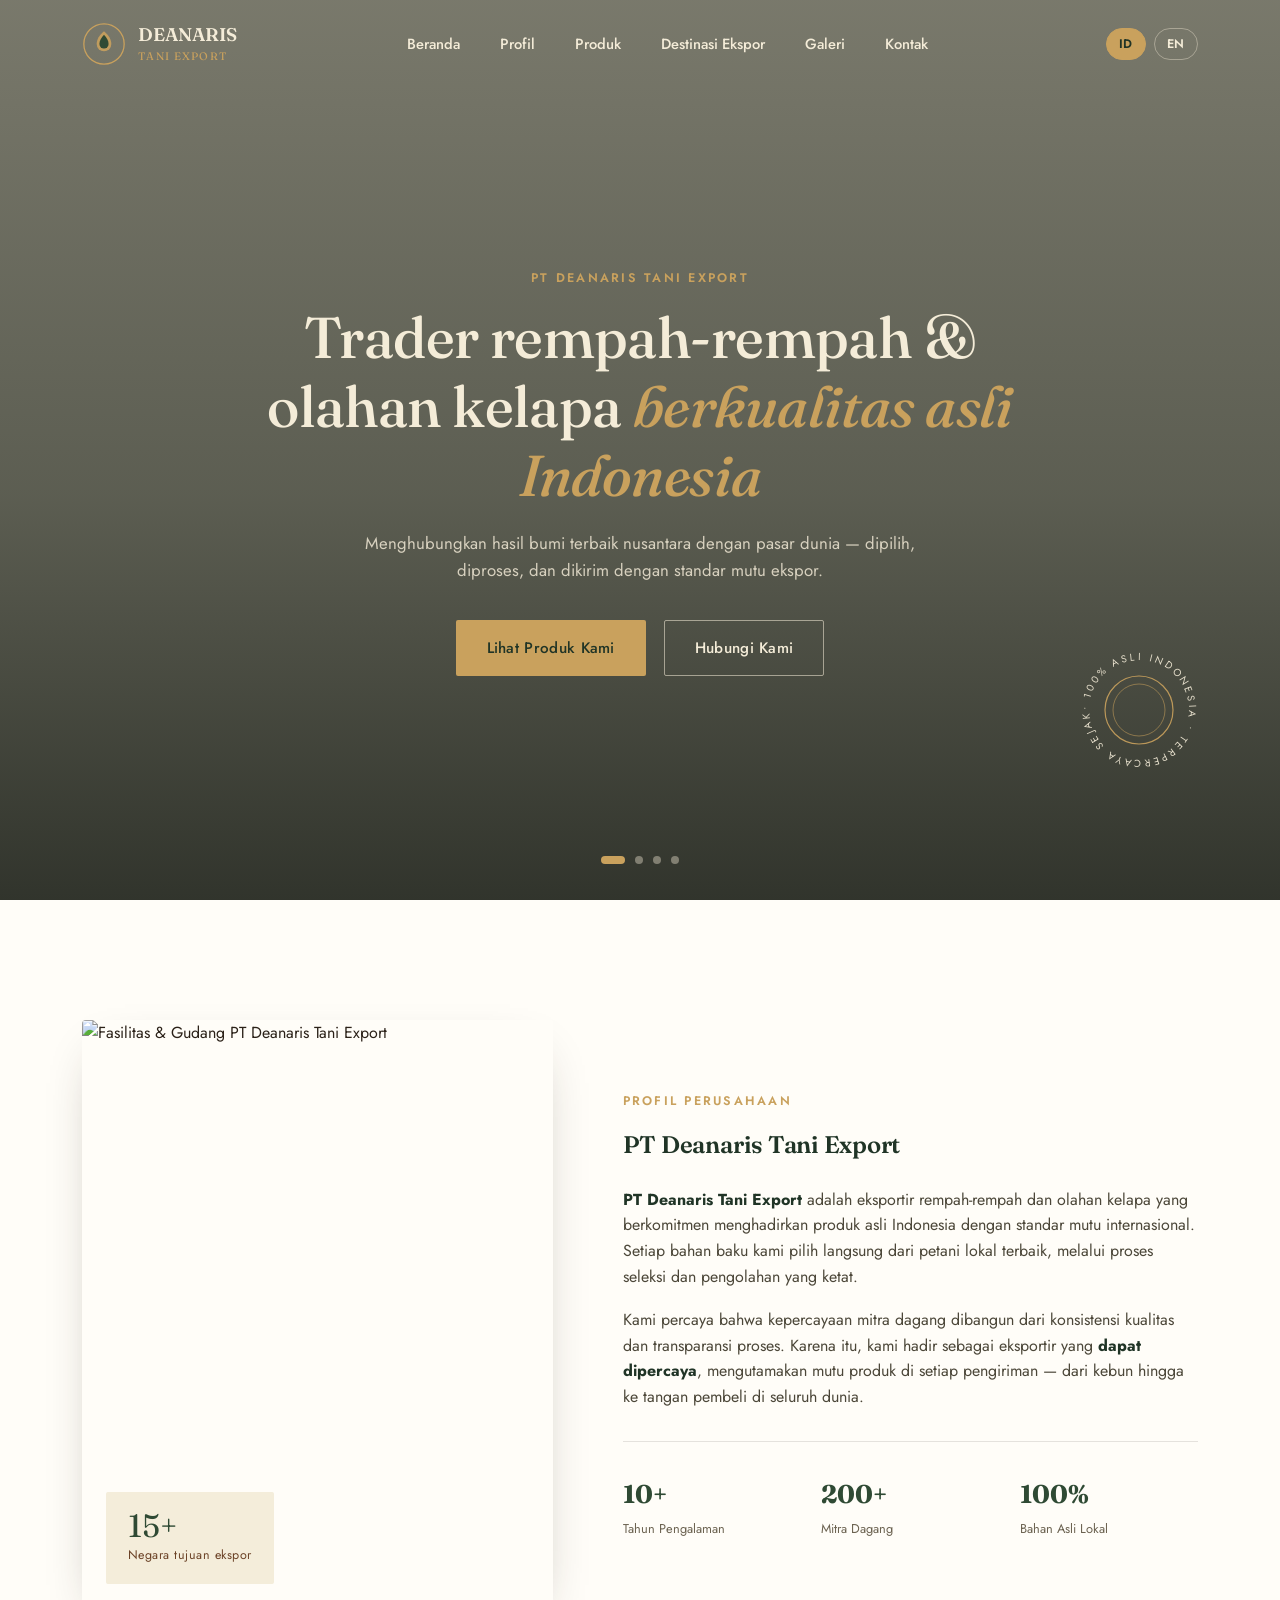
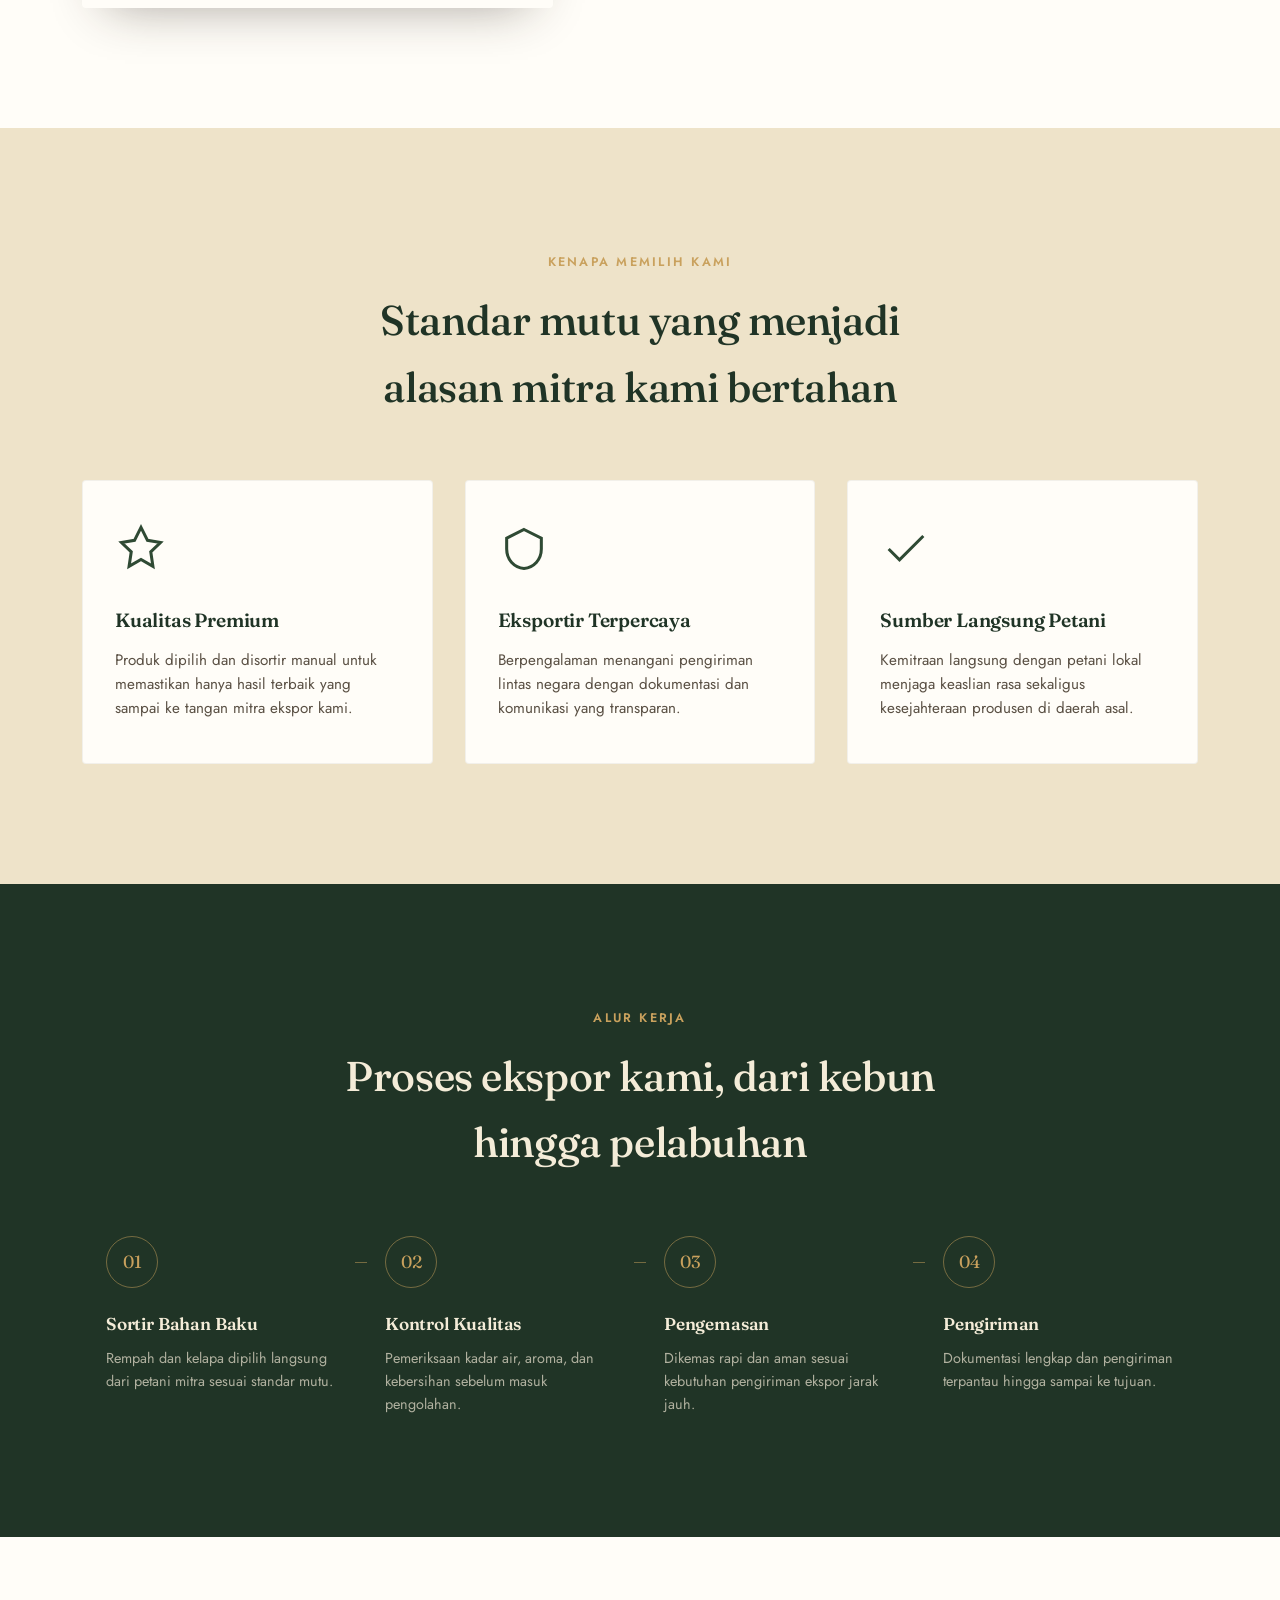
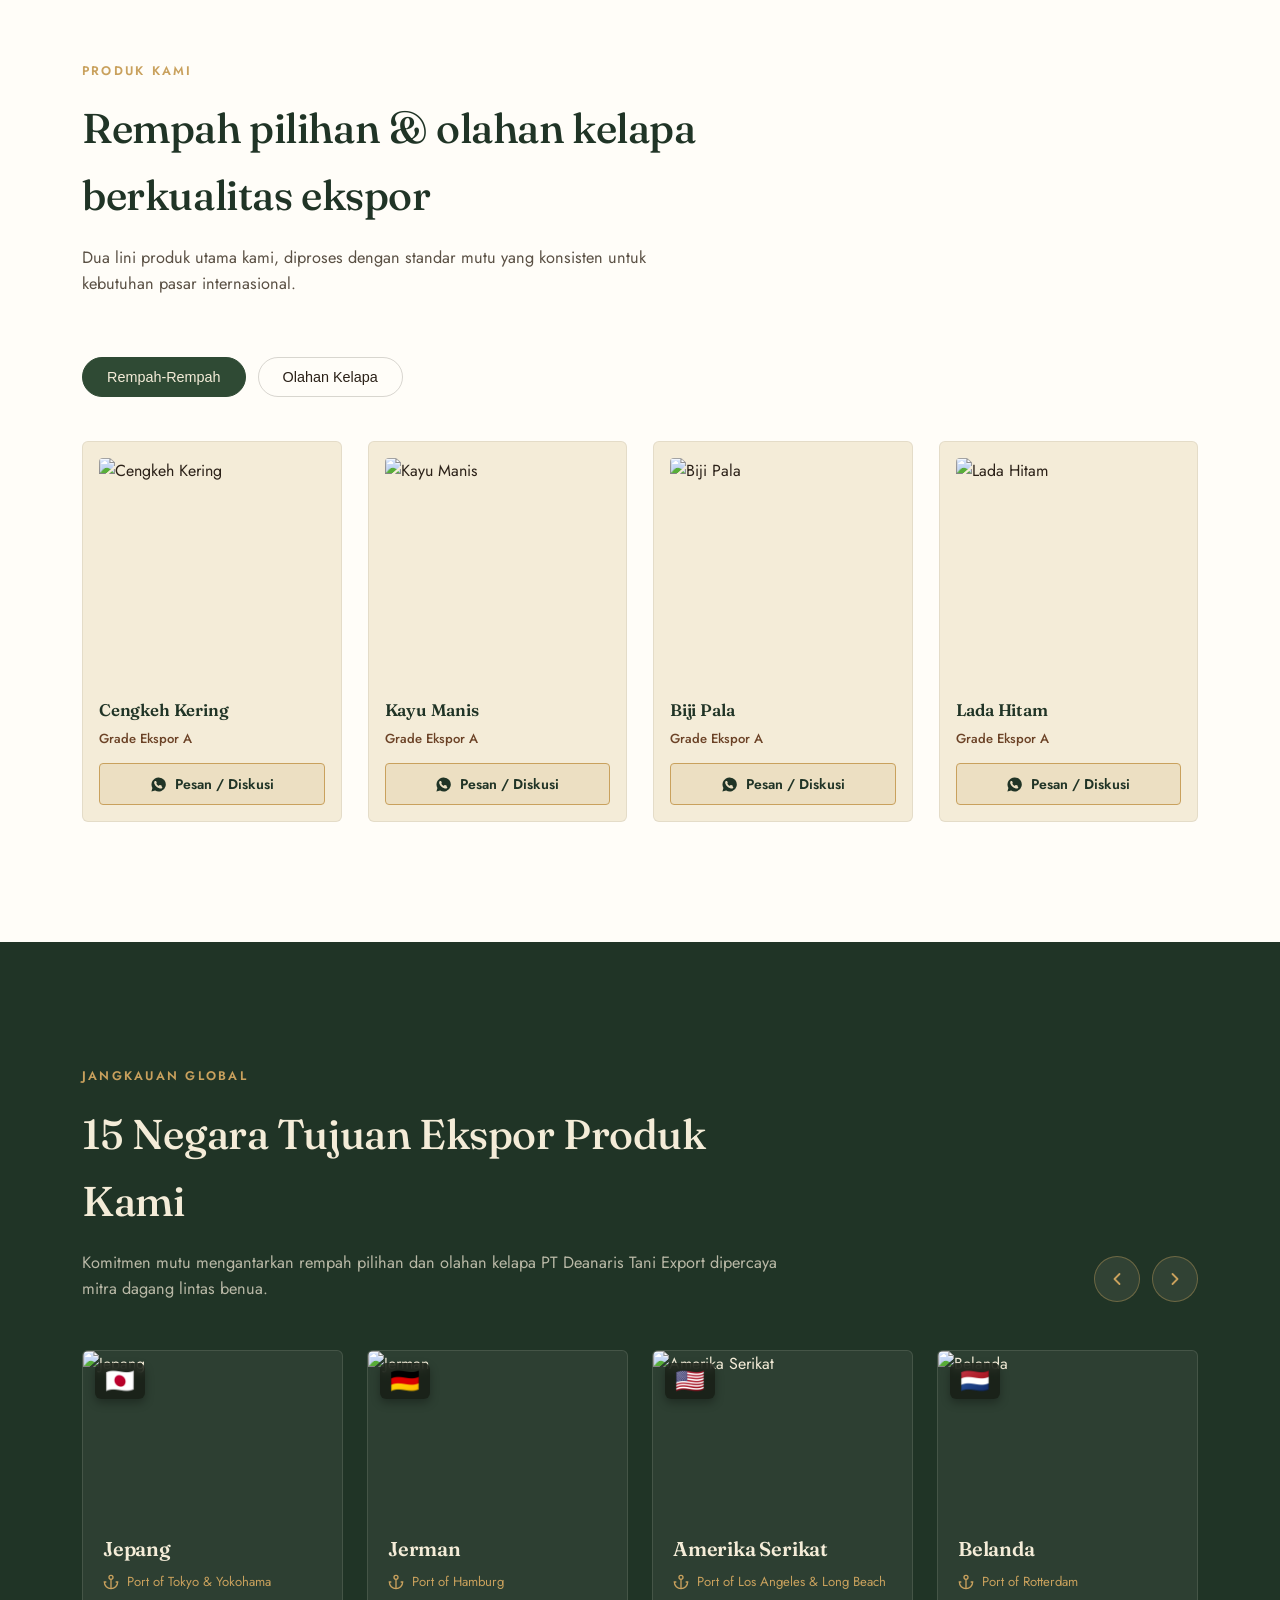
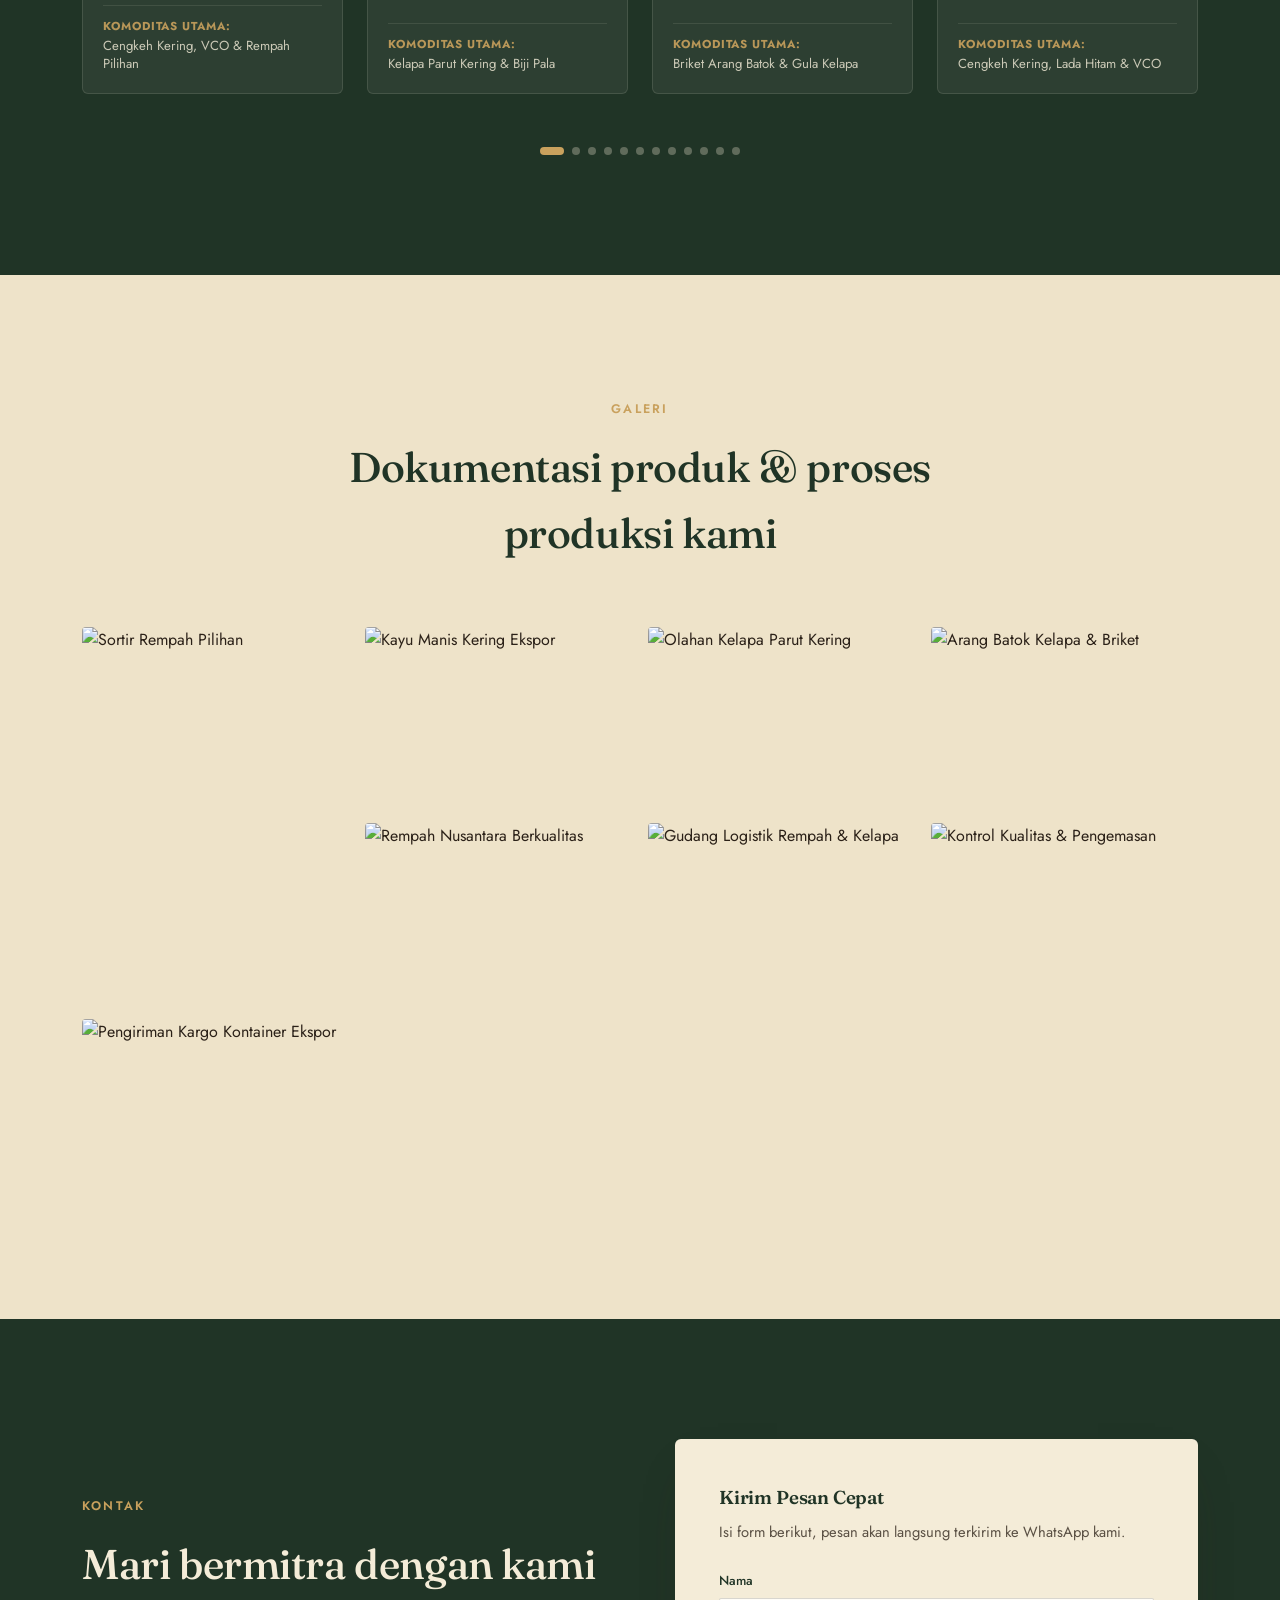
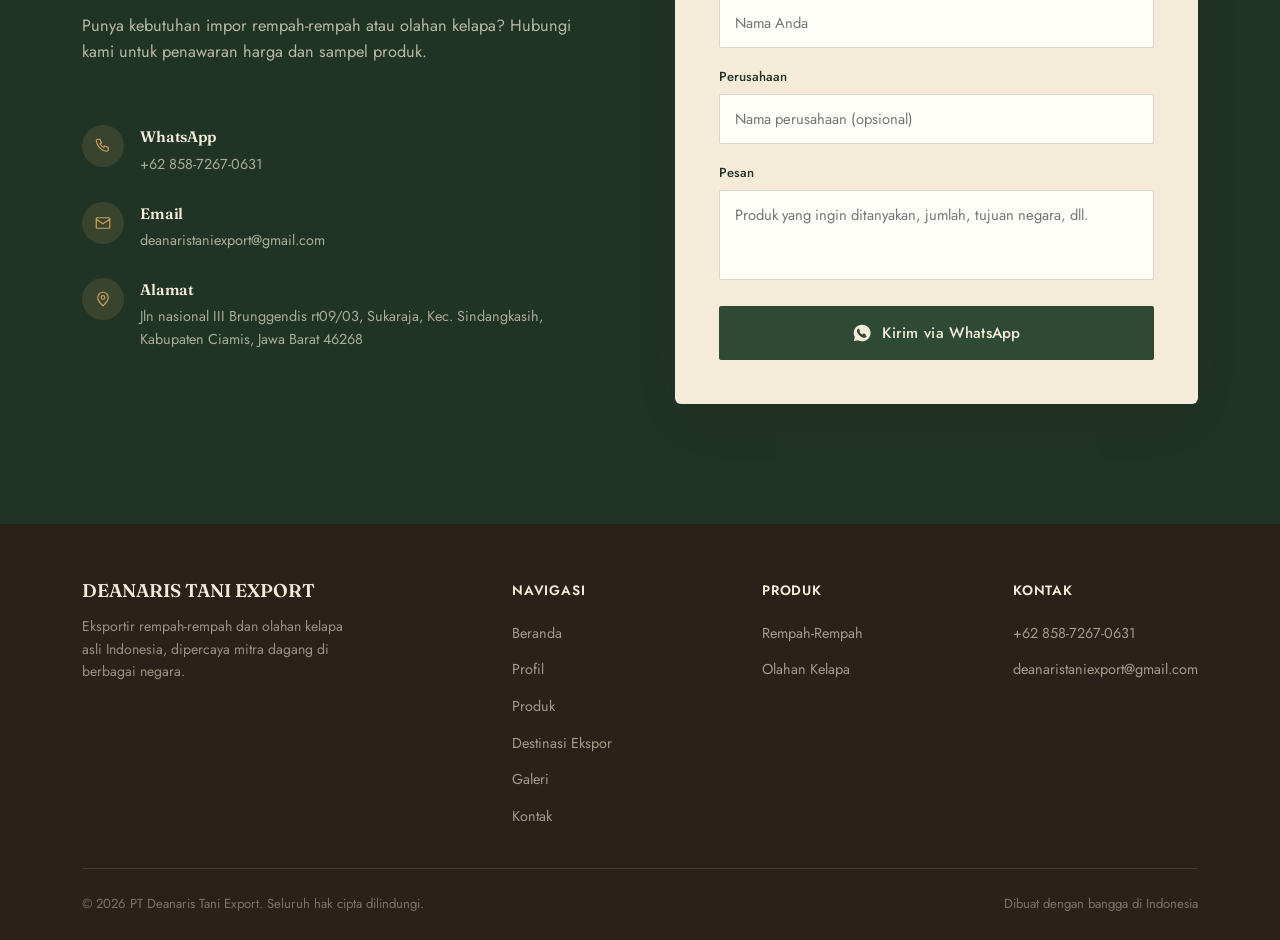
==== deanaris.html @ 9d097d26 "feat: complete website update with product images, WhatsApp modal, email, and 15 export countries sl" ====
<!DOCTYPE html>
<html lang="id">
<head>
<meta charset="UTF-8">
<meta name="viewport" content="width=device-width, initial-scale=1.0">
<title>PT DEANARIS TANI EXPORT — Rempah &amp; Olahan Kelapa Asli Indonesia</title>
<link rel="preconnect" href="https://fonts.googleapis.com">
<link rel="preconnect" href="https://fonts.gstatic.com" crossorigin>
<link href="https://fonts.googleapis.com/css2?family=Fraunces:ital,opsz,wght@0,9..144,400;0,9..144,500;0,9..144,600;0,9..144,700;1,9..144,500&family=Jost:wght@300;400;500;600;700&display=swap" rel="stylesheet">
<link rel="stylesheet" href="style.css">
</head>
<body>

<!-- ===== HEADER ===== -->
<header id="siteHeader">
  <div class="container nav-wrap">
    <div class="logo">
      <svg class="logo-mark" viewBox="0 0 48 48" fill="none">
        <circle cx="24" cy="24" r="22" stroke="#c9a15d" stroke-width="1.4"/>
        <path d="M24 10c5 4 8 9 8 14a8 8 0 1 1-16 0c0-5 3-10 8-14z" fill="#c9a15d" opacity="0.9"/>
        <path d="M24 14c-3 3-5 6.5-5 10a5 5 0 0 0 10 0c0-3.5-2-7-5-10z" fill="#2f4a34"/>
      </svg>
      <div class="logo-text">
        <b>DEANARIS</b>
        <span>Tani Export</span>
      </div>
    </div>
    <nav id="mainNav">
      <ul>
        <li><a href="#beranda" class="nav-link" data-i18n="nav_home">Beranda</a></li>
        <li><a href="#profil" class="nav-link" data-i18n="nav_profile">Profil</a></li>
        <li><a href="#produk" class="nav-link" data-i18n="nav_products">Produk</a></li>
        <li><a href="#destinasi" class="nav-link" data-i18n="nav_destination">Destinasi Ekspor</a></li>
        <li><a href="#galeri" class="nav-link" data-i18n="nav_gallery">Galeri</a></li>
        <li><a href="#kontak" class="nav-link" data-i18n="nav_contact">Kontak</a></li>
      </ul>
      <div class="lang-switch lang-switch-mobile">
        <button class="lang-btn active" data-lang="id">ID</button>
        <button class="lang-btn" data-lang="en">EN</button>
      </div>
    </nav>
    <div class="lang-switch lang-switch-desktop">
      <button class="lang-btn active" data-lang="id">ID</button>
      <button class="lang-btn" data-lang="en">EN</button>
    </div>
    <button class="burger" id="burgerBtn" aria-label="Menu">
      <span></span><span></span><span></span>
    </button>
  </div>
</header>

<!-- ===== HERO ===== -->
<section class="hero" id="beranda">
  <div class="hero-slides" id="heroSlides">
    <div class="hero-slide active" style="background-image:url('https://images.unsplash.com/photo-1596040033229-a9821ebd058d?w=1600&auto=format&fit=crop&q=80')"></div>
    <div class="hero-slide" style="background-image:url('https://images.unsplash.com/photo-1544378730-8b5104b18790?w=1600&auto=format&fit=crop&q=80')"></div>
    <div class="hero-slide" style="background-image:url('https://images.unsplash.com/photo-1532336414038-cf19250c5757?w=1600&auto=format&fit=crop&q=80')"></div>
    <div class="hero-slide" style="background-image:url('https://images.unsplash.com/photo-1578575437130-527eed3abbec?w=1600&auto=format&fit=crop&q=80')"></div>
  </div>
  <div class="hero-overlay"></div>

  <div class="hero-content container">
    <span class="eyebrow">PT Deanaris Tani Export</span>
    <h1 data-i18n="hero_title" data-i18n-html="true">Trader rempah-rempah &amp; olahan kelapa <em>berkualitas asli Indonesia</em></h1>
    <p data-i18n="hero_desc">Menghubungkan hasil bumi terbaik nusantara dengan pasar dunia — dipilih, diproses, dan dikirim dengan standar mutu ekspor.</p>
    <div class="hero-btns">
      <a href="#produk" class="btn btn-primary" data-i18n="hero_btn_products">Lihat Produk Kami</a>
      <a href="#kontak" class="btn btn-outline" data-i18n="hero_btn_contact">Hubungi Kami</a>
    </div>
  </div>

  <div class="hero-dots" id="heroDots">
    <button class="active" data-i="0"></button>
    <button data-i="1"></button>
    <button data-i="2"></button>
    <button data-i="3"></button>
  </div>

  <div class="seal">
    <svg viewBox="0 0 128 128">
      <g class="seal-ring">
        <path id="sealPath" d="M 64,64 m -50,0 a 50,50 0 1,1 100,0 a 50,50 0 1,1 -100,0" fill="none"/>
        <text font-size="10.2" fill="#f4ecd8" letter-spacing="2.5">
          <textPath href="#sealPath" startOffset="0%">• 100% ASLI INDONESIA • TERPERCAYA SEJAK AWAL • QUALITY EXPORT •</textPath>
        </text>
      </g>
      <circle cx="64" cy="64" r="34" fill="none" stroke="#c9a15d" stroke-width="1.2"/>
      <circle cx="64" cy="64" r="26" fill="none" stroke="#c9a15d" stroke-width="0.6"/>
    </svg>
  </div>
</section>

<!-- ===== PROFIL ===== -->
<section id="profil">
  <div class="container profile-grid">
    <div class="profile-visual">
      <img src="https://images.unsplash.com/photo-1586528116311-ad8dd3c8310d?w=800&auto=format&fit=crop&q=80" alt="Fasilitas & Gudang PT Deanaris Tani Export" loading="lazy">
      <div class="profile-badge">
        <div class="num">15+</div>
        <div class="lbl" data-i18n="profile_badge">Negara tujuan ekspor</div>
      </div>
    </div>
    <div class="profile-text">
      <span class="eyebrow" data-i18n="profile_eyebrow">Profil Perusahaan</span>
      <h2>PT Deanaris Tani Export</h2>
      <p data-i18n="profile_p1" data-i18n-html="true"><b>PT Deanaris Tani Export</b> adalah eksportir rempah-rempah dan olahan kelapa yang berkomitmen menghadirkan produk asli Indonesia dengan standar mutu internasional. Setiap bahan baku kami pilih langsung dari petani lokal terbaik, melalui proses seleksi dan pengolahan yang ketat.</p>
      <p data-i18n="profile_p2" data-i18n-html="true">Kami percaya bahwa kepercayaan mitra dagang dibangun dari konsistensi kualitas dan transparansi proses. Karena itu, kami hadir sebagai eksportir yang <b>dapat dipercaya</b>, mengutamakan mutu produk di setiap pengiriman — dari kebun hingga ke tangan pembeli di seluruh dunia.</p>
      <div class="profile-stats">
        <div class="stat"><b>10+</b><span data-i18n="stat_years">Tahun Pengalaman</span></div>
        <div class="stat"><b>200+</b><span data-i18n="stat_partners">Mitra Dagang</span></div>
        <div class="stat"><b>100%</b><span data-i18n="stat_local">Bahan Asli Lokal</span></div>
      </div>
    </div>
  </div>
</section>

<!-- ===== KEUNGGULAN ===== -->
<section id="keunggulan">
  <div class="container">
    <div class="section-head center">
      <span class="eyebrow" data-i18n="why_eyebrow">Kenapa Memilih Kami</span>
      <h2 data-i18n="why_title">Standar mutu yang menjadi alasan mitra kami bertahan</h2>
    </div>
    <div class="feature-grid">
      <div class="feature-card">
        <svg class="feature-icon" viewBox="0 0 24 24" fill="none" stroke="currentColor" stroke-width="1.4">
          <path d="M12 2l3 6 6 1-4.5 4.3L17.5 20 12 16.8 6.5 20l1-6.7L3 9l6-1 3-6z"/>
        </svg>
        <h3 data-i18n="feat1_title">Kualitas Premium</h3>
        <p data-i18n="feat1_desc">Produk dipilih dan disortir manual untuk memastikan hanya hasil terbaik yang sampai ke tangan mitra ekspor kami.</p>
      </div>
      <div class="feature-card">
        <svg class="feature-icon" viewBox="0 0 24 24" fill="none" stroke="currentColor" stroke-width="1.4">
          <path d="M12 3l8 4v5c0 5-3.5 8.5-8 9-4.5-.5-8-4-8-9V7l8-4z"/>
        </svg>
        <h3 data-i18n="feat2_title">Eksportir Terpercaya</h3>
        <p data-i18n="feat2_desc">Berpengalaman menangani pengiriman lintas negara dengan dokumentasi dan komunikasi yang transparan.</p>
      </div>
      <div class="feature-card">
        <svg class="feature-icon" viewBox="0 0 24 24" fill="none" stroke="currentColor" stroke-width="1.4">
          <path d="M4 12l5 5L20 6"/>
        </svg>
        <h3 data-i18n="feat3_title">Sumber Langsung Petani</h3>
        <p data-i18n="feat3_desc">Kemitraan langsung dengan petani lokal menjaga keaslian rasa sekaligus kesejahteraan produsen di daerah asal.</p>
      </div>
    </div>
  </div>
</section>

<!-- ===== PROSES ===== -->
<section id="proses">
  <div class="container">
    <div class="section-head center">
      <span class="eyebrow" data-i18n="process_eyebrow">Alur Kerja</span>
      <h2 data-i18n="process_title">Proses ekspor kami, dari kebun hingga pelabuhan</h2>
    </div>
    <div class="process-grid">
      <div class="process-step">
        <div class="process-num">01</div>
        <h3 data-i18n="proc1_title">Sortir Bahan Baku</h3>
        <p data-i18n="proc1_desc">Rempah dan kelapa dipilih langsung dari petani mitra sesuai standar mutu.</p>
      </div>
      <div class="process-step">
        <div class="process-num">02</div>
        <h3 data-i18n="proc2_title">Kontrol Kualitas</h3>
        <p data-i18n="proc2_desc">Pemeriksaan kadar air, aroma, dan kebersihan sebelum masuk pengolahan.</p>
      </div>
      <div class="process-step">
        <div class="process-num">03</div>
        <h3 data-i18n="proc3_title">Pengemasan</h3>
        <p data-i18n="proc3_desc">Dikemas rapi dan aman sesuai kebutuhan pengiriman ekspor jarak jauh.</p>
      </div>
      <div class="process-step">
        <div class="process-num">04</div>
        <h3 data-i18n="proc4_title">Pengiriman</h3>
        <p data-i18n="proc4_desc">Dokumentasi lengkap dan pengiriman terpantau hingga sampai ke tujuan.</p>
      </div>
    </div>
  </div>
</section>

<!-- ===== PRODUK ===== -->
<section id="produk">
  <div class="container">
    <div class="section-head">
      <span class="eyebrow" data-i18n="products_eyebrow">Produk Kami</span>
      <h2 data-i18n="products_title">Rempah pilihan &amp; olahan kelapa berkualitas ekspor</h2>
      <p data-i18n="products_desc">Dua lini produk utama kami, diproses dengan standar mutu yang konsisten untuk kebutuhan pasar internasional.</p>
    </div>

    <div class="product-tabs">
      <button class="product-tab active" data-cat="rempah" data-i18n="tab_spices">Rempah-Rempah</button>
      <button class="product-tab" data-cat="kelapa" data-i18n="tab_coconut">Olahan Kelapa</button>
    </div>

    <div class="product-grid" id="productGrid">
      <div class="product-card rempah show">
        <div class="product-img"><img src="https://images.unsplash.com/photo-1608686207856-001b95cf60ca?w=600&auto=format&fit=crop&q=80" alt="Cengkeh Kering" loading="lazy"></div>
        <h4 data-i18n="prod_cengkeh">Cengkeh Kering</h4>
        <span class="product-badge" data-i18n="grade_a">Grade Ekspor A</span>
        <button type="button" class="btn-product-order" data-prod="Cengkeh Kering" data-grade="Grade Ekspor A" data-img="https://images.unsplash.com/photo-1608686207856-001b95cf60ca?w=600&auto=format&fit=crop&q=80">
          <svg viewBox="0 0 24 24" fill="currentColor"><path d="M12 2a10 10 0 0 0-8.6 15L2 22l5.2-1.4A10 10 0 1 0 12 2zm5.6 14.3c-.2.7-1.4 1.3-2 1.4-.5.1-1.2.2-3.5-.7-3-1.2-4.9-4.2-5-4.4-.1-.2-1.2-1.6-1.2-3s.7-2.1 1-2.4c.2-.3.5-.3.7-.3h.5c.2 0 .4 0 .6.5.2.5.7 1.8.8 1.9.1.2.1.3 0 .5-.1.2-.2.3-.3.5-.2.2-.3.3-.1.6.9 1.6 1.8 2.2 3.1 2.9.2.1.4.1.5-.1.2-.2.7-.8.9-1 .2-.2.3-.2.6-.1.2.1 1.5.7 1.8.9.3.1.5.2.5.4.1.2.1.7 0 1.4z"/></svg>
          <span data-i18n="btn_order_inquire">Pesan / Diskusi</span>
        </button>
      </div>
      <div class="product-card rempah show">
        <div class="product-img"><img src="https://images.unsplash.com/photo-1509358271058-acd22cc93898?w=600&auto=format&fit=crop&q=80" alt="Kayu Manis" loading="lazy"></div>
        <h4 data-i18n="prod_kayumanis">Kayu Manis</h4>
        <span class="product-badge" data-i18n="grade_a">Grade Ekspor A</span>
        <button type="button" class="btn-product-order" data-prod="Kayu Manis" data-grade="Grade Ekspor A" data-img="https://images.unsplash.com/photo-1509358271058-acd22cc93898?w=600&auto=format&fit=crop&q=80">
          <svg viewBox="0 0 24 24" fill="currentColor"><path d="M12 2a10 10 0 0 0-8.6 15L2 22l5.2-1.4A10 10 0 1 0 12 2zm5.6 14.3c-.2.7-1.4 1.3-2 1.4-.5.1-1.2.2-3.5-.7-3-1.2-4.9-4.2-5-4.4-.1-.2-1.2-1.6-1.2-3s.7-2.1 1-2.4c.2-.3.5-.3.7-.3h.5c.2 0 .4 0 .6.5.2.5.7 1.8.8 1.9.1.2.1.3 0 .5-.1.2-.2.3-.3.5-.2.2-.3.3-.1.6.9 1.6 1.8 2.2 3.1 2.9.2.1.4.1.5-.1.2-.2.7-.8.9-1 .2-.2.3-.2.6-.1.2.1 1.5.7 1.8.9.3.1.5.2.5.4.1.2.1.7 0 1.4z"/></svg>
          <span data-i18n="btn_order_inquire">Pesan / Diskusi</span>
        </button>
      </div>
      <div class="product-card rempah show">
        <div class="product-img"><img src="https://images.unsplash.com/photo-1599940824399-b87987ceb72a?w=600&auto=format&fit=crop&q=80" alt="Biji Pala" loading="lazy"></div>
        <h4 data-i18n="prod_pala">Biji Pala</h4>
        <span class="product-badge" data-i18n="grade_a">Grade Ekspor A</span>
        <button type="button" class="btn-product-order" data-prod="Biji Pala" data-grade="Grade Ekspor A" data-img="https://images.unsplash.com/photo-1599940824399-b87987ceb72a?w=600&auto=format&fit=crop&q=80">
          <svg viewBox="0 0 24 24" fill="currentColor"><path d="M12 2a10 10 0 0 0-8.6 15L2 22l5.2-1.4A10 10 0 1 0 12 2zm5.6 14.3c-.2.7-1.4 1.3-2 1.4-.5.1-1.2.2-3.5-.7-3-1.2-4.9-4.2-5-4.4-.1-.2-1.2-1.6-1.2-3s.7-2.1 1-2.4c.2-.3.5-.3.7-.3h.5c.2 0 .4 0 .6.5.2.5.7 1.8.8 1.9.1.2.1.3 0 .5-.1.2-.2.3-.3.5-.2.2-.3.3-.1.6.9 1.6 1.8 2.2 3.1 2.9.2.1.4.1.5-.1.2-.2.7-.8.9-1 .2-.2.3-.2.6-.1.2.1 1.5.7 1.8.9.3.1.5.2.5.4.1.2.1.7 0 1.4z"/></svg>
          <span data-i18n="btn_order_inquire">Pesan / Diskusi</span>
        </button>
      </div>
      <div class="product-card rempah show">
        <div class="product-img"><img src="https://images.unsplash.com/photo-1596040033229-a9821ebd058d?w=600&auto=format&fit=crop&q=80" alt="Lada Hitam" loading="lazy"></div>
        <h4 data-i18n="prod_lada">Lada Hitam</h4>
        <span class="product-badge" data-i18n="grade_a">Grade Ekspor A</span>
        <button type="button" class="btn-product-order" data-prod="Lada Hitam" data-grade="Grade Ekspor A" data-img="https://images.unsplash.com/photo-1596040033229-a9821ebd058d?w=600&auto=format&fit=crop&q=80">
          <svg viewBox="0 0 24 24" fill="currentColor"><path d="M12 2a10 10 0 0 0-8.6 15L2 22l5.2-1.4A10 10 0 1 0 12 2zm5.6 14.3c-.2.7-1.4 1.3-2 1.4-.5.1-1.2.2-3.5-.7-3-1.2-4.9-4.2-5-4.4-.1-.2-1.2-1.6-1.2-3s.7-2.1 1-2.4c.2-.3.5-.3.7-.3h.5c.2 0 .4 0 .6.5.2.5.7 1.8.8 1.9.1.2.1.3 0 .5-.1.2-.2.3-.3.5-.2.2-.3.3-.1.6.9 1.6 1.8 2.2 3.1 2.9.2.1.4.1.5-.1.2-.2.7-.8.9-1 .2-.2.3-.2.6-.1.2.1 1.5.7 1.8.9.3.1.5.2.5.4.1.2.1.7 0 1.4z"/></svg>
          <span data-i18n="btn_order_inquire">Pesan / Diskusi</span>
        </button>
      </div>

      <div class="product-card kelapa">
        <div class="product-img"><img src="https://images.unsplash.com/photo-1526947425960-945c6e72858f?w=600&auto=format&fit=crop&q=80" alt="VCO" loading="lazy"></div>
        <h4 data-i18n="prod_vco">Minyak Kelapa Murni (VCO)</h4>
        <span class="product-badge" data-i18n="prod_vco_sub">Cold Pressed</span>
        <button type="button" class="btn-product-order" data-prod="Minyak Kelapa Murni (VCO)" data-grade="Cold Pressed" data-img="https://images.unsplash.com/photo-1526947425960-945c6e72858f?w=600&auto=format&fit=crop&q=80">
          <svg viewBox="0 0 24 24" fill="currentColor"><path d="M12 2a10 10 0 0 0-8.6 15L2 22l5.2-1.4A10 10 0 1 0 12 2zm5.6 14.3c-.2.7-1.4 1.3-2 1.4-.5.1-1.2.2-3.5-.7-3-1.2-4.9-4.2-5-4.4-.1-.2-1.2-1.6-1.2-3s.7-2.1 1-2.4c.2-.3.5-.3.7-.3h.5c.2 0 .4 0 .6.5.2.5.7 1.8.8 1.9.1.2.1.3 0 .5-.1.2-.2.3-.3.5-.2.2-.3.3-.1.6.9 1.6 1.8 2.2 3.1 2.9.2.1.4.1.5-.1.2-.2.7-.8.9-1 .2-.2.3-.2.6-.1.2.1 1.5.7 1.8.9.3.1.5.2.5.4.1.2.1.7 0 1.4z"/></svg>
          <span data-i18n="btn_order_inquire">Pesan / Diskusi</span>
        </button>
      </div>
      <div class="product-card kelapa">
        <div class="product-img"><img src="https://images.unsplash.com/photo-1544378730-8b5104b18790?w=600&auto=format&fit=crop&q=80" alt="Kelapa Parut Kering" loading="lazy"></div>
        <h4 data-i18n="prod_desiccated">Kelapa Parut Kering</h4>
        <span class="product-badge" data-i18n="prod_desiccated_sub">Desiccated Coconut</span>
        <button type="button" class="btn-product-order" data-prod="Kelapa Parut Kering" data-grade="Desiccated Coconut" data-img="https://images.unsplash.com/photo-1544378730-8b5104b18790?w=600&auto=format&fit=crop&q=80">
          <svg viewBox="0 0 24 24" fill="currentColor"><path d="M12 2a10 10 0 0 0-8.6 15L2 22l5.2-1.4A10 10 0 1 0 12 2zm5.6 14.3c-.2.7-1.4 1.3-2 1.4-.5.1-1.2.2-3.5-.7-3-1.2-4.9-4.2-5-4.4-.1-.2-1.2-1.6-1.2-3s.7-2.1 1-2.4c.2-.3.5-.3.7-.3h.5c.2 0 .4 0 .6.5.2.5.7 1.8.8 1.9.1.2.1.3 0 .5-.1.2-.2.3-.3.5-.2.2-.3.3-.1.6.9 1.6 1.8 2.2 3.1 2.9.2.1.4.1.5-.1.2-.2.7-.8.9-1 .2-.2.3-.2.6-.1.2.1 1.5.7 1.8.9.3.1.5.2.5.4.1.2.1.7 0 1.4z"/></svg>
          <span data-i18n="btn_order_inquire">Pesan / Diskusi</span>
        </button>
      </div>
      <div class="product-card kelapa">
        <div class="product-img"><img src="https://images.unsplash.com/photo-1581009146145-b5ef050c2e1e?w=600&auto=format&fit=crop&q=80" alt="Gula Kelapa" loading="lazy"></div>
        <h4 data-i18n="prod_gula">Gula Kelapa</h4>
        <span class="product-badge" data-i18n="prod_gula_sub">Organik</span>
        <button type="button" class="btn-product-order" data-prod="Gula Kelapa" data-grade="Organik" data-img="https://images.unsplash.com/photo-1581009146145-b5ef050c2e1e?w=600&auto=format&fit=crop&q=80">
          <svg viewBox="0 0 24 24" fill="currentColor"><path d="M12 2a10 10 0 0 0-8.6 15L2 22l5.2-1.4A10 10 0 1 0 12 2zm5.6 14.3c-.2.7-1.4 1.3-2 1.4-.5.1-1.2.2-3.5-.7-3-1.2-4.9-4.2-5-4.4-.1-.2-1.2-1.6-1.2-3s.7-2.1 1-2.4c.2-.3.5-.3.7-.3h.5c.2 0 .4 0 .6.5.2.5.7 1.8.8 1.9.1.2.1.3 0 .5-.1.2-.2.3-.3.5-.2.2-.3.3-.1.6.9 1.6 1.8 2.2 3.1 2.9.2.1.4.1.5-.1.2-.2.7-.8.9-1 .2-.2.3-.2.6-.1.2.1 1.5.7 1.8.9.3.1.5.2.5.4.1.2.1.7 0 1.4z"/></svg>
          <span data-i18n="btn_order_inquire">Pesan / Diskusi</span>
        </button>
      </div>
      <div class="product-card kelapa">
        <div class="product-img"><img src="https://images.unsplash.com/photo-1527661591475-527312dd65f5?w=600&auto=format&fit=crop&q=80" alt="Arang Batok Kelapa" loading="lazy"></div>
        <h4 data-i18n="prod_arang">Arang Batok Kelapa</h4>
        <span class="product-badge" data-i18n="prod_arang_sub">Briket Ekspor</span>
        <button type="button" class="btn-product-order" data-prod="Arang Batok Kelapa" data-grade="Briket Ekspor" data-img="https://images.unsplash.com/photo-1527661591475-527312dd65f5?w=600&auto=format&fit=crop&q=80">
          <svg viewBox="0 0 24 24" fill="currentColor"><path d="M12 2a10 10 0 0 0-8.6 15L2 22l5.2-1.4A10 10 0 1 0 12 2zm5.6 14.3c-.2.7-1.4 1.3-2 1.4-.5.1-1.2.2-3.5-.7-3-1.2-4.9-4.2-5-4.4-.1-.2-1.2-1.6-1.2-3s.7-2.1 1-2.4c.2-.3.5-.3.7-.3h.5c.2 0 .4 0 .6.5.2.5.7 1.8.8 1.9.1.2.1.3 0 .5-.1.2-.2.3-.3.5-.2.2-.3.3-.1.6.9 1.6 1.8 2.2 3.1 2.9.2.1.4.1.5-.1.2-.2.7-.8.9-1 .2-.2.3-.2.6-.1.2.1 1.5.7 1.8.9.3.1.5.2.5.4.1.2.1.7 0 1.4z"/></svg>
          <span data-i18n="btn_order_inquire">Pesan / Diskusi</span>
        </button>
      </div>
    </div>
  </div>
</section>

<!-- ===== DESTINASI EKSPOR (SLIDER 15 NEGARA) ===== -->
<section id="destinasi">
  <div class="container">
    <div class="destinasi-head-wrap">
      <div class="section-head">
        <span class="eyebrow" data-i18n="destinasi_eyebrow">Jangkauan Global</span>
        <h2 data-i18n="destinasi_title">15 Negara Tujuan Ekspor Produk Kami</h2>
        <p data-i18n="destinasi_desc">Komitmen mutu mengantarkan rempah pilihan dan olahan kelapa PT Deanaris Tani Export dipercaya mitra dagang lintas benua.</p>
      </div>
      <div class="slider-nav-btns">
        <button class="slider-nav-btn" id="exportSlidePrev" aria-label="Negara Sebelumnya">
          <svg viewBox="0 0 24 24" fill="none" stroke="currentColor" stroke-width="2.2" stroke-linecap="round" stroke-linejoin="round"><polyline points="15 18 9 12 15 6"></polyline></svg>
        </button>
        <button class="slider-nav-btn" id="exportSlideNext" aria-label="Negara Selanjutnya">
          <svg viewBox="0 0 24 24" fill="none" stroke="currentColor" stroke-width="2.2" stroke-linecap="round" stroke-linejoin="round"><polyline points="9 18 15 12 9 6"></polyline></svg>
        </button>
      </div>
    </div>

    <div class="export-slider-container" id="exportSliderContainer">
      <div class="export-slider-track" id="exportSliderTrack">
        <!-- 1. Jepang -->
        <div class="export-card">
          <div class="export-card-img">
            <img src="https://images.unsplash.com/photo-1503899036084-c55cdd92da26?w=600&auto=format&fit=crop&q=80" alt="Jepang" loading="lazy">
            <div class="export-flag" title="Jepang">🇯🇵</div>
          </div>
          <div class="export-card-content">
            <h3 class="export-card-title" data-i18n="country_japan">Jepang</h3>
            <div class="export-card-port">
              <svg viewBox="0 0 24 24" fill="none" stroke="currentColor" stroke-width="2"><circle cx="12" cy="5" r="3"/><line x1="12" y1="22" x2="12" y2="8"/><path d="M5 12H2a10 10 0 0 0 20 0h-3"/></svg>
              <span>Port of Tokyo &amp; Yokohama</span>
            </div>
            <div class="export-card-commodity">
              <b data-i18n="lbl_commodities">Komoditas Utama:</b>
              <span data-i18n="comm_japan">Cengkeh Kering, VCO &amp; Rempah Pilihan</span>
            </div>
          </div>
        </div>

        <!-- 2. Jerman -->
        <div class="export-card">
          <div class="export-card-img">
            <img src="https://images.unsplash.com/photo-1467269204594-9661b134dd2b?w=600&auto=format&fit=crop&q=80" alt="Jerman" loading="lazy">
            <div class="export-flag" title="Jerman">🇩🇪</div>
          </div>
          <div class="export-card-content">
            <h3 class="export-card-title" data-i18n="country_germany">Jerman</h3>
            <div class="export-card-port">
              <svg viewBox="0 0 24 24" fill="none" stroke="currentColor" stroke-width="2"><circle cx="12" cy="5" r="3"/><line x1="12" y1="22" x2="12" y2="8"/><path d="M5 12H2a10 10 0 0 0 20 0h-3"/></svg>
              <span>Port of Hamburg</span>
            </div>
            <div class="export-card-commodity">
              <b data-i18n="lbl_commodities">Komoditas Utama:</b>
              <span data-i18n="comm_germany">Kelapa Parut Kering &amp; Biji Pala</span>
            </div>
          </div>
        </div>

        <!-- 3. Amerika Serikat -->
        <div class="export-card">
          <div class="export-card-img">
            <img src="https://images.unsplash.com/photo-1506146332389-18140dc7b2fb?w=600&auto=format&fit=crop&q=80" alt="Amerika Serikat" loading="lazy">
            <div class="export-flag" title="Amerika Serikat">🇺🇸</div>
          </div>
          <div class="export-card-content">
            <h3 class="export-card-title" data-i18n="country_usa">Amerika Serikat</h3>
            <div class="export-card-port">
              <svg viewBox="0 0 24 24" fill="none" stroke="currentColor" stroke-width="2"><circle cx="12" cy="5" r="3"/><line x1="12" y1="22" x2="12" y2="8"/><path d="M5 12H2a10 10 0 0 0 20 0h-3"/></svg>
              <span>Port of Los Angeles &amp; Long Beach</span>
            </div>
            <div class="export-card-commodity">
              <b data-i18n="lbl_commodities">Komoditas Utama:</b>
              <span data-i18n="comm_usa">Briket Arang Batok &amp; Gula Kelapa</span>
            </div>
          </div>
        </div>

        <!-- 4. Belanda -->
        <div class="export-card">
          <div class="export-card-img">
            <img src="https://images.unsplash.com/photo-1512470876302-972faa2aa9a4?w=600&auto=format&fit=crop&q=80" alt="Belanda" loading="lazy">
            <div class="export-flag" title="Belanda">🇳🇱</div>
          </div>
          <div class="export-card-content">
            <h3 class="export-card-title" data-i18n="country_netherlands">Belanda</h3>
            <div class="export-card-port">
              <svg viewBox="0 0 24 24" fill="none" stroke="currentColor" stroke-width="2"><circle cx="12" cy="5" r="3"/><line x1="12" y1="22" x2="12" y2="8"/><path d="M5 12H2a10 10 0 0 0 20 0h-3"/></svg>
              <span>Port of Rotterdam</span>
            </div>
            <div class="export-card-commodity">
              <b data-i18n="lbl_commodities">Komoditas Utama:</b>
              <span data-i18n="comm_netherlands">Cengkeh Kering, Lada Hitam &amp; VCO</span>
            </div>
          </div>
        </div>

        <!-- 5. Uni Emirat Arab -->
        <div class="export-card">
          <div class="export-card-img">
            <img src="https://images.unsplash.com/photo-1512453979798-5ea266f8880c?w=600&auto=format&fit=crop&q=80" alt="Uni Emirat Arab" loading="lazy">
            <div class="export-flag" title="Uni Emirat Arab">🇦🇪</div>
          </div>
          <div class="export-card-content">
            <h3 class="export-card-title" data-i18n="country_uae">Uni Emirat Arab</h3>
            <div class="export-card-port">
              <svg viewBox="0 0 24 24" fill="none" stroke="currentColor" stroke-width="2"><circle cx="12" cy="5" r="3"/><line x1="12" y1="22" x2="12" y2="8"/><path d="M5 12H2a10 10 0 0 0 20 0h-3"/></svg>
              <span>Port of Jebel Ali, Dubai</span>
            </div>
            <div class="export-card-commodity">
              <b data-i18n="lbl_commodities">Komoditas Utama:</b>
              <span data-i18n="comm_uae">Briket Arang Kelapa &amp; Rempah</span>
            </div>
          </div>
        </div>

        <!-- 6. Tiongkok -->
        <div class="export-card">
          <div class="export-card-img">
            <img src="https://images.unsplash.com/photo-1508804185872-d7badad00f7d?w=600&auto=format&fit=crop&q=80" alt="Tiongkok" loading="lazy">
            <div class="export-flag" title="Tiongkok">🇨🇳</div>
          </div>
          <div class="export-card-content">
            <h3 class="export-card-title" data-i18n="country_china">Tiongkok</h3>
            <div class="export-card-port">
              <svg viewBox="0 0 24 24" fill="none" stroke="currentColor" stroke-width="2"><circle cx="12" cy="5" r="3"/><line x1="12" y1="22" x2="12" y2="8"/><path d="M5 12H2a10 10 0 0 0 20 0h-3"/></svg>
              <span>Port of Shanghai &amp; Ningbo</span>
            </div>
            <div class="export-card-commodity">
              <b data-i18n="lbl_commodities">Komoditas Utama:</b>
              <span data-i18n="comm_china">Olahan Kelapa, Kayu Manis &amp; Pala</span>
            </div>
          </div>
        </div>

        <!-- 7. Korea Selatan -->
        <div class="export-card">
          <div class="export-card-img">
            <img src="https://images.unsplash.com/photo-1538485399081-7191377e8241?w=600&auto=format&fit=crop&q=80" alt="Korea Selatan" loading="lazy">
            <div class="export-flag" title="Korea Selatan">🇰🇷</div>
          </div>
          <div class="export-card-content">
            <h3 class="export-card-title" data-i18n="country_korea">Korea Selatan</h3>
            <div class="export-card-port">
              <svg viewBox="0 0 24 24" fill="none" stroke="currentColor" stroke-width="2"><circle cx="12" cy="5" r="3"/><line x1="12" y1="22" x2="12" y2="8"/><path d="M5 12H2a10 10 0 0 0 20 0h-3"/></svg>
              <span>Port of Busan</span>
            </div>
            <div class="export-card-commodity">
              <b data-i18n="lbl_commodities">Komoditas Utama:</b>
              <span data-i18n="comm_korea">VCO, Gula Kelapa &amp; Biji Pala</span>
            </div>
          </div>
        </div>

        <!-- 8. Singapura -->
        <div class="export-card">
          <div class="export-card-img">
            <img src="https://images.unsplash.com/photo-1525625293386-3f8f99389edd?w=600&auto=format&fit=crop&q=80" alt="Singapura" loading="lazy">
            <div class="export-flag" title="Singapura">🇸🇬</div>
          </div>
          <div class="export-card-content">
            <h3 class="export-card-title" data-i18n="country_singapore">Singapura</h3>
            <div class="export-card-port">
              <svg viewBox="0 0 24 24" fill="none" stroke="currentColor" stroke-width="2"><circle cx="12" cy="5" r="3"/><line x1="12" y1="22" x2="12" y2="8"/><path d="M5 12H2a10 10 0 0 0 20 0h-3"/></svg>
              <span>Port of Singapore</span>
            </div>
            <div class="export-card-commodity">
              <b data-i18n="lbl_commodities">Komoditas Utama:</b>
              <span data-i18n="comm_singapore">Rempah Pilihan &amp; Kelapa Parut</span>
            </div>
          </div>
        </div>

        <!-- 9. Arab Saudi -->
        <div class="export-card">
          <div class="export-card-img">
            <img src="https://images.unsplash.com/photo-1586724237569-f3d0c1dee8c6?w=600&auto=format&fit=crop&q=80" alt="Arab Saudi" loading="lazy">
            <div class="export-flag" title="Arab Saudi">🇸🇦</div>
          </div>
          <div class="export-card-content">
            <h3 class="export-card-title" data-i18n="country_saudi">Arab Saudi</h3>
            <div class="export-card-port">
              <svg viewBox="0 0 24 24" fill="none" stroke="currentColor" stroke-width="2"><circle cx="12" cy="5" r="3"/><line x1="12" y1="22" x2="12" y2="8"/><path d="M5 12H2a10 10 0 0 0 20 0h-3"/></svg>
              <span>Port of Jeddah Islamic</span>
            </div>
            <div class="export-card-commodity">
              <b data-i18n="lbl_commodities">Komoditas Utama:</b>
              <span data-i18n="comm_saudi">Briket Arang Batok &amp; Cengkeh</span>
            </div>
          </div>
        </div>

        <!-- 10. Australia -->
        <div class="export-card">
          <div class="export-card-img">
            <img src="https://images.unsplash.com/photo-1506973035872-a4ec16b8e8d9?w=600&auto=format&fit=crop&q=80" alt="Australia" loading="lazy">
            <div class="export-flag" title="Australia">🇦🇺</div>
          </div>
          <div class="export-card-content">
            <h3 class="export-card-title" data-i18n="country_australia">Australia</h3>
            <div class="export-card-port">
              <svg viewBox="0 0 24 24" fill="none" stroke="currentColor" stroke-width="2"><circle cx="12" cy="5" r="3"/><line x1="12" y1="22" x2="12" y2="8"/><path d="M5 12H2a10 10 0 0 0 20 0h-3"/></svg>
              <span>Port of Sydney &amp; Melbourne</span>
            </div>
            <div class="export-card-commodity">
              <b data-i18n="lbl_commodities">Komoditas Utama:</b>
              <span data-i18n="comm_australia">VCO Organik &amp; Rempah Kering</span>
            </div>
          </div>
        </div>

        <!-- 11. Britania Raya -->
        <div class="export-card">
          <div class="export-card-img">
            <img src="https://images.unsplash.com/photo-1513635269975-59663e0ac1ad?w=600&auto=format&fit=crop&q=80" alt="Britania Raya" loading="lazy">
            <div class="export-flag" title="Britania Raya">🇬🇧</div>
          </div>
          <div class="export-card-content">
            <h3 class="export-card-title" data-i18n="country_uk">Britania Raya</h3>
            <div class="export-card-port">
              <svg viewBox="0 0 24 24" fill="none" stroke="currentColor" stroke-width="2"><circle cx="12" cy="5" r="3"/><line x1="12" y1="22" x2="12" y2="8"/><path d="M5 12H2a10 10 0 0 0 20 0h-3"/></svg>
              <span>Port of Southampton &amp; London</span>
            </div>
            <div class="export-card-commodity">
              <b data-i18n="lbl_commodities">Komoditas Utama:</b>
              <span data-i18n="comm_uk">Gula Kelapa &amp; Kayu Manis</span>
            </div>
          </div>
        </div>

        <!-- 12. Kanada -->
        <div class="export-card">
          <div class="export-card-img">
            <img src="https://images.unsplash.com/photo-1503614472-8c93d56e92ce?w=600&auto=format&fit=crop&q=80" alt="Kanada" loading="lazy">
            <div class="export-flag" title="Kanada">🇨🇦</div>
          </div>
          <div class="export-card-content">
            <h3 class="export-card-title" data-i18n="country_canada">Kanada</h3>
            <div class="export-card-port">
              <svg viewBox="0 0 24 24" fill="none" stroke="currentColor" stroke-width="2"><circle cx="12" cy="5" r="3"/><line x1="12" y1="22" x2="12" y2="8"/><path d="M5 12H2a10 10 0 0 0 20 0h-3"/></svg>
              <span>Port of Vancouver</span>
            </div>
            <div class="export-card-commodity">
              <b data-i18n="lbl_commodities">Komoditas Utama:</b>
              <span data-i18n="comm_canada">VCO &amp; Kelapa Parut Kering</span>
            </div>
          </div>
        </div>

        <!-- 13. Perancis -->
        <div class="export-card">
          <div class="export-card-img">
            <img src="https://images.unsplash.com/photo-1502602898657-3e91760cbb34?w=600&auto=format&fit=crop&q=80" alt="Perancis" loading="lazy">
            <div class="export-flag" title="Perancis">🇫🇷</div>
          </div>
          <div class="export-card-content">
            <h3 class="export-card-title" data-i18n="country_france">Perancis</h3>
            <div class="export-card-port">
              <svg viewBox="0 0 24 24" fill="none" stroke="currentColor" stroke-width="2"><circle cx="12" cy="5" r="3"/><line x1="12" y1="22" x2="12" y2="8"/><path d="M5 12H2a10 10 0 0 0 20 0h-3"/></svg>
              <span>Port of Le Havre</span>
            </div>
            <div class="export-card-commodity">
              <b data-i18n="lbl_commodities">Komoditas Utama:</b>
              <span data-i18n="comm_france">Minyak Kelapa &amp; Biji Pala</span>
            </div>
          </div>
        </div>

        <!-- 14. Italia -->
        <div class="export-card">
          <div class="export-card-img">
            <img src="https://images.unsplash.com/photo-1529260830199-42c24126f198?w=600&auto=format&fit=crop&q=80" alt="Italia" loading="lazy">
            <div class="export-flag" title="Italia">🇮🇹</div>
          </div>
          <div class="export-card-content">
            <h3 class="export-card-title" data-i18n="country_italy">Italia</h3>
            <div class="export-card-port">
              <svg viewBox="0 0 24 24" fill="none" stroke="currentColor" stroke-width="2"><circle cx="12" cy="5" r="3"/><line x1="12" y1="22" x2="12" y2="8"/><path d="M5 12H2a10 10 0 0 0 20 0h-3"/></svg>
              <span>Port of Genoa</span>
            </div>
            <div class="export-card-commodity">
              <b data-i18n="lbl_commodities">Komoditas Utama:</b>
              <span data-i18n="comm_italy">Cengkeh &amp; Rempah Aromatik</span>
            </div>
          </div>
        </div>

        <!-- 15. Turki -->
        <div class="export-card">
          <div class="export-card-img">
            <img src="https://images.unsplash.com/photo-1524231757912-21f4fe3a7200?w=600&auto=format&fit=crop&q=80" alt="Turki" loading="lazy">
            <div class="export-flag" title="Turki">🇹🇷</div>
          </div>
          <div class="export-card-content">
            <h3 class="export-card-title" data-i18n="country_turkey">Turki</h3>
            <div class="export-card-port">
              <svg viewBox="0 0 24 24" fill="none" stroke="currentColor" stroke-width="2"><circle cx="12" cy="5" r="3"/><line x1="12" y1="22" x2="12" y2="8"/><path d="M5 12H2a10 10 0 0 0 20 0h-3"/></svg>
              <span>Port of Istanbul &amp; Ambarli</span>
            </div>
            <div class="export-card-commodity">
              <b data-i18n="lbl_commodities">Komoditas Utama:</b>
              <span data-i18n="comm_turkey">Briket Arang Batok Kelapa</span>
            </div>
          </div>
        </div>
      </div>
    </div>

    <div class="export-slider-dots" id="exportSliderDots"></div>
  </div>
</section>

<!-- ===== GALERI ===== -->
<section id="galeri">
  <div class="container">
    <div class="section-head center">
      <span class="eyebrow" data-i18n="gallery_eyebrow">Galeri</span>
      <h2 data-i18n="gallery_title">Dokumentasi produk &amp; proses produksi kami</h2>
    </div>
    <div class="gallery-grid" id="galleryGrid">
      <div class="gallery-item tall" title="Sortir Rempah Pilihan">
        <img src="https://images.unsplash.com/photo-1596040033229-a9821ebd058d?w=700&auto=format&fit=crop&q=80" alt="Sortir Rempah Pilihan" loading="lazy">
      </div>
      <div class="gallery-item" title="Kayu Manis Grade Ekspor">
        <img src="https://images.unsplash.com/photo-1509358271058-acd22cc93898?w=800&auto=format&fit=crop&q=80" alt="Kayu Manis Kering Ekspor" loading="lazy">
      </div>
      <div class="gallery-item" title="Olahan Kelapa & Parut Kering">
        <img src="https://images.unsplash.com/photo-1544378730-8b5104b18790?w=800&auto=format&fit=crop&q=80" alt="Olahan Kelapa Parut Kering" loading="lazy">
      </div>
      <div class="gallery-item" title="Briket Arang Batok Kelapa">
        <img src="https://images.unsplash.com/photo-1527661591475-527312dd65f5?w=800&auto=format&fit=crop&q=80" alt="Arang Batok Kelapa & Briket" loading="lazy">
      </div>
      <div class="gallery-item" title="Koleksi Rempah Asli Nusantara">
        <img src="https://images.unsplash.com/photo-1532336414038-cf19250c5757?w=800&auto=format&fit=crop&q=80" alt="Rempah Nusantara Berkualitas" loading="lazy">
      </div>
      <div class="gallery-item tall" title="Gudang & Penyimpanan Logistik Ekspor">
        <img src="https://images.unsplash.com/photo-1586528116311-ad8dd3c8310d?w=700&auto=format&fit=crop&q=80" alt="Gudang Logistik Rempah & Kelapa" loading="lazy">
      </div>
      <div class="gallery-item" title="Kontrol Mutu & Pengemasan">
        <img src="https://images.unsplash.com/photo-1581091226825-a6a2a5aee158?w=800&auto=format&fit=crop&q=80" alt="Kontrol Kualitas & Pengemasan" loading="lazy">
      </div>
      <div class="gallery-item" title="Pengiriman Kargo Pelabuhan Ekspor">
        <img src="https://images.unsplash.com/photo-1578575437130-527eed3abbec?w=800&auto=format&fit=crop&q=80" alt="Pengiriman Kargo Kontainer Ekspor" loading="lazy">
      </div>
    </div>
  </div>
</section>

<div class="lightbox" id="lightbox">
  <button class="lightbox-close" id="lightboxClose">&times;</button>
  <img src="" alt="" id="lightboxImg">
</div>

<!-- ===== KONTAK ===== -->
<section id="kontak">
  <div class="container contact-grid">
    <div>
      <div class="section-head">
        <span class="eyebrow" style="color:var(--gold)" data-i18n="contact_eyebrow">Kontak</span>
        <h2 data-i18n="contact_title">Mari bermitra dengan kami</h2>
        <p data-i18n="contact_desc">Punya kebutuhan impor rempah-rempah atau olahan kelapa? Hubungi kami untuk penawaran harga dan sampel produk.</p>
      </div>
      <div class="contact-info">
        <div class="item">
          <div class="ic">
            <svg width="18" height="18" viewBox="0 0 24 24" fill="none" stroke="currentColor" stroke-width="1.6"><path d="M3 5a2 2 0 0 1 2-2h3l2 5-2 1a11 11 0 0 0 5 5l1-2 5 2v3a2 2 0 0 1-2 2A16 16 0 0 1 3 5z"/></svg>
          </div>
          <div>
            <h4>WhatsApp</h4>
            <p><a href="https://wa.me/6285872670631" target="_blank" style="color:inherit;">+62 858-7267-0631</a></p>
          </div>
        </div>
        <div class="item">
          <div class="ic">
            <svg width="18" height="18" viewBox="0 0 24 24" fill="none" stroke="currentColor" stroke-width="1.6"><path d="M3 7l9 6 9-6M4 5h16a1 1 0 0 1 1 1v12a1 1 0 0 1-1 1H4a1 1 0 0 1-1-1V6a1 1 0 0 1 1-1z"/></svg>
          </div>
          <div>
            <h4>Email</h4>
            <p><a href="mailto:deanaristaniexport@gmail.com" style="color:inherit;">deanaristaniexport@gmail.com</a></p>
          </div>
        </div>
        <div class="item">
          <div class="ic">
            <svg width="18" height="18" viewBox="0 0 24 24" fill="none" stroke="currentColor" stroke-width="1.6"><path d="M12 21s-7-6.2-7-11a7 7 0 0 1 14 0c0 4.8-7 11-7 11z"/><circle cx="12" cy="10" r="2.4"/></svg>
          </div>
          <div>
            <h4 data-i18n="contact_address_label">Alamat</h4>
            <p>Jln nasional III Brunggendis rt09/03, Sukaraja, Kec. Sindangkasih, Kabupaten Ciamis, Jawa Barat 46268</p>
          </div>
        </div>
      </div>
    </div>

    <div class="contact-card">
      <h3 data-i18n="form_title">Kirim Pesan Cepat</h3>
      <p data-i18n="form_desc">Isi form berikut, pesan akan langsung terkirim ke WhatsApp kami.</p>
      <form id="waForm">
        <div class="form-row">
          <label for="namaInput" data-i18n="form_name">Nama</label>
          <input type="text" id="namaInput" placeholder="Nama Anda" data-i18n-placeholder="form_name_ph" required>
        </div>
        <div class="form-row">
          <label for="perusahaanInput" data-i18n="form_company">Perusahaan</label>
          <input type="text" id="perusahaanInput" placeholder="Nama perusahaan (opsional)" data-i18n-placeholder="form_company_ph">
        </div>
        <div class="form-row">
          <label for="pesanInput" data-i18n="form_message">Pesan</label>
          <textarea id="pesanInput" placeholder="Produk yang ingin ditanyakan, jumlah, tujuan negara, dll." data-i18n-placeholder="form_message_ph" required></textarea>
        </div>
        <button type="submit" class="btn btn-wa">
          <svg viewBox="0 0 24 24" fill="currentColor"><path d="M12 2a10 10 0 0 0-8.6 15L2 22l5.2-1.4A10 10 0 1 0 12 2zm5.6 14.3c-.2.7-1.4 1.3-2 1.4-.5.1-1.2.2-3.5-.7-3-1.2-4.9-4.2-5-4.4-.1-.2-1.2-1.6-1.2-3s.7-2.1 1-2.4c.2-.3.5-.3.7-.3h.5c.2 0 .4 0 .6.5.2.5.7 1.8.8 1.9.1.2.1.3 0 .5-.1.2-.2.3-.3.5-.2.2-.3.3-.1.6.9 1.6 1.8 2.2 3.1 2.9.2.1.4.1.5-.1.2-.2.7-.8.9-1 .2-.2.3-.2.6-.1.2.1 1.5.7 1.8.9.3.1.5.2.5.4.1.2.1.7 0 1.4z"/></svg>
          <span data-i18n="form_submit">Kirim via WhatsApp</span>
        </button>
      </form>
    </div>
  </div>
</section>

<!-- ===== FOOTER ===== -->
<footer>
  <div class="container">
    <div class="footer-top">
      <div class="footer-brand">
        <div class="logo-text">
          <b>DEANARIS TANI EXPORT</b>
        </div>
        <p data-i18n="footer_desc">Eksportir rempah-rempah dan olahan kelapa asli Indonesia, dipercaya mitra dagang di berbagai negara.</p>
      </div>
      <div class="footer-links">
        <h4 data-i18n="footer_nav">Navigasi</h4>
        <ul>
          <li><a href="#beranda" data-i18n="nav_home">Beranda</a></li>
          <li><a href="#profil" data-i18n="nav_profile">Profil</a></li>
          <li><a href="#produk" data-i18n="nav_products">Produk</a></li>
          <li><a href="#destinasi" data-i18n="nav_destination">Destinasi Ekspor</a></li>
          <li><a href="#galeri" data-i18n="nav_gallery">Galeri</a></li>
          <li><a href="#kontak" data-i18n="nav_contact">Kontak</a></li>
        </ul>
      </div>
      <div class="footer-links">
        <h4 data-i18n="footer_products">Produk</h4>
        <ul>
          <li><a href="#produk" data-i18n="tab_spices">Rempah-Rempah</a></li>
          <li><a href="#produk" data-i18n="tab_coconut">Olahan Kelapa</a></li>
        </ul>
      </div>
      <div class="footer-links">
        <h4 data-i18n="nav_contact">Kontak</h4>
        <ul>
          <li><a href="https://wa.me/6285872670631" target="_blank">+62 858-7267-0631</a></li>
          <li><a href="mailto:deanaristaniexport@gmail.com">deanaristaniexport@gmail.com</a></li>
        </ul>
      </div>
    </div>
    <div class="footer-bottom">
      <p data-i18n="footer_copyright">&copy; 2026 PT Deanaris Tani Export. Seluruh hak cipta dilindungi.</p>
      <p data-i18n="footer_made">Dibuat dengan bangga di Indonesia</p>
    </div>
  </div>
</footer>

<!-- ===== PRODUCT INQUIRY MODAL ===== -->
<div class="modal-overlay" id="productModal" role="dialog" aria-modal="true" aria-hidden="true">
  <div class="modal-dialog">
    <button class="modal-close" id="modalCloseBtn" aria-label="Tutup">&times;</button>
    <div class="modal-header">
      <span class="eyebrow" data-i18n="modal_eyebrow">WhatsApp Business Inquiry</span>
      <h3 data-i18n="modal_title">Pesan / Diskusi Produk</h3>
      <p data-i18n="modal_desc">Hubungi langsung WhatsApp Bisnis kami untuk konsultasi spesifikasi, ketersediaan stok, dan penawaran harga ekspor.</p>
    </div>
    <div class="modal-product-summary">
      <img id="modalProductImg" src="" alt="Thumbnail Produk">
      <div>
        <h4 id="modalProductTitle">Nama Produk</h4>
        <span id="modalProductGrade">Grade Ekspor A</span>
      </div>
    </div>
    <form id="productInquiryForm">
      <div class="form-row">
        <label for="buyerName" data-i18n="modal_name_label">Nama Lengkap *</label>
        <input type="text" id="buyerName" placeholder="Nama Anda / Buyer Name" data-i18n-placeholder="modal_name_ph" required>
      </div>
      <div class="form-row">
        <label for="buyerCompany" data-i18n="modal_company_label">Perusahaan &amp; Negara Asal</label>
        <input type="text" id="buyerCompany" placeholder="Contoh: Global Spices Ltd, Jerman" data-i18n-placeholder="modal_company_ph">
      </div>
      <div class="form-row">
        <label for="buyerVolume" data-i18n="modal_volume_label">Estimasi Kebutuhan / Volume</label>
        <input type="text" id="buyerVolume" placeholder="Contoh: 1 Kontainer 20ft / 5 Ton / Sampel" data-i18n-placeholder="modal_volume_ph">
      </div>
      <div class="form-row">
        <label for="buyerNotes" data-i18n="modal_notes_label">Pesan / Catatan Tambahan</label>
        <textarea id="buyerNotes" placeholder="Spesifikasi kadar air, persyaratan kemasan, pelabuhan tujuan..." data-i18n-placeholder="modal_notes_ph"></textarea>
      </div>
      <button type="submit" class="modal-btn-submit">
        <svg viewBox="0 0 24 24" fill="currentColor" width="20" height="20"><path d="M12 2a10 10 0 0 0-8.6 15L2 22l5.2-1.4A10 10 0 1 0 12 2zm5.6 14.3c-.2.7-1.4 1.3-2 1.4-.5.1-1.2.2-3.5-.7-3-1.2-4.9-4.2-5-4.4-.1-.2-1.2-1.6-1.2-3s.7-2.1 1-2.4c.2-.3.5-.3.7-.3h.5c.2 0 .4 0 .6.5.2.5.7 1.8.8 1.9.1.2.1.3 0 .5-.1.2-.2.3-.3.5-.2.2-.3.3-.1.6.9 1.6 1.8 2.2 3.1 2.9.2.1.4.1.5-.1.2-.2.7-.8.9-1 .2-.2.3-.2.6-.1.2.1 1.5.7 1.8.9.3.1.5.2.5.4.1.2.1.7 0 1.4z"/></svg>
        <span data-i18n="modal_submit_btn">Kirim ke WhatsApp Bisnis (085872670631)</span>
      </button>
    </form>
  </div>
</div>

<script>
  // ===== Language translations =====
  const translations = {
    en: {
      nav_home: "Home",
      nav_profile: "Profile",
      nav_products: "Products",
      nav_destination: "Export Destinations",
      nav_gallery: "Gallery",
      nav_contact: "Contact",

      hero_title: 'Trader of spices &amp; coconut products, <em>genuinely made in Indonesia</em>',
      hero_desc: "Connecting the finest harvests of the archipelago with the world — selected, processed, and shipped to export-grade standards.",
      hero_btn_products: "View Our Products",
      hero_btn_contact: "Contact Us",

      profile_eyebrow: "Company Profile",
      profile_badge: "Export destination countries",
      profile_p1: '<b>PT Deanaris Tani Export</b> is an exporter of spices and coconut products committed to delivering genuinely Indonesian goods to international quality standards. Every raw material is sourced directly from our best local farmers, through a strict selection and processing process.',
      profile_p2: 'We believe trading partner trust is built on consistent quality and process transparency. That\'s why we operate as an exporter you can <b>rely on</b>, prioritizing product quality with every shipment — from the farm to buyers around the world.',
      stat_years: "Years of Experience",
      stat_partners: "Trading Partners",
      stat_local: "Genuine Local Ingredients",

      why_eyebrow: "Why Choose Us",
      why_title: "Quality standards that keep our partners coming back",
      feat1_title: "Premium Quality",
      feat1_desc: "Products are hand-picked and sorted to ensure only the best reaches our export partners.",
      feat2_title: "Trusted Exporter",
      feat2_desc: "Experienced in handling cross-border shipments with transparent documentation and communication.",
      feat3_title: "Sourced Directly From Farmers",
      feat3_desc: "Direct partnerships with local farmers preserve authentic flavor and support producer livelihoods.",

      process_eyebrow: "Our Workflow",
      process_title: "Our export process, from farm to port",
      proc1_title: "Raw Material Sorting",
      proc1_desc: "Spices and coconut are sourced directly from partner farmers to strict quality standards.",
      proc2_title: "Quality Control",
      proc2_desc: "Moisture, aroma, and cleanliness are checked before processing begins.",
      proc3_title: "Packaging",
      proc3_desc: "Packed neatly and securely for the demands of long-distance export shipping.",
      proc4_title: "Shipping",
      proc4_desc: "Complete documentation and tracked delivery all the way to the destination.",

      products_eyebrow: "Our Products",
      products_title: "Premium spices &amp; export-grade coconut products",
      products_desc: "Our two core product lines, processed to a consistent quality standard for international markets.",
      tab_spices: "Spices",
      tab_coconut: "Coconut Products",
      prod_cengkeh: "Dried Cloves",
      prod_kayumanis: "Cinnamon",
      prod_pala: "Nutmeg",
      prod_lada: "Black Pepper",
      grade_a: "Export Grade A",
      prod_vco: "Virgin Coconut Oil (VCO)",
      prod_vco_sub: "Cold Pressed",
      prod_desiccated: "Desiccated Coconut",
      prod_desiccated_sub: "Desiccated Coconut",
      prod_gula: "Coconut Sugar",
      prod_gula_sub: "Organic",
      prod_arang: "Coconut Shell Charcoal",
      prod_arang_sub: "Export Briquette",
      btn_order_inquire: "Order / Inquire",

      destinasi_eyebrow: "Global Reach",
      destinasi_title: "15 Export Destination Countries",
      destinasi_desc: "Our commitment to quality ensures PT Deanaris Tani Export's spices and coconut products are trusted by partners across continents.",
      lbl_commodities: "Primary Commodities:",
      country_japan: "Japan",
      comm_japan: "Dried Cloves, VCO & Selected Spices",
      country_germany: "Germany",
      comm_germany: "Desiccated Coconut & Nutmeg",
      country_usa: "United States",
      comm_usa: "Coconut Charcoal Briquettes & Coconut Sugar",
      country_netherlands: "Netherlands",
      comm_netherlands: "Dried Cloves, Black Pepper & VCO",
      country_uae: "United Arab Emirates",
      comm_uae: "Shisha Coconut Charcoal & Spices",
      country_china: "China",
      comm_china: "Coconut Products, Cinnamon & Nutmeg",
      country_korea: "South Korea",
      comm_korea: "VCO, Coconut Sugar & Nutmeg",
      country_singapore: "Singapore",
      comm_singapore: "Selected Spices & Desiccated Coconut",
      country_saudi: "Saudi Arabia",
      comm_saudi: "Coconut Shell Charcoal & Cloves",
      country_australia: "Australia",
      comm_australia: "Organic VCO & Dried Spices",
      country_uk: "United Kingdom",
      comm_uk: "Organic Coconut Sugar & Cinnamon",
      country_canada: "Canada",
      comm_canada: "VCO & Desiccated Coconut",
      country_france: "France",
      comm_france: "Coconut Oil & Grade A Nutmeg",
      country_italy: "Italy",
      comm_italy: "Cloves & Aromatic Spices",
      country_turkey: "Turkey",
      comm_turkey: "Coconut Shell Charcoal Briquettes",

      modal_eyebrow: "WhatsApp Business Inquiry",
      modal_title: "Order / Inquire Product",
      modal_desc: "Connect directly with our WhatsApp Business for inquiries on specifications, stock availability, and export pricing.",
      modal_name_label: "Full Name *",
      modal_name_ph: "Your name / Buyer Name",
      modal_company_label: "Company & Destination Country",
      modal_company_ph: "E.g. Global Spices Ltd, Germany",
      modal_volume_label: "Estimated Volume / Quantity",
      modal_volume_ph: "E.g. 1 20ft FCL / 5 Tons / Samples",
      modal_notes_label: "Inquiry / Additional Notes",
      modal_notes_ph: "Moisture specs, packaging needs, discharge port...",
      modal_submit_btn: "Inquire via WhatsApp Business (085872670631)",

      gallery_eyebrow: "Gallery",
      gallery_title: "A look at our products &amp; production process",

      contact_eyebrow: "Contact",
      contact_title: "Let's partner with us",
      contact_desc: "Need to import spices or coconut products? Contact us for pricing and product samples.",
      contact_address_label: "Address",
      form_title: "Send a Quick Message",
      form_desc: "Fill in the form below, your message will go straight to our WhatsApp.",
      form_name: "Name",
      form_name_ph: "Your name",
      form_company: "Company",
      form_company_ph: "Company name (optional)",
      form_message: "Message",
      form_message_ph: "Products you're interested in, quantity, destination country, etc.",
      form_submit: "Send via WhatsApp",

      footer_desc: "Exporter of genuinely Indonesian spices and coconut products, trusted by trading partners worldwide.",
      footer_nav: "Navigation",
      footer_products: "Products",
      footer_copyright: "&copy; 2026 PT Deanaris Tani Export. All rights reserved.",
      footer_made: "Proudly made in Indonesia"
    }
  };

  let currentLang = 'id';
  const originalContent = {}; // cache of default (id) content, keyed by element index

  function applyLanguage(lang){
    currentLang = lang;
    document.querySelectorAll('[data-i18n]').forEach((el, idx) => {
      const key = el.getAttribute('data-i18n');
      const isHtml = el.getAttribute('data-i18n-html') === 'true';

      if(!(idx in originalContent)){
        originalContent[idx] = isHtml ? el.innerHTML : el.textContent;
      }

      if(lang === 'id'){
        if(isHtml) el.innerHTML = originalContent[idx];
        else el.textContent = originalContent[idx];
      } else if(translations[lang] && translations[lang][key] !== undefined){
        if(isHtml) el.innerHTML = translations[lang][key];
        else el.textContent = translations[lang][key];
      }
    });

    document.querySelectorAll('[data-i18n-placeholder]').forEach(el => {
      const key = el.getAttribute('data-i18n-placeholder');
      if(lang === 'id'){
        // restore from the static HTML placeholder already present as fallback
        if(el.dataset.originalPlaceholder) el.placeholder = el.dataset.originalPlaceholder;
      } else {
        if(!el.dataset.originalPlaceholder) el.dataset.originalPlaceholder = el.placeholder;
        if(translations[lang] && translations[lang][key] !== undefined){
          el.placeholder = translations[lang][key];
        }
      }
    });

    document.querySelectorAll('.lang-btn').forEach(btn=>{
      btn.classList.toggle('active', btn.dataset.lang === lang);
    });
    document.documentElement.lang = lang;
  }

  document.querySelectorAll('.lang-btn').forEach(btn=>{
    btn.addEventListener('click', ()=> applyLanguage(btn.dataset.lang));
  });

  // Header scroll state
  const header = document.getElementById('siteHeader');
  window.addEventListener('scroll', () => {
    header.classList.toggle('scrolled', window.scrollY > 40);
  });

  // Mobile nav
  const burger = document.getElementById('burgerBtn');
  const nav = document.getElementById('mainNav');
  burger.addEventListener('click', () => nav.classList.toggle('open'));
  document.querySelectorAll('.nav-link').forEach(a=>{
    a.addEventListener('click', ()=> nav.classList.remove('open'));
  });

  // Hero carousel
  const slides = document.querySelectorAll('.hero-slide');
  const dots = document.querySelectorAll('.hero-dots button');
  let current = 0;
  function showSlide(i){
    slides.forEach(s=>s.classList.remove('active'));
    dots.forEach(d=>d.classList.remove('active'));
    slides[i].classList.add('active');
    dots[i].classList.add('active');
    current = i;
  }
  dots.forEach(d=>{
    d.addEventListener('click', ()=> showSlide(parseInt(d.dataset.i)));
  });
  setInterval(()=>{
    showSlide((current+1) % slides.length);
  }, 5000);

  // Product tabs
  const tabs = document.querySelectorAll('.product-tab');
  const cards = document.querySelectorAll('.product-card');
  tabs.forEach(tab=>{
    tab.addEventListener('click', ()=>{
      tabs.forEach(t=>t.classList.remove('active'));
      tab.classList.add('active');
      const cat = tab.dataset.cat;
      cards.forEach(c=>{
        c.classList.remove('show');
        if(c.classList.contains(cat)) c.classList.add('show');
      });
    });
  });

  // Gallery lightbox
  const lightbox = document.getElementById('lightbox');
  const lightboxImg = document.getElementById('lightboxImg');
  document.querySelectorAll('.gallery-item img').forEach(img=>{
    img.addEventListener('click', ()=>{
      lightboxImg.src = img.src;
      lightbox.classList.add('open');
    });
  });
  document.getElementById('lightboxClose').addEventListener('click', ()=>{
    lightbox.classList.remove('open');
  });
  lightbox.addEventListener('click', (e)=>{
    if(e.target === lightbox) lightbox.classList.remove('open');
  });

  // WhatsApp Business Number
  const WA_NUMBER = '6285872670631';

  // WhatsApp quick contact form
  document.getElementById('waForm').addEventListener('submit', function(e){
    e.preventDefault();
    const nama = document.getElementById('namaInput').value;
    const perusahaan = document.getElementById('perusahaanInput').value;
    const pesan = document.getElementById('pesanInput').value;
    let text = `Halo PT Deanaris Tani Export, saya *${nama}*`;
    if(perusahaan) text += ` dari *${perusahaan}*`;
    text += `.\n\nPesan: ${pesan}`;
    const url = `https://wa.me/${WA_NUMBER}?text=${encodeURIComponent(text)}`;
    window.open(url, '_blank');
  });

  // ===== Product Inquiry Modal =====
  const productModal = document.getElementById('productModal');
  const modalCloseBtn = document.getElementById('modalCloseBtn');
  const modalProductImg = document.getElementById('modalProductImg');
  const modalProductTitle = document.getElementById('modalProductTitle');
  const modalProductGrade = document.getElementById('modalProductGrade');
  const productInquiryForm = document.getElementById('productInquiryForm');

  let activeProduct = { name: '', grade: '' };

  document.querySelectorAll('.btn-product-order').forEach(btn => {
    btn.addEventListener('click', (e) => {
      e.stopPropagation();
      const prodName = btn.getAttribute('data-prod') || 'Produk Ekspor';
      const prodGrade = btn.getAttribute('data-grade') || 'Grade Ekspor A';
      const prodImg = btn.getAttribute('data-img') || '';

      activeProduct = { name: prodName, grade: prodGrade };
      modalProductTitle.textContent = prodName;
      modalProductGrade.textContent = prodGrade;
      modalProductImg.src = prodImg;
      modalProductImg.alt = prodName;

      productModal.classList.add('open');
      productModal.setAttribute('aria-hidden', 'false');
      const nameInput = document.getElementById('buyerName');
      setTimeout(() => nameInput.focus(), 150);
    });
  });

  function closeProductModal(){
    productModal.classList.remove('open');
    productModal.setAttribute('aria-hidden', 'true');
  }

  modalCloseBtn.addEventListener('click', closeProductModal);
  productModal.addEventListener('click', (e) => {
    if(e.target === productModal) closeProductModal();
  });
  window.addEventListener('keydown', (e) => {
    if(e.key === 'Escape' && productModal.classList.contains('open')){
      closeProductModal();
    }
  });

  productInquiryForm.addEventListener('submit', function(e){
    e.preventDefault();
    const name = document.getElementById('buyerName').value.trim();
    const company = document.getElementById('buyerCompany').value.trim();
    const volume = document.getElementById('buyerVolume').value.trim();
    const notes = document.getElementById('buyerNotes').value.trim();

    let text = `Halo PT Deanaris Tani Export, saya ingin berdiskusi mengenai pemesanan produk:\n\n`;
    text += `📦 *Produk:* ${activeProduct.name} (${activeProduct.grade})\n`;
    text += `👤 *Nama:* ${name}\n`;
    if(company) text += `🏢 *Perusahaan / Negara:* ${company}\n`;
    if(volume) text += `⚖️ *Estimasi Kuantitas:* ${volume}\n`;
    if(notes) text += `📝 *Pesan / Catatan:* ${notes}\n`;

    const url = `https://wa.me/${WA_NUMBER}?text=${encodeURIComponent(text)}`;
    window.open(url, '_blank');
    closeProductModal();
  });

  // ===== 15 Countries Export Destination Slider =====
  const sliderTrack = document.getElementById('exportSliderTrack');
  const sliderContainer = document.getElementById('exportSliderContainer');
  const btnPrev = document.getElementById('exportSlidePrev');
  const btnNext = document.getElementById('exportSlideNext');
  const dotsContainer = document.getElementById('exportSliderDots');
  const exportCards = document.querySelectorAll('.export-card');

  let currentExportSlide = 0;
  let exportAutoTimer = null;

  function getCardsPerPage(){
    const w = window.innerWidth;
    if(w <= 500) return 1;
    if(w <= 760) return 2;
    if(w <= 1100) return 3;
    return 4;
  }

  function getMaxExportSlide(){
    return Math.max(0, exportCards.length - getCardsPerPage());
  }

  function renderExportDots(){
    dotsContainer.innerHTML = '';
    const max = getMaxExportSlide();
    for(let i = 0; i <= max; i++){
      const dot = document.createElement('button');
      dot.className = 'export-dot' + (i === currentExportSlide ? ' active' : '');
      dot.setAttribute('aria-label', `Slide ${i + 1}`);
      dot.addEventListener('click', () => {
        currentExportSlide = i;
        updateExportSlider();
        restartExportAuto();
      });
      dotsContainer.appendChild(dot);
    }
  }

  function updateExportSlider(){
    const max = getMaxExportSlide();
    if(currentExportSlide > max) currentExportSlide = max;
    if(currentExportSlide < 0) currentExportSlide = 0;

    const firstCard = exportCards[0];
    if(!firstCard) return;
    const cardWidth = firstCard.getBoundingClientRect().width;
    const gap = 24;
    const offset = currentExportSlide * (cardWidth + gap);
    sliderTrack.style.transform = `translateX(-${offset}px)`;

    const dots = dotsContainer.querySelectorAll('.export-dot');
    dots.forEach((d, idx) => {
      d.classList.toggle('active', idx === currentExportSlide);
    });
  }

  function nextExportSlide(){
    const max = getMaxExportSlide();
    if(currentExportSlide >= max){
      currentExportSlide = 0;
    } else {
      currentExportSlide++;
    }
    updateExportSlider();
  }

  function prevExportSlide(){
    const max = getMaxExportSlide();
    if(currentExportSlide <= 0){
      currentExportSlide = max;
    } else {
      currentExportSlide--;
    }
    updateExportSlider();
  }

  btnNext.addEventListener('click', () => {
    nextExportSlide();
    restartExportAuto();
  });
  btnPrev.addEventListener('click', () => {
    prevExportSlide();
    restartExportAuto();
  });

  function startExportAuto(){
    stopExportAuto();
    exportAutoTimer = setInterval(nextExportSlide, 3800);
  }

  function stopExportAuto(){
    if(exportAutoTimer) clearInterval(exportAutoTimer);
  }

  function restartExportAuto(){
    stopExportAuto();
    startExportAuto();
  }

  sliderContainer.addEventListener('mouseenter', stopExportAuto);
  sliderContainer.addEventListener('mouseleave', startExportAuto);

  // Touch swipe support on mobile
  let touchStartX = 0;
  let touchEndX = 0;
  sliderContainer.addEventListener('touchstart', (e) => {
    touchStartX = e.changedTouches[0].screenX;
    stopExportAuto();
  }, { passive: true });

  sliderContainer.addEventListener('touchend', (e) => {
    touchEndX = e.changedTouches[0].screenX;
    const diff = touchStartX - touchEndX;
    if(diff > 45){
      nextExportSlide();
    } else if(diff < -45){
      prevExportSlide();
    }
    startExportAuto();
  }, { passive: true });

  window.addEventListener('resize', () => {
    renderExportDots();
    updateExportSlider();
  });

  renderExportDots();
  updateExportSlider();
  startExportAuto();
</script>
</body>
</html>
---- style.css ----
:root{
    --cream:#f4ecd8;
    --cream-soft:#eee3c9;
    --forest:#2f4a34;
    --forest-deep:#203426;
    --earth:#6b4226;
    --bark:#2b2118;
    --gold:#c9a15d;
    --sage:#8a9a7e;
    --white:#fffdf8;
    --shadow: 0 20px 50px -25px rgba(43,33,24,0.45);
  }

  *{margin:0;padding:0;box-sizing:border-box;}
  html{scroll-behavior:smooth;}
  body{
    font-family:'Jost', sans-serif;
    background:var(--cream);
    color:var(--bark);
    line-height:1.6;
    overflow-x:hidden;
  }
  h1,h2,h3,h4{
    font-family:'Fraunces', serif;
    font-weight:600;
    color:var(--forest-deep);
    letter-spacing:-0.01em;
  }
  a{text-decoration:none;color:inherit;}
  ul{list-style:none;}
  img{max-width:100%;display:block;}
  .container{
    width:100%;
    max-width:1180px;
    margin:0 auto;
    padding:0 32px;
  }
  .eyebrow{
    font-size:0.78rem;
    letter-spacing:0.18em;
    text-transform:uppercase;
    color:var(--gold);
    font-weight:600;
    display:inline-block;
    margin-bottom:14px;
  }
  .btn{
    display:inline-flex;
    align-items:center;
    gap:10px;
    padding:15px 30px;
    border-radius:2px;
    font-family:'Jost',sans-serif;
    font-weight:500;
    font-size:0.95rem;
    letter-spacing:0.02em;
    cursor:pointer;
    border:1px solid transparent;
    transition: all .35s ease;
  }
  .btn-primary{
    background:var(--gold);
    color:var(--forest-deep);
  }
  .btn-primary:hover{
    background:var(--forest-deep);
    color:var(--cream);
  }
  .btn-outline{
    border-color:rgba(244,236,216,0.55);
    color:var(--cream);
    background:transparent;
  }
  .btn-outline:hover{
    background:rgba(244,236,216,0.12);
    border-color:var(--cream);
  }

  /* ===== HEADER ===== */
  header{
    position:fixed;
    top:0;left:0;right:0;
    z-index:1000;
    padding:22px 0;
    transition: all .4s ease;
  }
  header.scrolled{
    background:rgba(244,236,216,0.94);
    backdrop-filter:blur(8px);
    padding:14px 0;
    box-shadow:0 2px 20px rgba(43,33,24,0.08);
  }
  .nav-wrap{
    display:flex;
    align-items:center;
    justify-content:space-between;
  }
  .logo{
    display:flex;
    align-items:center;
    gap:12px;
  }
  .logo-mark{
    width:44px;height:44px;flex-shrink:0;
  }
  .logo-text{
    font-family:'Fraunces',serif;
    font-size:1.05rem;
    line-height:1.15;
    color:var(--cream);
    transition:color .4s ease;
  }
  header.scrolled .logo-text{color:var(--forest-deep);}
  .logo-text b{display:block;font-size:1.15rem;font-weight:600;}
  .logo-text span{font-size:0.68rem;letter-spacing:0.12em;color:var(--gold);text-transform:uppercase;}

  nav ul{display:flex;gap:40px;}
  nav a{
    font-size:0.92rem;
    font-weight:500;
    color:var(--cream);
    position:relative;
    padding-bottom:4px;
    transition:color .4s ease;
  }
  header.scrolled nav a{color:var(--forest-deep);}
  nav a::after{
    content:'';
    position:absolute;
    left:0;bottom:0;
    width:0;height:1px;
    background:var(--gold);
    transition:width .3s ease;
  }
  nav a:hover::after{width:100%;}

  .lang-switch{
    display:flex;
    align-items:center;
    gap:8px;
    margin-left:8px;
  }
  .lang-switch-mobile{display:none;}
  .lang-btn{
    background:none;
    border:1px solid rgba(244,236,216,0.4);
    color:var(--cream);
    font-family:'Jost',sans-serif;
    font-size:0.78rem;
    font-weight:600;
    letter-spacing:0.04em;
    padding:6px 12px;
    border-radius:20px;
    cursor:pointer;
    transition:all .3s ease;
  }
  header.scrolled .lang-btn{
    color:var(--forest-deep);
    border-color:rgba(43,33,24,0.25);
  }
  .lang-btn.active{
    background:var(--gold);
    color:var(--forest-deep);
    border-color:var(--gold);
  }

  .burger{
    display:none;
    flex-direction:column;
    gap:5px;
    background:none;
    border:none;
    cursor:pointer;
    padding:6px;
  }
  .burger span{
    width:26px;height:2px;background:var(--cream);
    transition:all .3s ease;
  }
  header.scrolled .burger span{background:var(--forest-deep);}

  /* ===== HERO ===== */
  .hero{
    position:relative;
    height:100vh;
    min-height:620px;
    display:flex;
    align-items:center;
    overflow:hidden;
  }
  .hero-slides{
    position:absolute;inset:0;
    z-index:1;
  }
  .hero-slide{
    position:absolute;inset:0;
    background-size:cover;
    background-position:center;
    opacity:0;
    transition:opacity 1.8s ease;
  }
  .hero-slide.active{opacity:1;}
  .hero-overlay{
    position:absolute;inset:0;
    background:
      linear-gradient(180deg, rgba(20,26,18,0.55) 0%, rgba(20,26,18,0.68) 55%, rgba(15,20,14,0.85) 100%);
    z-index:2;
  }
  .hero-content{
    position:relative;
    z-index:3;
    width:100%;
    text-align:center;
    padding-top:40px;
  }
  .hero-content .eyebrow{color:var(--gold);}
  .hero-content h1{
    color:var(--cream);
    font-size:clamp(2.2rem, 5vw, 3.6rem);
    max-width:840px;
    margin:0 auto 20px;
    font-weight:500;
    line-height:1.2;
  }
  .hero-content h1 em{
    font-style:italic;
    color:var(--gold);
  }
  .hero-content p{
    color:rgba(244,236,216,0.82);
    max-width:560px;
    margin:0 auto 36px;
    font-size:1.05rem;
  }
  .hero-btns{
    display:flex;
    gap:18px;
    justify-content:center;
    flex-wrap:wrap;
  }
  .hero-dots{
    position:absolute;
    bottom:36px;left:50%;
    transform:translateX(-50%);
    display:flex;gap:10px;
    z-index:3;
  }
  .hero-dots button{
    width:8px;height:8px;border-radius:50%;
    background:rgba(244,236,216,0.4);
    border:none;cursor:pointer;
    transition:all .3s ease;
  }
  .hero-dots button.active{background:var(--gold);width:24px;border-radius:4px;}

  /* seal / signature element */
  .seal{
    position:absolute;
    right:6%;
    bottom:14%;
    width:128px;height:128px;
    z-index:3;
    opacity:0.9;
  }
  .seal svg{width:100%;height:100%;}
  .seal .seal-ring{
    animation: rotateSeal 26s linear infinite;
    transform-origin:64px 64px;
  }
  @keyframes rotateSeal{ from{transform:rotate(0deg);} to{transform:rotate(360deg);} }
  @media (prefers-reduced-motion: reduce){
    .seal .seal-ring{animation:none;}
  }

  /* ===== SECTION GENERIC ===== */
  section{padding:120px 0;}
  .section-head{
    max-width:640px;
    margin-bottom:60px;
  }
  .section-head.center{margin-left:auto;margin-right:auto;text-align:center;}
  .section-head h2{
    font-size:clamp(1.8rem,3.4vw,2.6rem);
    font-weight:500;
  }
  .section-head p{
    margin-top:16px;
    color:#5a5044;
    font-size:1.02rem;
  }

  /* ===== PROFIL ===== */
  #profil{background:var(--white);}
  .profile-grid{
    display:grid;
    grid-template-columns:0.9fr 1.1fr;
    gap:70px;
    align-items:center;
  }
  .profile-visual{
    position:relative;
    border-radius:4px;
    overflow:hidden;
    box-shadow:var(--shadow);
    aspect-ratio: 4/5;
  }
  .profile-visual img{width:100%;height:100%;object-fit:cover;}
  .profile-badge{
    position:absolute;
    left:24px;bottom:24px;
    background:rgba(244,236,216,0.95);
    padding:18px 22px;
    border-radius:2px;
    max-width:220px;
  }
  .profile-badge .num{
    font-family:'Fraunces',serif;
    font-size:2rem;
    color:var(--forest);
    line-height:1;
  }
  .profile-badge .lbl{
    font-size:0.78rem;
    color:var(--earth);
    letter-spacing:0.04em;
    margin-top:4px;
  }
  .profile-text h2{margin-bottom:22px;}
  .profile-text p{color:#4c4739;margin-bottom:18px;}
  .profile-text p b{color:var(--forest-deep);}
  .profile-stats{
    display:grid;
    grid-template-columns:repeat(3,1fr);
    gap:20px;
    margin-top:32px;
    padding-top:32px;
    border-top:1px solid rgba(43,33,24,0.12);
  }
  .profile-stats .stat b{
    display:block;
    font-family:'Fraunces',serif;
    font-size:1.6rem;
    color:var(--forest);
  }
  .profile-stats .stat span{
    font-size:0.8rem;
    color:#6b6250;
  }

  /* ===== WHY US ===== */
  #keunggulan{background:var(--cream-soft);}
  .feature-grid{
    display:grid;
    grid-template-columns:repeat(3,1fr);
    gap:32px;
  }
  .feature-card{
    background:var(--white);
    padding:42px 32px;
    border-radius:4px;
    border:1px solid rgba(43,33,24,0.06);
    transition:transform .35s ease, box-shadow .35s ease;
  }
  .feature-card:hover{
    transform:translateY(-6px);
    box-shadow:var(--shadow);
  }
  .feature-icon{
    width:52px;height:52px;
    margin-bottom:22px;
    color:var(--forest);
  }
  .feature-card h3{font-size:1.2rem;margin-bottom:12px;font-weight:600;}
  .feature-card p{color:#5a5044;font-size:0.95rem;}

  /* ===== PROCESS ===== */
  #proses{background:var(--forest-deep);}
  #proses .section-head h2,
  #proses .section-head p{color:var(--cream);}
  #proses .section-head p{color:rgba(244,236,216,0.72);}
  .process-grid{
    display:grid;
    grid-template-columns:repeat(4,1fr);
    gap:0;
    position:relative;
  }
  .process-step{
    padding:0 24px;
    position:relative;
  }
  .process-step:not(:last-child)::after{
    content:'';
    position:absolute;
    top:26px;right:-6px;
    width:12px;height:1px;
    background:rgba(201,161,93,0.5);
  }
  .process-num{
    font-family:'Fraunces',serif;
    font-size:1.1rem;
    color:var(--gold);
    border:1px solid rgba(201,161,93,0.5);
    width:52px;height:52px;
    border-radius:50%;
    display:flex;align-items:center;justify-content:center;
    margin-bottom:22px;
  }
  .process-step h3{color:var(--cream);font-size:1.08rem;margin-bottom:10px;font-weight:600;}
  .process-step p{color:rgba(244,236,216,0.68);font-size:0.9rem;}

  /* ===== PRODUCTS ===== */
  #produk{background:var(--white);}
  .product-tabs{
    display:flex;
    gap:12px;
    margin-bottom:44px;
  }
  .product-tab{
    padding:11px 24px;
    border-radius:30px;
    border:1px solid rgba(43,33,24,0.18);
    font-size:0.9rem;
    font-weight:500;
    cursor:pointer;
    background:transparent;
    color:var(--bark);
    transition:all .3s ease;
  }
  .product-tab.active{
    background:var(--forest);
    border-color:var(--forest);
    color:var(--cream);
  }
  .product-grid{
    display:grid;
    grid-template-columns:repeat(4,1fr);
    gap:26px;
  }
  .product-card{
    display:none;
    background:var(--cream);
    padding:16px;
    border-radius:6px;
    border:1px solid rgba(43,33,24,0.08);
    transition:transform .35s ease, box-shadow .35s ease;
  }
  .product-card.show{
    display:flex;
    flex-direction:column;
    animation:fadeUp .5s ease;
  }
  .product-card:hover{
    transform:translateY(-4px);
    box-shadow:0 14px 30px -12px rgba(43,33,24,0.22);
  }
  @keyframes fadeUp{from{opacity:0;transform:translateY(14px);}to{opacity:1;transform:translateY(0);}}
  .product-img{
    aspect-ratio:1/1;
    border-radius:4px;
    overflow:hidden;
    margin-bottom:14px;
    position:relative;
  }
  .product-img img{width:100%;height:100%;object-fit:cover;transition:transform .5s ease;}
  .product-card:hover .product-img img{transform:scale(1.06);}
  .product-card h4{font-size:1.05rem;font-weight:600;margin-bottom:4px;}
  .product-card span.product-badge{
    font-size:0.82rem;
    color:var(--earth);
    font-weight:500;
    display:inline-block;
    margin-bottom:14px;
  }
  .btn-product-order{
    margin-top:auto;
    display:inline-flex;
    align-items:center;
    justify-content:center;
    gap:8px;
    width:100%;
    padding:10px 14px;
    font-family:'Jost',sans-serif;
    font-size:0.88rem;
    font-weight:600;
    color:var(--forest-deep);
    background:rgba(201,161,93,0.18);
    border:1px solid var(--gold);
    border-radius:4px;
    cursor:pointer;
    transition:all .3s ease;
  }
  .btn-product-order:hover{
    background:var(--forest);
    color:var(--cream);
    border-color:var(--forest);
    transform:translateY(-2px);
    box-shadow:0 6px 16px rgba(47,74,52,0.25);
  }
  .btn-product-order svg{
    width:17px;
    height:17px;
    flex-shrink:0;
  }

  /* ===== GALLERY ===== */
  #galeri{background:var(--cream-soft);}
  .gallery-grid{
    display:grid;
    grid-template-columns:repeat(4,1fr);
    grid-auto-rows:180px;
    gap:16px;
  }
  .gallery-item{
    border-radius:4px;
    overflow:hidden;
    cursor:pointer;
    position:relative;
  }
  .gallery-item img{width:100%;height:100%;object-fit:cover;transition:transform .5s ease;}
  .gallery-item:hover img{transform:scale(1.08);}
  .gallery-item.tall{grid-row:span 2;}
  .gallery-item::after{
    content:'';
    position:absolute;inset:0;
    background:linear-gradient(180deg,transparent 60%, rgba(32,52,38,0.55));
    opacity:0;
    transition:opacity .3s ease;
  }
  .gallery-item:hover::after{opacity:1;}

  .lightbox{
    position:fixed;inset:0;
    background:rgba(20,26,18,0.92);
    z-index:2000;
    display:none;
    align-items:center;
    justify-content:center;
    padding:40px;
  }
  .lightbox.open{display:flex;}
  .lightbox img{max-width:90vw;max-height:85vh;border-radius:4px;}
  .lightbox-close{
    position:absolute;top:30px;right:40px;
    color:var(--cream);
    font-size:2rem;
    cursor:pointer;
    background:none;border:none;
  }

  /* ===== CONTACT ===== */
  #kontak{background:var(--forest-deep);}
  .contact-grid{
    display:grid;
    grid-template-columns:1fr 1fr;
    gap:70px;
    align-items:center;
  }
  #kontak .section-head h2{color:var(--cream);text-align:left;margin:0 0 0 0;}
  #kontak .section-head p{color:rgba(244,236,216,0.72);text-align:left;}
  .contact-info{display:flex;flex-direction:column;gap:26px;margin-top:34px;}
  .contact-info .item{display:flex;gap:16px;align-items:flex-start;}
  .contact-info .ic{
    width:42px;height:42px;flex-shrink:0;
    border-radius:50%;
    background:rgba(201,161,93,0.15);
    display:flex;align-items:center;justify-content:center;
    color:var(--gold);
  }
  .contact-info h4{color:var(--cream);font-size:0.95rem;margin-bottom:3px;}
  .contact-info p{color:rgba(244,236,216,0.65);font-size:0.9rem;margin:0;}

  .contact-card{
    background:var(--cream);
    padding:44px;
    border-radius:6px;
    box-shadow:var(--shadow);
  }
  .contact-card h3{margin-bottom:8px;}
  .contact-card > p{color:#5a5044;font-size:0.92rem;margin-bottom:26px;}
  .form-row{margin-bottom:18px;}
  .form-row label{
    display:block;font-size:0.82rem;font-weight:500;
    margin-bottom:7px;color:var(--forest-deep);
  }
  .form-row input, .form-row textarea{
    width:100%;
    padding:13px 15px;
    border:1px solid rgba(43,33,24,0.18);
    border-radius:2px;
    background:var(--white);
    font-family:'Jost',sans-serif;
    font-size:0.92rem;
    color:var(--bark);
  }
  .form-row textarea{resize:none;height:90px;}
  .form-row input:focus, .form-row textarea:focus{
    outline:none;border-color:var(--forest);
  }
  .btn-wa{
    width:100%;
    justify-content:center;
    background:#2f4a34;
    color:var(--cream);
  }
  .btn-wa:hover{background:var(--gold);color:var(--forest-deep);}
  .btn-wa svg{width:20px;height:20px;}

  /* ===== FOOTER ===== */
  footer{
    background:var(--bark);
    padding:56px 0 26px;
  }
  .footer-top{
    display:flex;
    justify-content:space-between;
    align-items:flex-start;
    flex-wrap:wrap;
    gap:40px;
    padding-bottom:40px;
    border-bottom:1px solid rgba(244,236,216,0.12);
  }
  .footer-brand .logo-text{color:var(--cream);}
  .footer-brand p{
    color:rgba(244,236,216,0.55);
    font-size:0.88rem;
    max-width:280px;
    margin-top:14px;
  }
  .footer-links h4{
    color:var(--cream);
    font-size:0.85rem;
    letter-spacing:0.06em;
    text-transform:uppercase;
    margin-bottom:18px;
    font-family:'Jost',sans-serif;
    font-weight:600;
  }
  .footer-links ul{display:flex;flex-direction:column;gap:11px;}
  .footer-links a{
    color:rgba(244,236,216,0.6);
    font-size:0.9rem;
    transition:color .3s ease;
  }
  .footer-links a:hover{color:var(--gold);}
  .footer-bottom{
    padding-top:24px;
    display:flex;
    justify-content:space-between;
    flex-wrap:wrap;
    gap:12px;
  }
  .footer-bottom p{color:rgba(244,236,216,0.4);font-size:0.82rem;}

  /* ===== DESTINASI EKSPOR (SLIDER 15 NEGARA) ===== */
  #destinasi {
    background: var(--forest-deep);
    color: var(--cream);
    overflow: hidden;
    position: relative;
  }
  #destinasi .section-head {
    max-width: 700px;
    margin-bottom: 0;
  }
  #destinasi .section-head h2 {
    color: var(--cream);
  }
  #destinasi .section-head p {
    color: rgba(244, 236, 216, 0.72);
  }
  .destinasi-head-wrap {
    display: flex;
    align-items: flex-end;
    justify-content: space-between;
    gap: 24px;
    margin-bottom: 40px;
  }
  .slider-nav-btns {
    display: flex;
    gap: 12px;
    flex-shrink: 0;
  }
  .slider-nav-btn {
    width: 46px;
    height: 46px;
    border-radius: 50%;
    background: rgba(244, 236, 216, 0.08);
    border: 1px solid rgba(201, 161, 93, 0.4);
    color: var(--gold);
    display: flex;
    align-items: center;
    justify-content: center;
    cursor: pointer;
    transition: all 0.3s ease;
  }
  .slider-nav-btn:hover {
    background: var(--gold);
    color: var(--forest-deep);
    border-color: var(--gold);
    transform: scale(1.06);
  }
  .slider-nav-btn svg {
    width: 20px;
    height: 20px;
  }
  .export-slider-container {
    width: 100%;
    overflow: hidden;
    position: relative;
    cursor: grab;
    user-select: none;
    padding: 8px 0 16px;
  }
  .export-slider-container:active {
    cursor: grabbing;
  }
  .export-slider-track {
    display: flex;
    gap: 24px;
    transition: transform 0.45s cubic-bezier(0.2, 1, 0.3, 1);
    will-change: transform;
  }
  .export-card {
    flex: 0 0 calc((100% - 72px) / 4);
    background: rgba(255, 253, 248, 0.06);
    border: 1px solid rgba(244, 236, 216, 0.12);
    border-radius: 6px;
    overflow: hidden;
    display: flex;
    flex-direction: column;
    transition: transform 0.35s ease, border-color 0.35s ease, box-shadow 0.35s ease;
  }
  .export-card:hover {
    transform: translateY(-6px);
    border-color: var(--gold);
    box-shadow: 0 16px 36px -10px rgba(0, 0, 0, 0.6);
  }
  .export-card-img {
    position: relative;
    aspect-ratio: 16/10;
    overflow: hidden;
  }
  .export-card-img img {
    width: 100%;
    height: 100%;
    object-fit: cover;
    transition: transform 0.6s ease;
  }
  .export-card:hover .export-card-img img {
    transform: scale(1.08);
  }
  .export-flag {
    position: absolute;
    top: 12px;
    left: 12px;
    font-size: 1.5rem;
    line-height: 1;
    background: rgba(20, 26, 18, 0.75);
    backdrop-filter: blur(4px);
    padding: 6px 10px;
    border-radius: 6px;
    box-shadow: 0 4px 10px rgba(0,0,0,0.3);
  }
  .export-card-content {
    padding: 20px;
    display: flex;
    flex-direction: column;
    flex: 1;
  }
  .export-card-title {
    font-family: 'Fraunces', serif;
    font-size: 1.25rem;
    color: var(--cream);
    margin-bottom: 8px;
    font-weight: 600;
  }
  .export-card-port {
    display: flex;
    align-items: center;
    gap: 8px;
    font-size: 0.82rem;
    color: var(--gold);
    margin-bottom: 14px;
    line-height: 1.35;
  }
  .export-card-port svg {
    width: 16px;
    height: 16px;
    flex-shrink: 0;
  }
  .export-card-commodity {
    margin-top: auto;
    padding-top: 12px;
    border-top: 1px solid rgba(244, 236, 216, 0.1);
    font-size: 0.82rem;
    color: rgba(244, 236, 216, 0.8);
    line-height: 1.4;
  }
  .export-card-commodity b {
    color: rgba(201, 161, 93, 0.9);
    display: block;
    font-size: 0.72rem;
    text-transform: uppercase;
    letter-spacing: 0.08em;
    margin-bottom: 3px;
  }
  .export-slider-dots {
    display: flex;
    justify-content: center;
    align-items: center;
    gap: 8px;
    margin-top: 36px;
  }
  .export-dot {
    width: 8px;
    height: 8px;
    border-radius: 50%;
    background: rgba(244, 236, 216, 0.3);
    border: none;
    cursor: pointer;
    transition: all 0.3s ease;
  }
  .export-dot.active {
    background: var(--gold);
    width: 24px;
    border-radius: 4px;
  }

  /* ===== PRODUCT INQUIRY MODAL ===== */
  .modal-overlay {
    position: fixed;
    inset: 0;
    background: rgba(18, 25, 18, 0.82);
    backdrop-filter: blur(6px);
    z-index: 3000;
    display: none;
    align-items: center;
    justify-content: center;
    padding: 20px;
    opacity: 0;
    transition: opacity 0.3s ease;
  }
  .modal-overlay.open {
    display: flex;
    opacity: 1;
  }
  .modal-dialog {
    background: var(--cream);
    max-width: 520px;
    width: 100%;
    border-radius: 8px;
    padding: 34px 30px;
    position: relative;
    box-shadow: 0 25px 60px -15px rgba(0, 0, 0, 0.5);
    transform: translateY(20px) scale(0.97);
    transition: transform 0.3s cubic-bezier(0.16, 1, 0.3, 1);
    max-height: 92vh;
    overflow-y: auto;
  }
  .modal-overlay.open .modal-dialog {
    transform: translateY(0) scale(1);
  }
  .modal-close {
    position: absolute;
    top: 16px;
    right: 18px;
    background: none;
    border: none;
    font-size: 1.8rem;
    line-height: 1;
    color: var(--bark);
    cursor: pointer;
    padding: 4px 8px;
    border-radius: 4px;
    transition: color 0.2s ease, background 0.2s ease;
  }
  .modal-close:hover {
    color: var(--forest-deep);
    background: rgba(43, 33, 24, 0.08);
  }
  .modal-header {
    margin-bottom: 20px;
    padding-right: 24px;
  }
  .modal-header h3 {
    font-size: 1.45rem;
    color: var(--forest-deep);
    margin-bottom: 6px;
  }
  .modal-header p {
    color: #5a5044;
    font-size: 0.88rem;
    line-height: 1.45;
  }
  .modal-product-summary {
    display: flex;
    align-items: center;
    gap: 14px;
    background: var(--white);
    padding: 12px 14px;
    border-radius: 6px;
    border: 1px solid rgba(43, 33, 24, 0.1);
    margin-bottom: 20px;
  }
  .modal-product-summary img {
    width: 56px;
    height: 56px;
    border-radius: 4px;
    object-fit: cover;
    flex-shrink: 0;
  }
  .modal-product-summary h4 {
    font-size: 1rem;
    margin-bottom: 2px;
    color: var(--forest-deep);
  }
  .modal-product-summary span {
    font-size: 0.78rem;
    color: var(--gold);
    font-weight: 600;
    text-transform: uppercase;
    letter-spacing: 0.05em;
  }
  .modal-dialog .form-row {
    margin-bottom: 14px;
  }
  .modal-dialog .form-row label {
    font-size: 0.8rem;
    font-weight: 600;
    color: var(--forest-deep);
    margin-bottom: 5px;
    display: block;
  }
  .modal-dialog .form-row input,
  .modal-dialog .form-row textarea {
    width: 100%;
    padding: 10px 13px;
    font-size: 0.9rem;
    border-radius: 4px;
    border: 1px solid rgba(43, 33, 24, 0.2);
    background: var(--white);
    font-family: 'Jost', sans-serif;
    color: var(--bark);
  }
  .modal-dialog .form-row textarea {
    height: 74px;
    resize: none;
  }
  .modal-dialog .form-row input:focus,
  .modal-dialog .form-row textarea:focus {
    outline: none;
    border-color: var(--forest);
    box-shadow: 0 0 0 2px rgba(47, 74, 52, 0.15);
  }
  .modal-btn-submit {
    margin-top: 10px;
    width: 100%;
    padding: 13px;
    font-size: 0.95rem;
    font-weight: 600;
    border-radius: 4px;
    cursor: pointer;
    display: inline-flex;
    align-items: center;
    justify-content: center;
    gap: 10px;
    background: #25D366;
    color: #fff;
    border: none;
    transition: all 0.3s ease;
  }
  .modal-btn-submit:hover {
    background: #1eb954;
    transform: translateY(-2px);
    box-shadow: 0 8px 20px -6px rgba(37, 211, 102, 0.5);
  }
  .modal-btn-submit svg {
    width: 20px;
    height: 20px;
  }

  /* ===== RESPONSIVE ===== */
  @media (max-width:1100px){
    .export-card{flex:0 0 calc((100% - 48px) / 3);}
  }
  @media (max-width:980px){
    .profile-grid, .contact-grid{grid-template-columns:1fr;}
    .feature-grid{grid-template-columns:1fr 1fr;}
    .process-grid{grid-template-columns:1fr 1fr;gap:36px 24px;}
    .process-step:not(:last-child)::after{display:none;}
    .product-grid{grid-template-columns:1fr 1fr;}
    .gallery-grid{grid-template-columns:1fr 1fr;}
  }
  @media (max-width:760px){
    nav{
      position:fixed;top:0;right:-100%;
      width:78%;max-width:320px;height:100vh;
      background:var(--forest-deep);
      padding:100px 36px;
      transition:right .4s ease;
      z-index:999;
    }
    nav.open{right:0;}
    nav ul{flex-direction:column;gap:26px;}
    nav a{color:var(--cream);}
    .burger{display:flex;}
    .lang-switch-desktop{display:none;}
    .lang-switch-mobile{display:flex;margin:30px 0 0;}
    .feature-grid{grid-template-columns:1fr;}
    .process-grid{grid-template-columns:1fr;}
    .product-grid{grid-template-columns:1fr 1fr;}
    .profile-stats{grid-template-columns:1fr;gap:16px;}
    section{padding:80px 0;}
    .seal{width:92px;height:92px;right:5%;bottom:10%;}
    .destinasi-head-wrap{flex-direction:column;align-items:flex-start;}
    .export-card{flex:0 0 calc((100% - 20px) / 2);}
  }
  @media (max-width:500px){
    .product-grid{grid-template-columns:1fr;}
    .export-card{flex:0 0 85%;}
    .modal-dialog{padding:26px 18px;}
  }
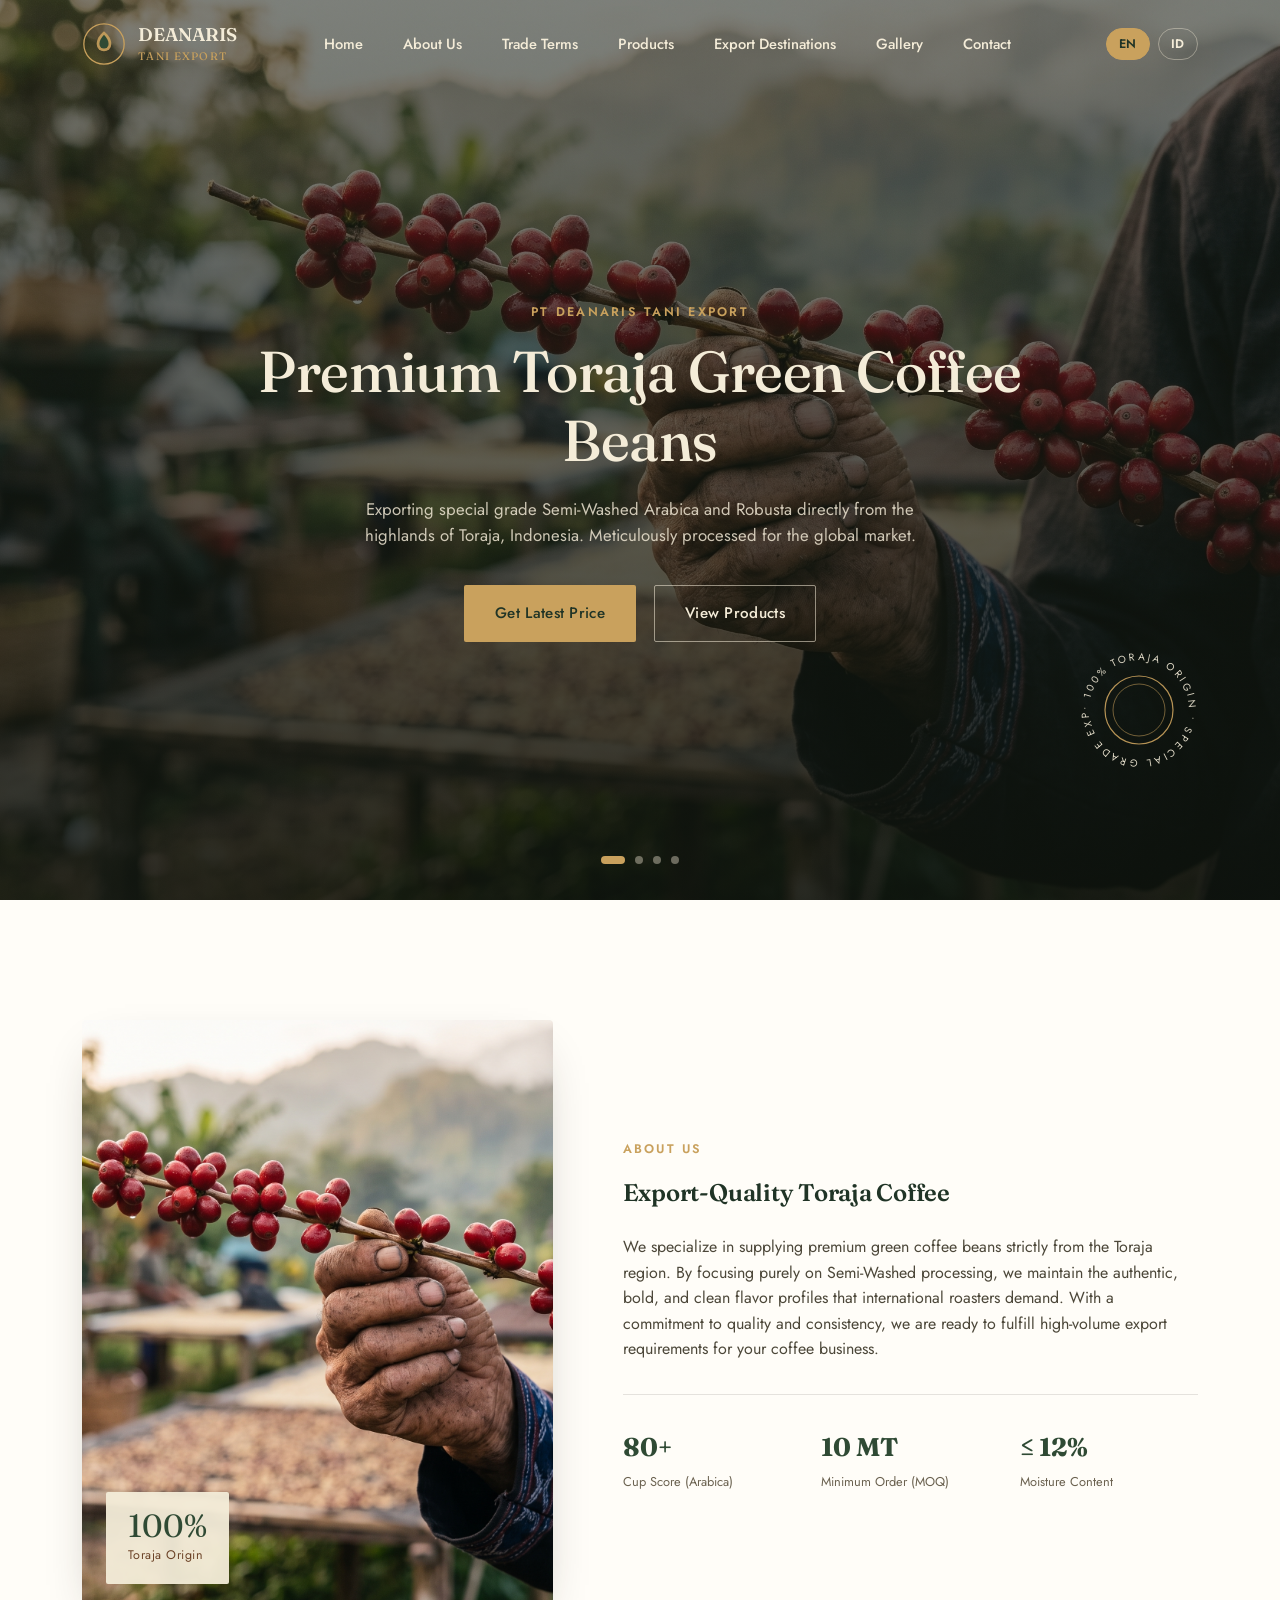
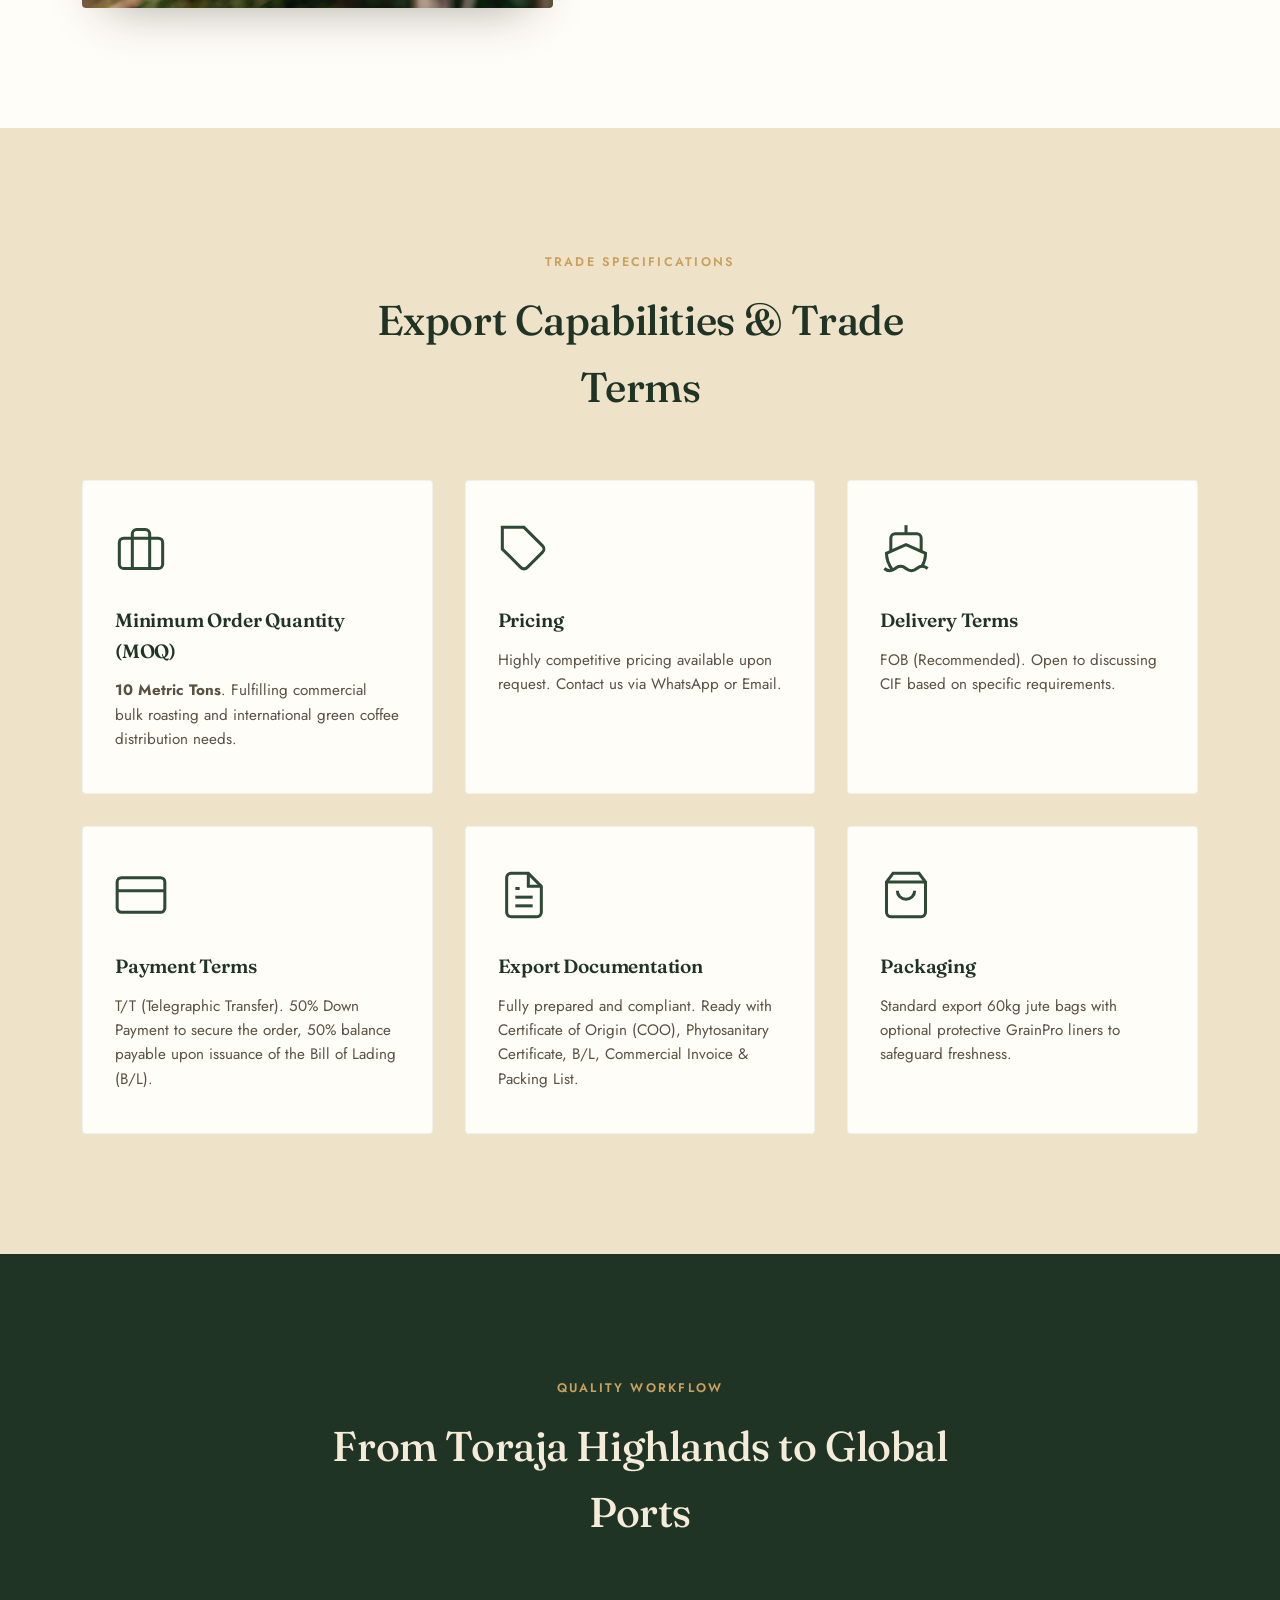
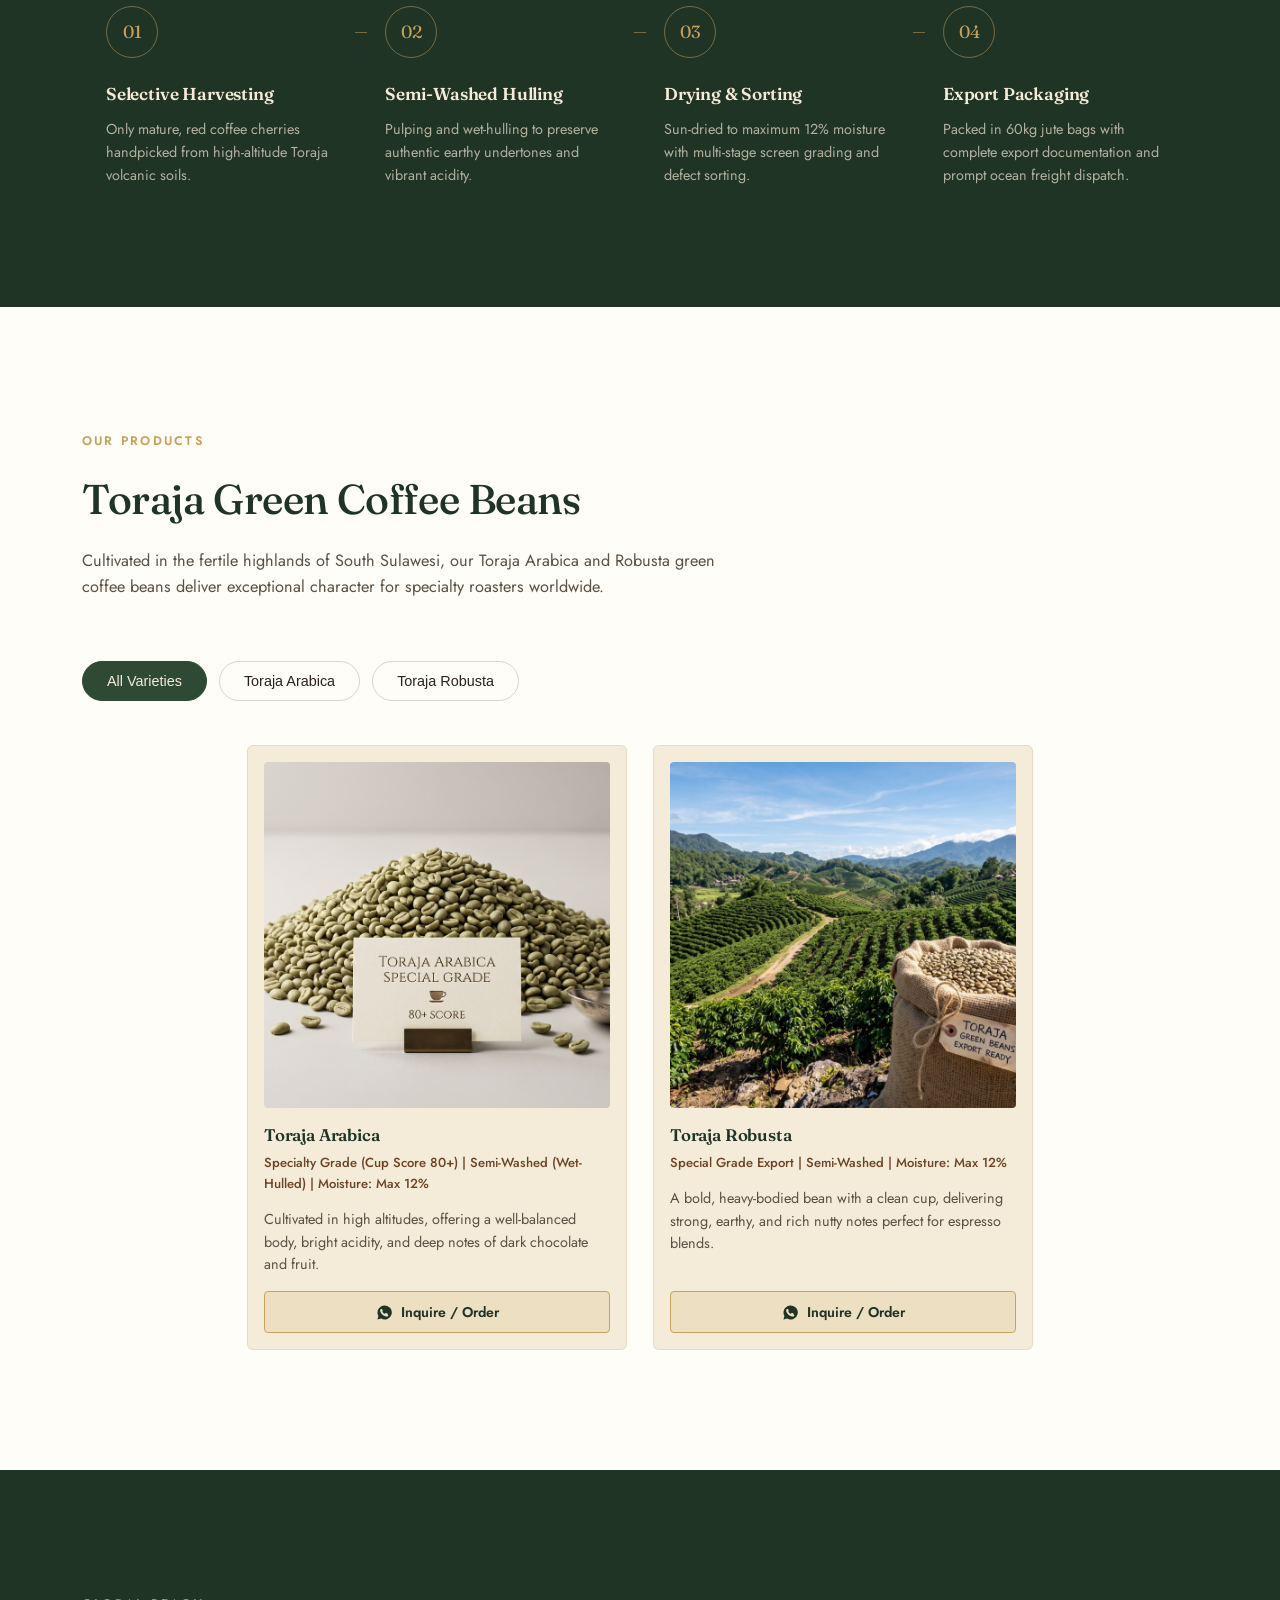
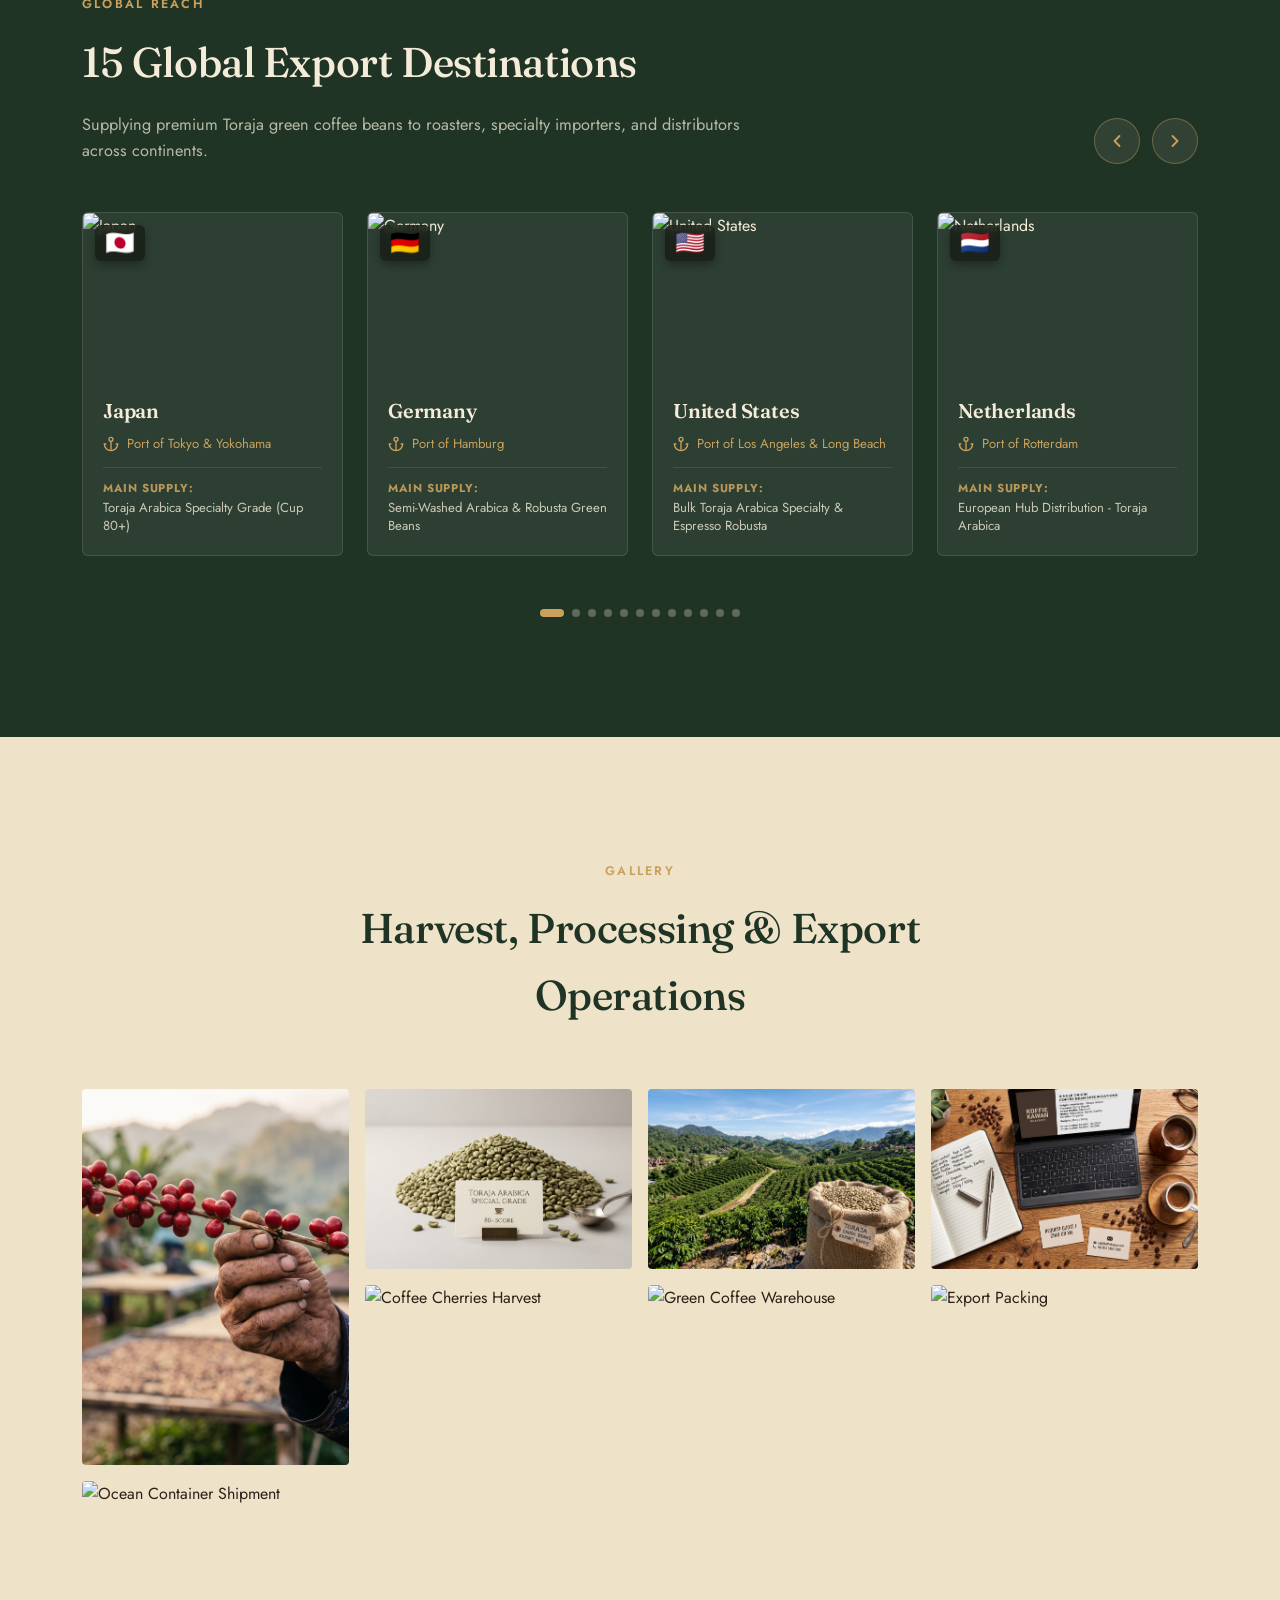
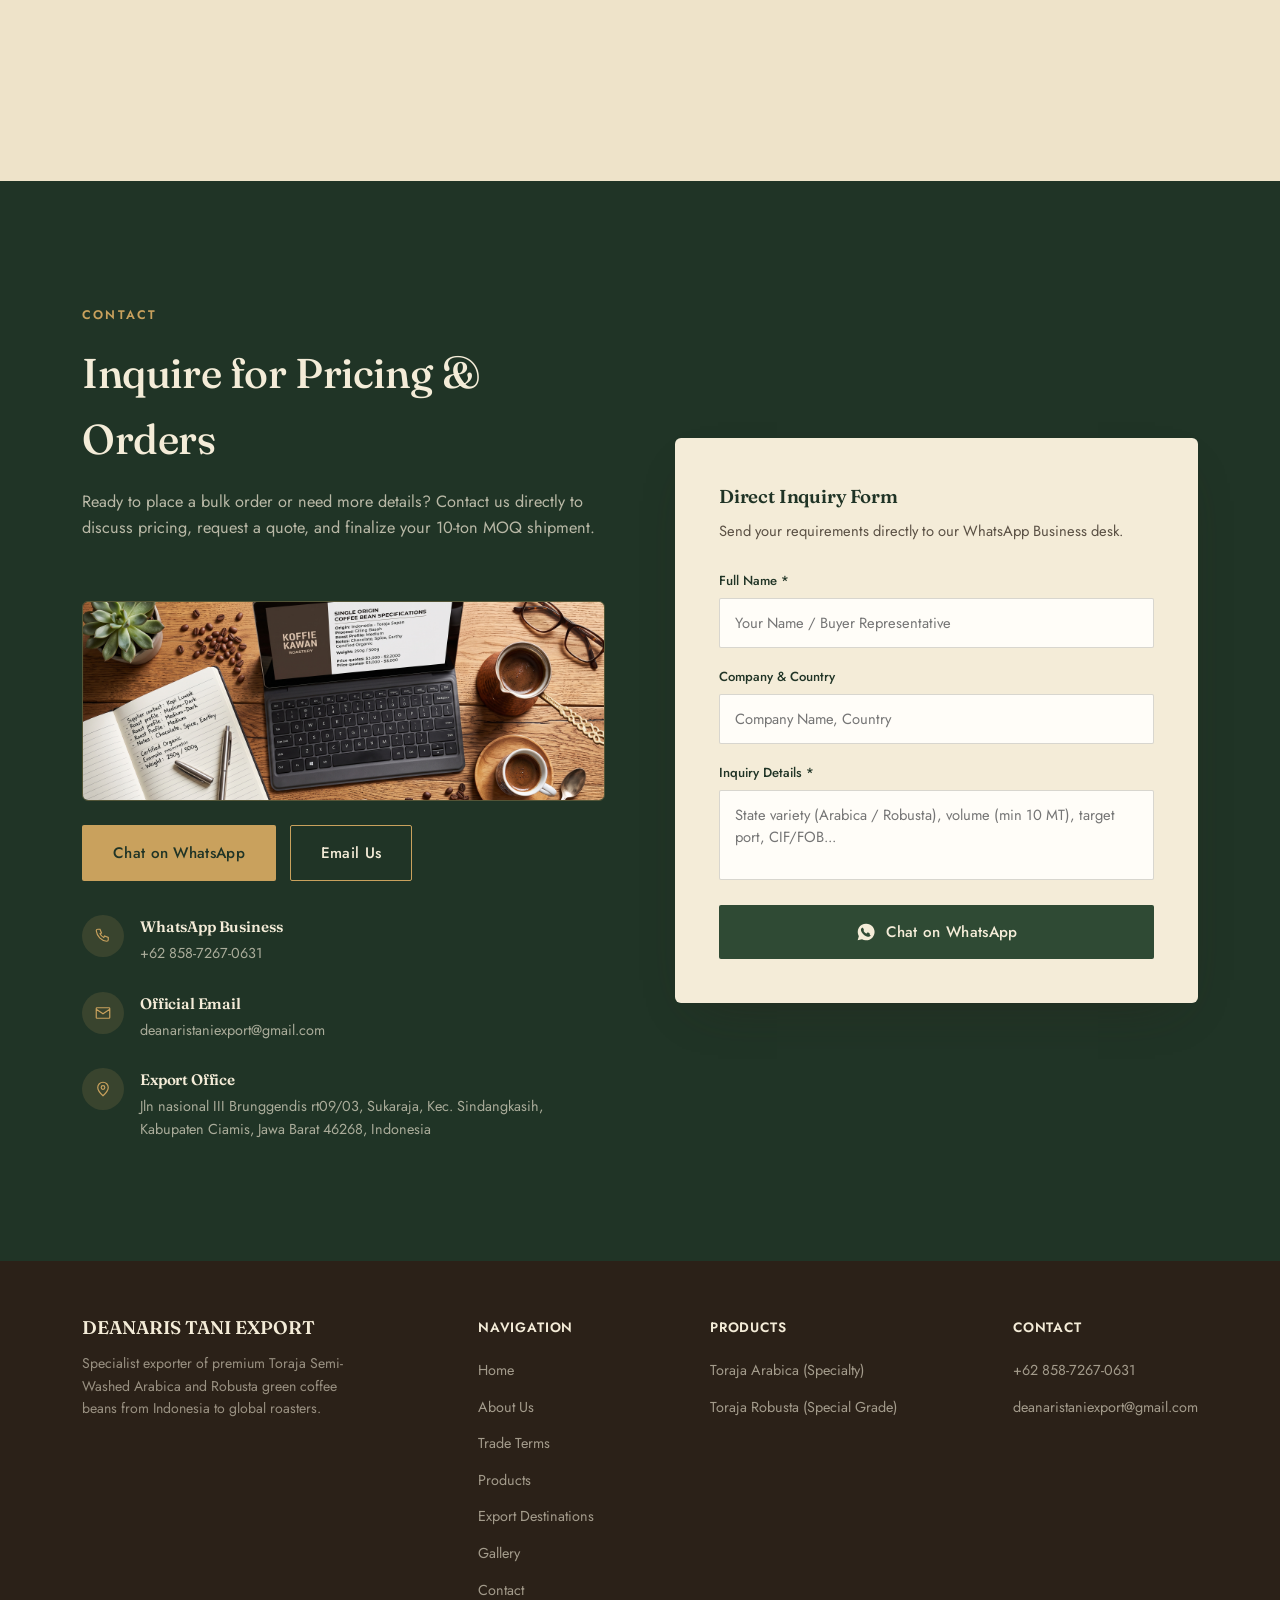
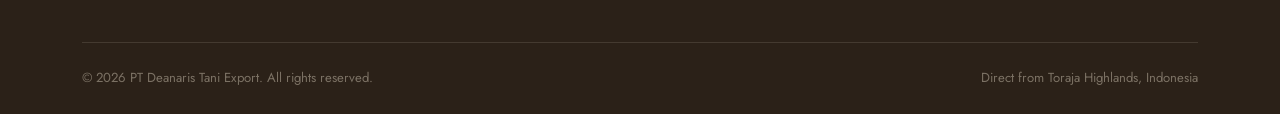
==== commit da963181: "feat: pivot to B2B Toraja Green Coffee Bean Export with updated copywriting, image assets, and trade" ====
--- a/deanaris.html
+++ b/deanaris.html
@@ -1,9 +1,12 @@
 <!DOCTYPE html>
-<html lang="id">
+<html lang="en">
 <head>
 <meta charset="UTF-8">
 <meta name="viewport" content="width=device-width, initial-scale=1.0">
-<title>PT DEANARIS TANI EXPORT — Rempah &amp; Olahan Kelapa Asli Indonesia</title>
+<title>DEANARIS TANI EXPORT</title>
+<link rel="icon" type="image/svg+xml" href="logo.svg">
+<link rel="alternate icon" type="image/png" href="logo.png">
+<link rel="apple-touch-icon" href="logo.png">
 <link rel="preconnect" href="https://fonts.googleapis.com">
 <link rel="preconnect" href="https://fonts.gstatic.com" crossorigin>
 <link href="https://fonts.googleapis.com/css2?family=Fraunces:ital,opsz,wght@0,9..144,400;0,9..144,500;0,9..144,600;0,9..144,700;1,9..144,500&family=Jost:wght@300;400;500;600;700&display=swap" rel="stylesheet">
@@ -27,21 +30,22 @@
     </div>
     <nav id="mainNav">
       <ul>
-        <li><a href="#beranda" class="nav-link" data-i18n="nav_home">Beranda</a></li>
-        <li><a href="#profil" class="nav-link" data-i18n="nav_profile">Profil</a></li>
-        <li><a href="#produk" class="nav-link" data-i18n="nav_products">Produk</a></li>
-        <li><a href="#destinasi" class="nav-link" data-i18n="nav_destination">Destinasi Ekspor</a></li>
-        <li><a href="#galeri" class="nav-link" data-i18n="nav_gallery">Galeri</a></li>
-        <li><a href="#kontak" class="nav-link" data-i18n="nav_contact">Kontak</a></li>
+        <li><a href="#beranda" class="nav-link" data-i18n="nav_home">Home</a></li>
+        <li><a href="#profil" class="nav-link" data-i18n="nav_profile">About Us</a></li>
+        <li><a href="#keunggulan" class="nav-link" data-i18n="nav_terms">Trade Terms</a></li>
+        <li><a href="#produk" class="nav-link" data-i18n="nav_products">Products</a></li>
+        <li><a href="#destinasi" class="nav-link" data-i18n="nav_destination">Export Destinations</a></li>
+        <li><a href="#galeri" class="nav-link" data-i18n="nav_gallery">Gallery</a></li>
+        <li><a href="#kontak" class="nav-link" data-i18n="nav_contact">Contact</a></li>
       </ul>
       <div class="lang-switch lang-switch-mobile">
-        <button class="lang-btn active" data-lang="id">ID</button>
-        <button class="lang-btn" data-lang="en">EN</button>
+        <button class="lang-btn active" data-lang="en">EN</button>
+        <button class="lang-btn" data-lang="id">ID</button>
       </div>
     </nav>
     <div class="lang-switch lang-switch-desktop">
-      <button class="lang-btn active" data-lang="id">ID</button>
-      <button class="lang-btn" data-lang="en">EN</button>
+      <button class="lang-btn active" data-lang="en">EN</button>
+      <button class="lang-btn" data-lang="id">ID</button>
     </div>
     <button class="burger" id="burgerBtn" aria-label="Menu">
       <span></span><span></span><span></span>
@@ -52,20 +56,20 @@
 <!-- ===== HERO ===== -->
 <section class="hero" id="beranda">
   <div class="hero-slides" id="heroSlides">
-    <div class="hero-slide active" style="background-image:url('https://images.unsplash.com/photo-1596040033229-a9821ebd058d?w=1600&auto=format&fit=crop&q=80')"></div>
-    <div class="hero-slide" style="background-image:url('https://images.unsplash.com/photo-1544378730-8b5104b18790?w=1600&auto=format&fit=crop&q=80')"></div>
-    <div class="hero-slide" style="background-image:url('https://images.unsplash.com/photo-1532336414038-cf19250c5757?w=1600&auto=format&fit=crop&q=80')"></div>
-    <div class="hero-slide" style="background-image:url('https://images.unsplash.com/photo-1578575437130-527eed3abbec?w=1600&auto=format&fit=crop&q=80')"></div>
+    <div class="hero-slide active" style="background-image:url('images/coffe-plant.jpg')"></div>
+    <div class="hero-slide" style="background-image:url('images/toraja-arabica-special grade.jpg')"></div>
+    <div class="hero-slide" style="background-image:url('images/toraja-robusta-specialgrade.jpg')"></div>
+    <div class="hero-slide" style="background-image:url('images/brief.jpg')"></div>
   </div>
   <div class="hero-overlay"></div>
 
   <div class="hero-content container">
     <span class="eyebrow">PT Deanaris Tani Export</span>
-    <h1 data-i18n="hero_title" data-i18n-html="true">Trader rempah-rempah &amp; olahan kelapa <em>berkualitas asli Indonesia</em></h1>
-    <p data-i18n="hero_desc">Menghubungkan hasil bumi terbaik nusantara dengan pasar dunia — dipilih, diproses, dan dikirim dengan standar mutu ekspor.</p>
+    <h1 data-i18n="hero_title" data-i18n-html="true">Premium Toraja Green Coffee Beans</h1>
+    <p data-i18n="hero_desc">Exporting special grade Semi-Washed Arabica and Robusta directly from the highlands of Toraja, Indonesia. Meticulously processed for the global market.</p>
     <div class="hero-btns">
-      <a href="#produk" class="btn btn-primary" data-i18n="hero_btn_products">Lihat Produk Kami</a>
-      <a href="#kontak" class="btn btn-outline" data-i18n="hero_btn_contact">Hubungi Kami</a>
+      <a href="#kontak" class="btn btn-primary" data-i18n="hero_btn_pricing">Get Latest Price</a>
+      <a href="#produk" class="btn btn-outline" data-i18n="hero_btn_products">View Products</a>
     </div>
   </div>
 
@@ -81,7 +85,7 @@
       <g class="seal-ring">
         <path id="sealPath" d="M 64,64 m -50,0 a 50,50 0 1,1 100,0 a 50,50 0 1,1 -100,0" fill="none"/>
         <text font-size="10.2" fill="#f4ecd8" letter-spacing="2.5">
-          <textPath href="#sealPath" startOffset="0%">• 100% ASLI INDONESIA • TERPERCAYA SEJAK AWAL • QUALITY EXPORT •</textPath>
+          <textPath href="#sealPath" startOffset="0%">• 100% TORAJA ORIGIN • SPECIAL GRADE EXPORT • PREMIER QUALITY •</textPath>
         </text>
       </g>
       <circle cx="64" cy="64" r="34" fill="none" stroke="#c9a15d" stroke-width="1.2"/>
@@ -90,181 +94,179 @@
   </div>
 </section>
 
-<!-- ===== PROFIL ===== -->
+<!-- ===== ABOUT US (PROFIL) ===== -->
 <section id="profil">
   <div class="container profile-grid">
     <div class="profile-visual">
-      <img src="https://images.unsplash.com/photo-1586528116311-ad8dd3c8310d?w=800&auto=format&fit=crop&q=80" alt="Fasilitas & Gudang PT Deanaris Tani Export" loading="lazy">
+      <img src="images/coffe-plant.jpg" alt="Toraja Coffee Plantation - PT Deanaris Tani Export" loading="lazy">
       <div class="profile-badge">
-        <div class="num">15+</div>
-        <div class="lbl" data-i18n="profile_badge">Negara tujuan ekspor</div>
+        <div class="num">100%</div>
+        <div class="lbl" data-i18n="profile_badge">Toraja Origin</div>
       </div>
     </div>
     <div class="profile-text">
-      <span class="eyebrow" data-i18n="profile_eyebrow">Profil Perusahaan</span>
-      <h2>PT Deanaris Tani Export</h2>
-      <p data-i18n="profile_p1" data-i18n-html="true"><b>PT Deanaris Tani Export</b> adalah eksportir rempah-rempah dan olahan kelapa yang berkomitmen menghadirkan produk asli Indonesia dengan standar mutu internasional. Setiap bahan baku kami pilih langsung dari petani lokal terbaik, melalui proses seleksi dan pengolahan yang ketat.</p>
-      <p data-i18n="profile_p2" data-i18n-html="true">Kami percaya bahwa kepercayaan mitra dagang dibangun dari konsistensi kualitas dan transparansi proses. Karena itu, kami hadir sebagai eksportir yang <b>dapat dipercaya</b>, mengutamakan mutu produk di setiap pengiriman — dari kebun hingga ke tangan pembeli di seluruh dunia.</p>
+      <span class="eyebrow" data-i18n="profile_eyebrow">About Us</span>
+      <h2 data-i18n="profile_title">Export-Quality Toraja Coffee</h2>
+      <p data-i18n="profile_p1">We specialize in supplying premium green coffee beans strictly from the Toraja region. By focusing purely on Semi-Washed processing, we maintain the authentic, bold, and clean flavor profiles that international roasters demand. With a commitment to quality and consistency, we are ready to fulfill high-volume export requirements for your coffee business.</p>
       <div class="profile-stats">
-        <div class="stat"><b>10+</b><span data-i18n="stat_years">Tahun Pengalaman</span></div>
-        <div class="stat"><b>200+</b><span data-i18n="stat_partners">Mitra Dagang</span></div>
-        <div class="stat"><b>100%</b><span data-i18n="stat_local">Bahan Asli Lokal</span></div>
+        <div class="stat"><b>80+</b><span data-i18n="stat_cup">Cup Score (Arabica)</span></div>
+        <div class="stat"><b>10 MT</b><span data-i18n="stat_moq">Minimum Order (MOQ)</span></div>
+        <div class="stat"><b>&le; 12%</b><span data-i18n="stat_moisture">Moisture Content</span></div>
       </div>
     </div>
   </div>
 </section>
 
-<!-- ===== KEUNGGULAN ===== -->
+<!-- ===== TRADE & EXPORT TERMS (KEUNGGULAN) ===== -->
 <section id="keunggulan">
   <div class="container">
     <div class="section-head center">
-      <span class="eyebrow" data-i18n="why_eyebrow">Kenapa Memilih Kami</span>
-      <h2 data-i18n="why_title">Standar mutu yang menjadi alasan mitra kami bertahan</h2>
+      <span class="eyebrow" data-i18n="why_eyebrow">Trade Specifications</span>
+      <h2 data-i18n="why_title">Export Capabilities &amp; Trade Terms</h2>
     </div>
     <div class="feature-grid">
+      <!-- 1. MOQ -->
       <div class="feature-card">
         <svg class="feature-icon" viewBox="0 0 24 24" fill="none" stroke="currentColor" stroke-width="1.4">
-          <path d="M12 2l3 6 6 1-4.5 4.3L17.5 20 12 16.8 6.5 20l1-6.7L3 9l6-1 3-6z"/>
+          <rect x="2" y="7" width="20" height="14" rx="2" ry="2"/>
+          <path d="M16 21V5a2 2 0 0 0-2-2h-4a2 2 0 0 0-2 2v16"/>
         </svg>
-        <h3 data-i18n="feat1_title">Kualitas Premium</h3>
-        <p data-i18n="feat1_desc">Produk dipilih dan disortir manual untuk memastikan hanya hasil terbaik yang sampai ke tangan mitra ekspor kami.</p>
-      </div>
+        <h3 data-i18n="feat1_title">Minimum Order Quantity (MOQ)</h3>
+        <p data-i18n="feat1_desc"><strong>10 Metric Tons</strong>. Fulfilling commercial bulk roasting and international green coffee distribution needs.</p>
+      </div>
+
+      <!-- 2. Pricing -->
       <div class="feature-card">
         <svg class="feature-icon" viewBox="0 0 24 24" fill="none" stroke="currentColor" stroke-width="1.4">
-          <path d="M12 3l8 4v5c0 5-3.5 8.5-8 9-4.5-.5-8-4-8-9V7l8-4z"/>
+          <path d="M20.59 13.41l-7.17 7.17a2 2 0 0 1-2.83 0L2 12V2h10l8.59 8.59a2 2 0 0 1 0 2.82z"/>
+          <line x1="7" y1="7" x2="7.01" y2="7"/>
         </svg>
-        <h3 data-i18n="feat2_title">Eksportir Terpercaya</h3>
-        <p data-i18n="feat2_desc">Berpengalaman menangani pengiriman lintas negara dengan dokumentasi dan komunikasi yang transparan.</p>
-      </div>
+        <h3 data-i18n="feat2_title">Pricing</h3>
+        <p data-i18n="feat2_desc">Highly competitive pricing available upon request. Contact us via WhatsApp or Email.</p>
+      </div>
+
+      <!-- 3. Delivery Terms -->
       <div class="feature-card">
         <svg class="feature-icon" viewBox="0 0 24 24" fill="none" stroke="currentColor" stroke-width="1.4">
-          <path d="M4 12l5 5L20 6"/>
+          <path d="M2 21c.6.5 1.2 1 2.5 1 2.5 0 2.5-2 5-2 2.5 0 2.5 2 5 2 2.5 0 2.5-2 5-2 1.3 0 1.9.5 2.5 1"/>
+          <path d="M19.38 20A11.6 11.6 0 0 0 21 14l-9-4-9 4c0 2.9.94 5.34 2.81 7.76"/>
+          <path d="M19 13V7a2 2 0 0 0-2-2H7a2 2 0 0 0-2 2v6"/>
+          <line x1="12" y1="1" x2="12" y2="5"/>
         </svg>
-        <h3 data-i18n="feat3_title">Sumber Langsung Petani</h3>
-        <p data-i18n="feat3_desc">Kemitraan langsung dengan petani lokal menjaga keaslian rasa sekaligus kesejahteraan produsen di daerah asal.</p>
+        <h3 data-i18n="feat3_title">Delivery Terms</h3>
+        <p data-i18n="feat3_desc">FOB (Recommended). Open to discussing CIF based on specific requirements.</p>
+      </div>
+
+      <!-- 4. Payment Terms -->
+      <div class="feature-card">
+        <svg class="feature-icon" viewBox="0 0 24 24" fill="none" stroke="currentColor" stroke-width="1.4">
+          <rect x="1" y="4" width="22" height="16" rx="2" ry="2"/>
+          <line x1="1" y1="10" x2="23" y2="10"/>
+        </svg>
+        <h3 data-i18n="feat4_title">Payment Terms</h3>
+        <p data-i18n="feat4_desc">T/T (Telegraphic Transfer). 50% Down Payment to secure the order, 50% balance payable upon issuance of the Bill of Lading (B/L).</p>
+      </div>
+
+      <!-- 5. Export Documentation -->
+      <div class="feature-card">
+        <svg class="feature-icon" viewBox="0 0 24 24" fill="none" stroke="currentColor" stroke-width="1.4">
+          <path d="M14 2H6a2 2 0 0 0-2 2v16a2 2 0 0 0 2 2h12a2 2 0 0 0 2-2V8z"/>
+          <polyline points="14 2 14 8 20 8"/>
+          <line x1="16" y1="13" x2="8" y2="13"/>
+          <line x1="16" y1="17" x2="8" y2="17"/>
+          <polyline points="10 9 9 9 8 9"/>
+        </svg>
+        <h3 data-i18n="feat5_title">Export Documentation</h3>
+        <p data-i18n="feat5_desc">Fully prepared and compliant. Ready with Certificate of Origin (COO), Phytosanitary Certificate, B/L, Commercial Invoice &amp; Packing List.</p>
+      </div>
+
+      <!-- 6. Packaging -->
+      <div class="feature-card">
+        <svg class="feature-icon" viewBox="0 0 24 24" fill="none" stroke="currentColor" stroke-width="1.4">
+          <path d="M6 2L3 6v14a2 2 0 0 0 2 2h14a2 2 0 0 0 2-2V6l-3-4z"/>
+          <line x1="3" y1="6" x2="21" y2="6"/>
+          <path d="M16 10a4 4 0 0 1-8 0"/>
+        </svg>
+        <h3 data-i18n="feat6_title">Packaging</h3>
+        <p data-i18n="feat6_desc">Standard export 60kg jute bags with optional protective GrainPro liners to safeguard freshness.</p>
       </div>
     </div>
   </div>
 </section>
 
-<!-- ===== PROSES ===== -->
+<!-- ===== PROSES (WORKFLOW) ===== -->
 <section id="proses">
   <div class="container">
     <div class="section-head center">
-      <span class="eyebrow" data-i18n="process_eyebrow">Alur Kerja</span>
-      <h2 data-i18n="process_title">Proses ekspor kami, dari kebun hingga pelabuhan</h2>
+      <span class="eyebrow" data-i18n="process_eyebrow">Quality Workflow</span>
+      <h2 data-i18n="process_title">From Toraja Highlands to Global Ports</h2>
     </div>
     <div class="process-grid">
       <div class="process-step">
         <div class="process-num">01</div>
-        <h3 data-i18n="proc1_title">Sortir Bahan Baku</h3>
-        <p data-i18n="proc1_desc">Rempah dan kelapa dipilih langsung dari petani mitra sesuai standar mutu.</p>
+        <h3 data-i18n="proc1_title">Selective Harvesting</h3>
+        <p data-i18n="proc1_desc">Only mature, red coffee cherries handpicked from high-altitude Toraja volcanic soils.</p>
       </div>
       <div class="process-step">
         <div class="process-num">02</div>
-        <h3 data-i18n="proc2_title">Kontrol Kualitas</h3>
-        <p data-i18n="proc2_desc">Pemeriksaan kadar air, aroma, dan kebersihan sebelum masuk pengolahan.</p>
+        <h3 data-i18n="proc2_title">Semi-Washed Hulling</h3>
+        <p data-i18n="proc2_desc">Pulping and wet-hulling to preserve authentic earthy undertones and vibrant acidity.</p>
       </div>
       <div class="process-step">
         <div class="process-num">03</div>
-        <h3 data-i18n="proc3_title">Pengemasan</h3>
-        <p data-i18n="proc3_desc">Dikemas rapi dan aman sesuai kebutuhan pengiriman ekspor jarak jauh.</p>
+        <h3 data-i18n="proc3_title">Drying &amp; Sorting</h3>
+        <p data-i18n="proc3_desc">Sun-dried to maximum 12% moisture with multi-stage screen grading and defect sorting.</p>
       </div>
       <div class="process-step">
         <div class="process-num">04</div>
-        <h3 data-i18n="proc4_title">Pengiriman</h3>
-        <p data-i18n="proc4_desc">Dokumentasi lengkap dan pengiriman terpantau hingga sampai ke tujuan.</p>
+        <h3 data-i18n="proc4_title">Export Packaging</h3>
+        <p data-i18n="proc4_desc">Packed in 60kg jute bags with complete export documentation and prompt ocean freight dispatch.</p>
       </div>
     </div>
   </div>
 </section>
 
-<!-- ===== PRODUK ===== -->
+<!-- ===== PRODUCTS ===== -->
 <section id="produk">
   <div class="container">
     <div class="section-head">
-      <span class="eyebrow" data-i18n="products_eyebrow">Produk Kami</span>
-      <h2 data-i18n="products_title">Rempah pilihan &amp; olahan kelapa berkualitas ekspor</h2>
-      <p data-i18n="products_desc">Dua lini produk utama kami, diproses dengan standar mutu yang konsisten untuk kebutuhan pasar internasional.</p>
+      <span class="eyebrow" data-i18n="products_eyebrow">Our Products</span>
+      <h2 data-i18n="products_title">Toraja Green Coffee Beans</h2>
+      <p data-i18n="products_desc">Cultivated in the fertile highlands of South Sulawesi, our Toraja Arabica and Robusta green coffee beans deliver exceptional character for specialty roasters worldwide.</p>
     </div>
 
     <div class="product-tabs">
-      <button class="product-tab active" data-cat="rempah" data-i18n="tab_spices">Rempah-Rempah</button>
-      <button class="product-tab" data-cat="kelapa" data-i18n="tab_coconut">Olahan Kelapa</button>
-    </div>
-
-    <div class="product-grid" id="productGrid">
-      <div class="product-card rempah show">
-        <div class="product-img"><img src="https://images.unsplash.com/photo-1608686207856-001b95cf60ca?w=600&auto=format&fit=crop&q=80" alt="Cengkeh Kering" loading="lazy"></div>
-        <h4 data-i18n="prod_cengkeh">Cengkeh Kering</h4>
-        <span class="product-badge" data-i18n="grade_a">Grade Ekspor A</span>
-        <button type="button" class="btn-product-order" data-prod="Cengkeh Kering" data-grade="Grade Ekspor A" data-img="https://images.unsplash.com/photo-1608686207856-001b95cf60ca?w=600&auto=format&fit=crop&q=80">
+      <button class="product-tab active" data-cat="all" data-i18n="tab_all">All Varieties</button>
+      <button class="product-tab" data-cat="arabica" data-i18n="tab_arabica">Toraja Arabica</button>
+      <button class="product-tab" data-cat="robusta" data-i18n="tab_robusta">Toraja Robusta</button>
+    </div>
+
+    <div class="product-grid" id="productGrid" style="grid-template-columns: repeat(auto-fit, minmax(280px, 380px)); justify-content: center;">
+      <!-- Product Card 1: Arabica -->
+      <div class="product-card arabica show">
+        <div class="product-img">
+          <img src="images/toraja-arabica-special grade.jpg" alt="Toraja Arabica Green Coffee Beans" loading="lazy">
+        </div>
+        <h4 data-i18n="prod_arabica_title">Toraja Arabica</h4>
+        <span class="product-badge" data-i18n="prod_arabica_specs">Specialty Grade (Cup Score 80+) | Semi-Washed (Wet-Hulled) | Moisture: Max 12%</span>
+        <p class="product-desc" style="font-size:0.9rem; color:#5a5044; margin-bottom:16px; line-height:1.55;" data-i18n="prod_arabica_desc">Cultivated in high altitudes, offering a well-balanced body, bright acidity, and deep notes of dark chocolate and fruit.</p>
+        <button type="button" class="btn-product-order" data-prod="Toraja Arabica Green Coffee Beans" data-grade="Specialty Grade (Cup Score 80+) | Semi-Washed | Moisture: Max 12%" data-img="images/toraja-arabica-special grade.jpg">
           <svg viewBox="0 0 24 24" fill="currentColor"><path d="M12 2a10 10 0 0 0-8.6 15L2 22l5.2-1.4A10 10 0 1 0 12 2zm5.6 14.3c-.2.7-1.4 1.3-2 1.4-.5.1-1.2.2-3.5-.7-3-1.2-4.9-4.2-5-4.4-.1-.2-1.2-1.6-1.2-3s.7-2.1 1-2.4c.2-.3.5-.3.7-.3h.5c.2 0 .4 0 .6.5.2.5.7 1.8.8 1.9.1.2.1.3 0 .5-.1.2-.2.3-.3.5-.2.2-.3.3-.1.6.9 1.6 1.8 2.2 3.1 2.9.2.1.4.1.5-.1.2-.2.7-.8.9-1 .2-.2.3-.2.6-.1.2.1 1.5.7 1.8.9.3.1.5.2.5.4.1.2.1.7 0 1.4z"/></svg>
-          <span data-i18n="btn_order_inquire">Pesan / Diskusi</span>
+          <span data-i18n="btn_order_inquire">Inquire / Order</span>
         </button>
       </div>
-      <div class="product-card rempah show">
-        <div class="product-img"><img src="https://images.unsplash.com/photo-1509358271058-acd22cc93898?w=600&auto=format&fit=crop&q=80" alt="Kayu Manis" loading="lazy"></div>
-        <h4 data-i18n="prod_kayumanis">Kayu Manis</h4>
-        <span class="product-badge" data-i18n="grade_a">Grade Ekspor A</span>
-        <button type="button" class="btn-product-order" data-prod="Kayu Manis" data-grade="Grade Ekspor A" data-img="https://images.unsplash.com/photo-1509358271058-acd22cc93898?w=600&auto=format&fit=crop&q=80">
+
+      <!-- Product Card 2: Robusta -->
+      <div class="product-card robusta show">
+        <div class="product-img">
+          <img src="images/toraja-robusta-specialgrade.jpg" alt="Toraja Robusta Green Coffee Beans" loading="lazy">
+        </div>
+        <h4 data-i18n="prod_robusta_title">Toraja Robusta</h4>
+        <span class="product-badge" data-i18n="prod_robusta_specs">Special Grade Export | Semi-Washed | Moisture: Max 12%</span>
+        <p class="product-desc" style="font-size:0.9rem; color:#5a5044; margin-bottom:16px; line-height:1.55;" data-i18n="prod_robusta_desc">A bold, heavy-bodied bean with a clean cup, delivering strong, earthy, and rich nutty notes perfect for espresso blends.</p>
+        <button type="button" class="btn-product-order" data-prod="Toraja Robusta Green Coffee Beans" data-grade="Special Grade Export | Semi-Washed | Moisture: Max 12%" data-img="images/toraja-robusta-specialgrade.jpg">
           <svg viewBox="0 0 24 24" fill="currentColor"><path d="M12 2a10 10 0 0 0-8.6 15L2 22l5.2-1.4A10 10 0 1 0 12 2zm5.6 14.3c-.2.7-1.4 1.3-2 1.4-.5.1-1.2.2-3.5-.7-3-1.2-4.9-4.2-5-4.4-.1-.2-1.2-1.6-1.2-3s.7-2.1 1-2.4c.2-.3.5-.3.7-.3h.5c.2 0 .4 0 .6.5.2.5.7 1.8.8 1.9.1.2.1.3 0 .5-.1.2-.2.3-.3.5-.2.2-.3.3-.1.6.9 1.6 1.8 2.2 3.1 2.9.2.1.4.1.5-.1.2-.2.7-.8.9-1 .2-.2.3-.2.6-.1.2.1 1.5.7 1.8.9.3.1.5.2.5.4.1.2.1.7 0 1.4z"/></svg>
-          <span data-i18n="btn_order_inquire">Pesan / Diskusi</span>
-        </button>
-      </div>
-      <div class="product-card rempah show">
-        <div class="product-img"><img src="https://images.unsplash.com/photo-1599940824399-b87987ceb72a?w=600&auto=format&fit=crop&q=80" alt="Biji Pala" loading="lazy"></div>
-        <h4 data-i18n="prod_pala">Biji Pala</h4>
-        <span class="product-badge" data-i18n="grade_a">Grade Ekspor A</span>
-        <button type="button" class="btn-product-order" data-prod="Biji Pala" data-grade="Grade Ekspor A" data-img="https://images.unsplash.com/photo-1599940824399-b87987ceb72a?w=600&auto=format&fit=crop&q=80">
-          <svg viewBox="0 0 24 24" fill="currentColor"><path d="M12 2a10 10 0 0 0-8.6 15L2 22l5.2-1.4A10 10 0 1 0 12 2zm5.6 14.3c-.2.7-1.4 1.3-2 1.4-.5.1-1.2.2-3.5-.7-3-1.2-4.9-4.2-5-4.4-.1-.2-1.2-1.6-1.2-3s.7-2.1 1-2.4c.2-.3.5-.3.7-.3h.5c.2 0 .4 0 .6.5.2.5.7 1.8.8 1.9.1.2.1.3 0 .5-.1.2-.2.3-.3.5-.2.2-.3.3-.1.6.9 1.6 1.8 2.2 3.1 2.9.2.1.4.1.5-.1.2-.2.7-.8.9-1 .2-.2.3-.2.6-.1.2.1 1.5.7 1.8.9.3.1.5.2.5.4.1.2.1.7 0 1.4z"/></svg>
-          <span data-i18n="btn_order_inquire">Pesan / Diskusi</span>
-        </button>
-      </div>
-      <div class="product-card rempah show">
-        <div class="product-img"><img src="https://images.unsplash.com/photo-1596040033229-a9821ebd058d?w=600&auto=format&fit=crop&q=80" alt="Lada Hitam" loading="lazy"></div>
-        <h4 data-i18n="prod_lada">Lada Hitam</h4>
-        <span class="product-badge" data-i18n="grade_a">Grade Ekspor A</span>
-        <button type="button" class="btn-product-order" data-prod="Lada Hitam" data-grade="Grade Ekspor A" data-img="https://images.unsplash.com/photo-1596040033229-a9821ebd058d?w=600&auto=format&fit=crop&q=80">
-          <svg viewBox="0 0 24 24" fill="currentColor"><path d="M12 2a10 10 0 0 0-8.6 15L2 22l5.2-1.4A10 10 0 1 0 12 2zm5.6 14.3c-.2.7-1.4 1.3-2 1.4-.5.1-1.2.2-3.5-.7-3-1.2-4.9-4.2-5-4.4-.1-.2-1.2-1.6-1.2-3s.7-2.1 1-2.4c.2-.3.5-.3.7-.3h.5c.2 0 .4 0 .6.5.2.5.7 1.8.8 1.9.1.2.1.3 0 .5-.1.2-.2.3-.3.5-.2.2-.3.3-.1.6.9 1.6 1.8 2.2 3.1 2.9.2.1.4.1.5-.1.2-.2.7-.8.9-1 .2-.2.3-.2.6-.1.2.1 1.5.7 1.8.9.3.1.5.2.5.4.1.2.1.7 0 1.4z"/></svg>
-          <span data-i18n="btn_order_inquire">Pesan / Diskusi</span>
-        </button>
-      </div>
-
-      <div class="product-card kelapa">
-        <div class="product-img"><img src="https://images.unsplash.com/photo-1526947425960-945c6e72858f?w=600&auto=format&fit=crop&q=80" alt="VCO" loading="lazy"></div>
-        <h4 data-i18n="prod_vco">Minyak Kelapa Murni (VCO)</h4>
-        <span class="product-badge" data-i18n="prod_vco_sub">Cold Pressed</span>
-        <button type="button" class="btn-product-order" data-prod="Minyak Kelapa Murni (VCO)" data-grade="Cold Pressed" data-img="https://images.unsplash.com/photo-1526947425960-945c6e72858f?w=600&auto=format&fit=crop&q=80">
-          <svg viewBox="0 0 24 24" fill="currentColor"><path d="M12 2a10 10 0 0 0-8.6 15L2 22l5.2-1.4A10 10 0 1 0 12 2zm5.6 14.3c-.2.7-1.4 1.3-2 1.4-.5.1-1.2.2-3.5-.7-3-1.2-4.9-4.2-5-4.4-.1-.2-1.2-1.6-1.2-3s.7-2.1 1-2.4c.2-.3.5-.3.7-.3h.5c.2 0 .4 0 .6.5.2.5.7 1.8.8 1.9.1.2.1.3 0 .5-.1.2-.2.3-.3.5-.2.2-.3.3-.1.6.9 1.6 1.8 2.2 3.1 2.9.2.1.4.1.5-.1.2-.2.7-.8.9-1 .2-.2.3-.2.6-.1.2.1 1.5.7 1.8.9.3.1.5.2.5.4.1.2.1.7 0 1.4z"/></svg>
-          <span data-i18n="btn_order_inquire">Pesan / Diskusi</span>
-        </button>
-      </div>
-      <div class="product-card kelapa">
-        <div class="product-img"><img src="https://images.unsplash.com/photo-1544378730-8b5104b18790?w=600&auto=format&fit=crop&q=80" alt="Kelapa Parut Kering" loading="lazy"></div>
-        <h4 data-i18n="prod_desiccated">Kelapa Parut Kering</h4>
-        <span class="product-badge" data-i18n="prod_desiccated_sub">Desiccated Coconut</span>
-        <button type="button" class="btn-product-order" data-prod="Kelapa Parut Kering" data-grade="Desiccated Coconut" data-img="https://images.unsplash.com/photo-1544378730-8b5104b18790?w=600&auto=format&fit=crop&q=80">
-          <svg viewBox="0 0 24 24" fill="currentColor"><path d="M12 2a10 10 0 0 0-8.6 15L2 22l5.2-1.4A10 10 0 1 0 12 2zm5.6 14.3c-.2.7-1.4 1.3-2 1.4-.5.1-1.2.2-3.5-.7-3-1.2-4.9-4.2-5-4.4-.1-.2-1.2-1.6-1.2-3s.7-2.1 1-2.4c.2-.3.5-.3.7-.3h.5c.2 0 .4 0 .6.5.2.5.7 1.8.8 1.9.1.2.1.3 0 .5-.1.2-.2.3-.3.5-.2.2-.3.3-.1.6.9 1.6 1.8 2.2 3.1 2.9.2.1.4.1.5-.1.2-.2.7-.8.9-1 .2-.2.3-.2.6-.1.2.1 1.5.7 1.8.9.3.1.5.2.5.4.1.2.1.7 0 1.4z"/></svg>
-          <span data-i18n="btn_order_inquire">Pesan / Diskusi</span>
-        </button>
-      </div>
-      <div class="product-card kelapa">
-        <div class="product-img"><img src="https://images.unsplash.com/photo-1581009146145-b5ef050c2e1e?w=600&auto=format&fit=crop&q=80" alt="Gula Kelapa" loading="lazy"></div>
-        <h4 data-i18n="prod_gula">Gula Kelapa</h4>
-        <span class="product-badge" data-i18n="prod_gula_sub">Organik</span>
-        <button type="button" class="btn-product-order" data-prod="Gula Kelapa" data-grade="Organik" data-img="https://images.unsplash.com/photo-1581009146145-b5ef050c2e1e?w=600&auto=format&fit=crop&q=80">
-          <svg viewBox="0 0 24 24" fill="currentColor"><path d="M12 2a10 10 0 0 0-8.6 15L2 22l5.2-1.4A10 10 0 1 0 12 2zm5.6 14.3c-.2.7-1.4 1.3-2 1.4-.5.1-1.2.2-3.5-.7-3-1.2-4.9-4.2-5-4.4-.1-.2-1.2-1.6-1.2-3s.7-2.1 1-2.4c.2-.3.5-.3.7-.3h.5c.2 0 .4 0 .6.5.2.5.7 1.8.8 1.9.1.2.1.3 0 .5-.1.2-.2.3-.3.5-.2.2-.3.3-.1.6.9 1.6 1.8 2.2 3.1 2.9.2.1.4.1.5-.1.2-.2.7-.8.9-1 .2-.2.3-.2.6-.1.2.1 1.5.7 1.8.9.3.1.5.2.5.4.1.2.1.7 0 1.4z"/></svg>
-          <span data-i18n="btn_order_inquire">Pesan / Diskusi</span>
-        </button>
-      </div>
-      <div class="product-card kelapa">
-        <div class="product-img"><img src="https://images.unsplash.com/photo-1527661591475-527312dd65f5?w=600&auto=format&fit=crop&q=80" alt="Arang Batok Kelapa" loading="lazy"></div>
-        <h4 data-i18n="prod_arang">Arang Batok Kelapa</h4>
-        <span class="product-badge" data-i18n="prod_arang_sub">Briket Ekspor</span>
-        <button type="button" class="btn-product-order" data-prod="Arang Batok Kelapa" data-grade="Briket Ekspor" data-img="https://images.unsplash.com/photo-1527661591475-527312dd65f5?w=600&auto=format&fit=crop&q=80">
-          <svg viewBox="0 0 24 24" fill="currentColor"><path d="M12 2a10 10 0 0 0-8.6 15L2 22l5.2-1.4A10 10 0 1 0 12 2zm5.6 14.3c-.2.7-1.4 1.3-2 1.4-.5.1-1.2.2-3.5-.7-3-1.2-4.9-4.2-5-4.4-.1-.2-1.2-1.6-1.2-3s.7-2.1 1-2.4c.2-.3.5-.3.7-.3h.5c.2 0 .4 0 .6.5.2.5.7 1.8.8 1.9.1.2.1.3 0 .5-.1.2-.2.3-.3.5-.2.2-.3.3-.1.6.9 1.6 1.8 2.2 3.1 2.9.2.1.4.1.5-.1.2-.2.7-.8.9-1 .2-.2.3-.2.6-.1.2.1 1.5.7 1.8.9.3.1.5.2.5.4.1.2.1.7 0 1.4z"/></svg>
-          <span data-i18n="btn_order_inquire">Pesan / Diskusi</span>
+          <span data-i18n="btn_order_inquire">Inquire / Order</span>
         </button>
       </div>
     </div>
@@ -276,15 +278,15 @@
   <div class="container">
     <div class="destinasi-head-wrap">
       <div class="section-head">
-        <span class="eyebrow" data-i18n="destinasi_eyebrow">Jangkauan Global</span>
-        <h2 data-i18n="destinasi_title">15 Negara Tujuan Ekspor Produk Kami</h2>
-        <p data-i18n="destinasi_desc">Komitmen mutu mengantarkan rempah pilihan dan olahan kelapa PT Deanaris Tani Export dipercaya mitra dagang lintas benua.</p>
+        <span class="eyebrow" data-i18n="destinasi_eyebrow">Global Reach</span>
+        <h2 data-i18n="destinasi_title">15 Global Export Destinations</h2>
+        <p data-i18n="destinasi_desc">Supplying premium Toraja green coffee beans to roasters, specialty importers, and distributors across continents.</p>
       </div>
       <div class="slider-nav-btns">
-        <button class="slider-nav-btn" id="exportSlidePrev" aria-label="Negara Sebelumnya">
+        <button class="slider-nav-btn" id="exportSlidePrev" aria-label="Previous Country">
           <svg viewBox="0 0 24 24" fill="none" stroke="currentColor" stroke-width="2.2" stroke-linecap="round" stroke-linejoin="round"><polyline points="15 18 9 12 15 6"></polyline></svg>
         </button>
-        <button class="slider-nav-btn" id="exportSlideNext" aria-label="Negara Selanjutnya">
+        <button class="slider-nav-btn" id="exportSlideNext" aria-label="Next Country">
           <svg viewBox="0 0 24 24" fill="none" stroke="currentColor" stroke-width="2.2" stroke-linecap="round" stroke-linejoin="round"><polyline points="9 18 15 12 9 6"></polyline></svg>
         </button>
       </div>
@@ -292,173 +294,173 @@
 
     <div class="export-slider-container" id="exportSliderContainer">
       <div class="export-slider-track" id="exportSliderTrack">
-        <!-- 1. Jepang -->
-        <div class="export-card">
-          <div class="export-card-img">
-            <img src="https://images.unsplash.com/photo-1503899036084-c55cdd92da26?w=600&auto=format&fit=crop&q=80" alt="Jepang" loading="lazy">
-            <div class="export-flag" title="Jepang">🇯🇵</div>
-          </div>
-          <div class="export-card-content">
-            <h3 class="export-card-title" data-i18n="country_japan">Jepang</h3>
+        <!-- 1. Japan -->
+        <div class="export-card">
+          <div class="export-card-img">
+            <img src="https://images.unsplash.com/photo-1503899036084-c55cdd92da26?w=600&auto=format&fit=crop&q=80" alt="Japan" loading="lazy">
+            <div class="export-flag" title="Japan">🇯🇵</div>
+          </div>
+          <div class="export-card-content">
+            <h3 class="export-card-title" data-i18n="country_japan">Japan</h3>
             <div class="export-card-port">
               <svg viewBox="0 0 24 24" fill="none" stroke="currentColor" stroke-width="2"><circle cx="12" cy="5" r="3"/><line x1="12" y1="22" x2="12" y2="8"/><path d="M5 12H2a10 10 0 0 0 20 0h-3"/></svg>
               <span>Port of Tokyo &amp; Yokohama</span>
             </div>
             <div class="export-card-commodity">
-              <b data-i18n="lbl_commodities">Komoditas Utama:</b>
-              <span data-i18n="comm_japan">Cengkeh Kering, VCO &amp; Rempah Pilihan</span>
-            </div>
-          </div>
-        </div>
-
-        <!-- 2. Jerman -->
-        <div class="export-card">
-          <div class="export-card-img">
-            <img src="https://images.unsplash.com/photo-1467269204594-9661b134dd2b?w=600&auto=format&fit=crop&q=80" alt="Jerman" loading="lazy">
-            <div class="export-flag" title="Jerman">🇩🇪</div>
-          </div>
-          <div class="export-card-content">
-            <h3 class="export-card-title" data-i18n="country_germany">Jerman</h3>
+              <b data-i18n="lbl_commodities">Main Supply:</b>
+              <span data-i18n="comm_japan">Toraja Arabica Specialty Grade (Cup 80+)</span>
+            </div>
+          </div>
+        </div>
+
+        <!-- 2. Germany -->
+        <div class="export-card">
+          <div class="export-card-img">
+            <img src="https://images.unsplash.com/photo-1467269204594-9661b134dd2b?w=600&auto=format&fit=crop&q=80" alt="Germany" loading="lazy">
+            <div class="export-flag" title="Germany">🇩🇪</div>
+          </div>
+          <div class="export-card-content">
+            <h3 class="export-card-title" data-i18n="country_germany">Germany</h3>
             <div class="export-card-port">
               <svg viewBox="0 0 24 24" fill="none" stroke="currentColor" stroke-width="2"><circle cx="12" cy="5" r="3"/><line x1="12" y1="22" x2="12" y2="8"/><path d="M5 12H2a10 10 0 0 0 20 0h-3"/></svg>
               <span>Port of Hamburg</span>
             </div>
             <div class="export-card-commodity">
-              <b data-i18n="lbl_commodities">Komoditas Utama:</b>
-              <span data-i18n="comm_germany">Kelapa Parut Kering &amp; Biji Pala</span>
-            </div>
-          </div>
-        </div>
-
-        <!-- 3. Amerika Serikat -->
-        <div class="export-card">
-          <div class="export-card-img">
-            <img src="https://images.unsplash.com/photo-1506146332389-18140dc7b2fb?w=600&auto=format&fit=crop&q=80" alt="Amerika Serikat" loading="lazy">
-            <div class="export-flag" title="Amerika Serikat">🇺🇸</div>
-          </div>
-          <div class="export-card-content">
-            <h3 class="export-card-title" data-i18n="country_usa">Amerika Serikat</h3>
+              <b data-i18n="lbl_commodities">Main Supply:</b>
+              <span data-i18n="comm_germany">Semi-Washed Arabica &amp; Robusta Green Beans</span>
+            </div>
+          </div>
+        </div>
+
+        <!-- 3. United States -->
+        <div class="export-card">
+          <div class="export-card-img">
+            <img src="https://images.unsplash.com/photo-1506146332389-18140dc7b2fb?w=600&auto=format&fit=crop&q=80" alt="United States" loading="lazy">
+            <div class="export-flag" title="United States">🇺🇸</div>
+          </div>
+          <div class="export-card-content">
+            <h3 class="export-card-title" data-i18n="country_usa">United States</h3>
             <div class="export-card-port">
               <svg viewBox="0 0 24 24" fill="none" stroke="currentColor" stroke-width="2"><circle cx="12" cy="5" r="3"/><line x1="12" y1="22" x2="12" y2="8"/><path d="M5 12H2a10 10 0 0 0 20 0h-3"/></svg>
               <span>Port of Los Angeles &amp; Long Beach</span>
             </div>
             <div class="export-card-commodity">
-              <b data-i18n="lbl_commodities">Komoditas Utama:</b>
-              <span data-i18n="comm_usa">Briket Arang Batok &amp; Gula Kelapa</span>
-            </div>
-          </div>
-        </div>
-
-        <!-- 4. Belanda -->
-        <div class="export-card">
-          <div class="export-card-img">
-            <img src="https://images.unsplash.com/photo-1512470876302-972faa2aa9a4?w=600&auto=format&fit=crop&q=80" alt="Belanda" loading="lazy">
-            <div class="export-flag" title="Belanda">🇳🇱</div>
-          </div>
-          <div class="export-card-content">
-            <h3 class="export-card-title" data-i18n="country_netherlands">Belanda</h3>
+              <b data-i18n="lbl_commodities">Main Supply:</b>
+              <span data-i18n="comm_usa">Bulk Toraja Arabica Specialty &amp; Espresso Robusta</span>
+            </div>
+          </div>
+        </div>
+
+        <!-- 4. Netherlands -->
+        <div class="export-card">
+          <div class="export-card-img">
+            <img src="https://images.unsplash.com/photo-1512470876302-972faa2aa9a4?w=600&auto=format&fit=crop&q=80" alt="Netherlands" loading="lazy">
+            <div class="export-flag" title="Netherlands">🇳🇱</div>
+          </div>
+          <div class="export-card-content">
+            <h3 class="export-card-title" data-i18n="country_netherlands">Netherlands</h3>
             <div class="export-card-port">
               <svg viewBox="0 0 24 24" fill="none" stroke="currentColor" stroke-width="2"><circle cx="12" cy="5" r="3"/><line x1="12" y1="22" x2="12" y2="8"/><path d="M5 12H2a10 10 0 0 0 20 0h-3"/></svg>
               <span>Port of Rotterdam</span>
             </div>
             <div class="export-card-commodity">
-              <b data-i18n="lbl_commodities">Komoditas Utama:</b>
-              <span data-i18n="comm_netherlands">Cengkeh Kering, Lada Hitam &amp; VCO</span>
-            </div>
-          </div>
-        </div>
-
-        <!-- 5. Uni Emirat Arab -->
-        <div class="export-card">
-          <div class="export-card-img">
-            <img src="https://images.unsplash.com/photo-1512453979798-5ea266f8880c?w=600&auto=format&fit=crop&q=80" alt="Uni Emirat Arab" loading="lazy">
-            <div class="export-flag" title="Uni Emirat Arab">🇦🇪</div>
-          </div>
-          <div class="export-card-content">
-            <h3 class="export-card-title" data-i18n="country_uae">Uni Emirat Arab</h3>
+              <b data-i18n="lbl_commodities">Main Supply:</b>
+              <span data-i18n="comm_netherlands">European Hub Distribution - Toraja Arabica</span>
+            </div>
+          </div>
+        </div>
+
+        <!-- 5. United Arab Emirates -->
+        <div class="export-card">
+          <div class="export-card-img">
+            <img src="https://images.unsplash.com/photo-1512453979798-5ea266f8880c?w=600&auto=format&fit=crop&q=80" alt="United Arab Emirates" loading="lazy">
+            <div class="export-flag" title="United Arab Emirates">🇦🇪</div>
+          </div>
+          <div class="export-card-content">
+            <h3 class="export-card-title" data-i18n="country_uae">United Arab Emirates</h3>
             <div class="export-card-port">
               <svg viewBox="0 0 24 24" fill="none" stroke="currentColor" stroke-width="2"><circle cx="12" cy="5" r="3"/><line x1="12" y1="22" x2="12" y2="8"/><path d="M5 12H2a10 10 0 0 0 20 0h-3"/></svg>
               <span>Port of Jebel Ali, Dubai</span>
             </div>
             <div class="export-card-commodity">
-              <b data-i18n="lbl_commodities">Komoditas Utama:</b>
-              <span data-i18n="comm_uae">Briket Arang Kelapa &amp; Rempah</span>
-            </div>
-          </div>
-        </div>
-
-        <!-- 6. Tiongkok -->
-        <div class="export-card">
-          <div class="export-card-img">
-            <img src="https://images.unsplash.com/photo-1508804185872-d7badad00f7d?w=600&auto=format&fit=crop&q=80" alt="Tiongkok" loading="lazy">
-            <div class="export-flag" title="Tiongkok">🇨🇳</div>
-          </div>
-          <div class="export-card-content">
-            <h3 class="export-card-title" data-i18n="country_china">Tiongkok</h3>
+              <b data-i18n="lbl_commodities">Main Supply:</b>
+              <span data-i18n="comm_uae">Specialty Grade Arabica &amp; Heavy Robusta</span>
+            </div>
+          </div>
+        </div>
+
+        <!-- 6. China -->
+        <div class="export-card">
+          <div class="export-card-img">
+            <img src="https://images.unsplash.com/photo-1508804185872-d7badad00f7d?w=600&auto=format&fit=crop&q=80" alt="China" loading="lazy">
+            <div class="export-flag" title="China">🇨🇳</div>
+          </div>
+          <div class="export-card-content">
+            <h3 class="export-card-title" data-i18n="country_china">China</h3>
             <div class="export-card-port">
               <svg viewBox="0 0 24 24" fill="none" stroke="currentColor" stroke-width="2"><circle cx="12" cy="5" r="3"/><line x1="12" y1="22" x2="12" y2="8"/><path d="M5 12H2a10 10 0 0 0 20 0h-3"/></svg>
               <span>Port of Shanghai &amp; Ningbo</span>
             </div>
             <div class="export-card-commodity">
-              <b data-i18n="lbl_commodities">Komoditas Utama:</b>
-              <span data-i18n="comm_china">Olahan Kelapa, Kayu Manis &amp; Pala</span>
-            </div>
-          </div>
-        </div>
-
-        <!-- 7. Korea Selatan -->
-        <div class="export-card">
-          <div class="export-card-img">
-            <img src="https://images.unsplash.com/photo-1538485399081-7191377e8241?w=600&auto=format&fit=crop&q=80" alt="Korea Selatan" loading="lazy">
-            <div class="export-flag" title="Korea Selatan">🇰🇷</div>
-          </div>
-          <div class="export-card-content">
-            <h3 class="export-card-title" data-i18n="country_korea">Korea Selatan</h3>
+              <b data-i18n="lbl_commodities">Main Supply:</b>
+              <span data-i18n="comm_china">Commercial Bulk Green Coffee Beans</span>
+            </div>
+          </div>
+        </div>
+
+        <!-- 7. South Korea -->
+        <div class="export-card">
+          <div class="export-card-img">
+            <img src="https://images.unsplash.com/photo-1538485399081-7191377e8241?w=600&auto=format&fit=crop&q=80" alt="South Korea" loading="lazy">
+            <div class="export-flag" title="South Korea">🇰🇷</div>
+          </div>
+          <div class="export-card-content">
+            <h3 class="export-card-title" data-i18n="country_korea">South Korea</h3>
             <div class="export-card-port">
               <svg viewBox="0 0 24 24" fill="none" stroke="currentColor" stroke-width="2"><circle cx="12" cy="5" r="3"/><line x1="12" y1="22" x2="12" y2="8"/><path d="M5 12H2a10 10 0 0 0 20 0h-3"/></svg>
               <span>Port of Busan</span>
             </div>
             <div class="export-card-commodity">
-              <b data-i18n="lbl_commodities">Komoditas Utama:</b>
-              <span data-i18n="comm_korea">VCO, Gula Kelapa &amp; Biji Pala</span>
-            </div>
-          </div>
-        </div>
-
-        <!-- 8. Singapura -->
-        <div class="export-card">
-          <div class="export-card-img">
-            <img src="https://images.unsplash.com/photo-1525625293386-3f8f99389edd?w=600&auto=format&fit=crop&q=80" alt="Singapura" loading="lazy">
-            <div class="export-flag" title="Singapura">🇸🇬</div>
-          </div>
-          <div class="export-card-content">
-            <h3 class="export-card-title" data-i18n="country_singapore">Singapura</h3>
+              <b data-i18n="lbl_commodities">Main Supply:</b>
+              <span data-i18n="comm_korea">Single Origin Toraja Arabica Specialty</span>
+            </div>
+          </div>
+        </div>
+
+        <!-- 8. Singapore -->
+        <div class="export-card">
+          <div class="export-card-img">
+            <img src="https://images.unsplash.com/photo-1525625293386-3f8f99389edd?w=600&auto=format&fit=crop&q=80" alt="Singapore" loading="lazy">
+            <div class="export-flag" title="Singapore">🇸🇬</div>
+          </div>
+          <div class="export-card-content">
+            <h3 class="export-card-title" data-i18n="country_singapore">Singapore</h3>
             <div class="export-card-port">
               <svg viewBox="0 0 24 24" fill="none" stroke="currentColor" stroke-width="2"><circle cx="12" cy="5" r="3"/><line x1="12" y1="22" x2="12" y2="8"/><path d="M5 12H2a10 10 0 0 0 20 0h-3"/></svg>
               <span>Port of Singapore</span>
             </div>
             <div class="export-card-commodity">
-              <b data-i18n="lbl_commodities">Komoditas Utama:</b>
-              <span data-i18n="comm_singapore">Rempah Pilihan &amp; Kelapa Parut</span>
-            </div>
-          </div>
-        </div>
-
-        <!-- 9. Arab Saudi -->
-        <div class="export-card">
-          <div class="export-card-img">
-            <img src="https://images.unsplash.com/photo-1586724237569-f3d0c1dee8c6?w=600&auto=format&fit=crop&q=80" alt="Arab Saudi" loading="lazy">
-            <div class="export-flag" title="Arab Saudi">🇸🇦</div>
-          </div>
-          <div class="export-card-content">
-            <h3 class="export-card-title" data-i18n="country_saudi">Arab Saudi</h3>
+              <b data-i18n="lbl_commodities">Main Supply:</b>
+              <span data-i18n="comm_singapore">Toraja Semi-Washed Arabica &amp; Robusta</span>
+            </div>
+          </div>
+        </div>
+
+        <!-- 9. Saudi Arabia -->
+        <div class="export-card">
+          <div class="export-card-img">
+            <img src="https://images.unsplash.com/photo-1586724237569-f3d0c1dee8c6?w=600&auto=format&fit=crop&q=80" alt="Saudi Arabia" loading="lazy">
+            <div class="export-flag" title="Saudi Arabia">🇸🇦</div>
+          </div>
+          <div class="export-card-content">
+            <h3 class="export-card-title" data-i18n="country_saudi">Saudi Arabia</h3>
             <div class="export-card-port">
               <svg viewBox="0 0 24 24" fill="none" stroke="currentColor" stroke-width="2"><circle cx="12" cy="5" r="3"/><line x1="12" y1="22" x2="12" y2="8"/><path d="M5 12H2a10 10 0 0 0 20 0h-3"/></svg>
               <span>Port of Jeddah Islamic</span>
             </div>
             <div class="export-card-commodity">
-              <b data-i18n="lbl_commodities">Komoditas Utama:</b>
-              <span data-i18n="comm_saudi">Briket Arang Batok &amp; Cengkeh</span>
+              <b data-i18n="lbl_commodities">Main Supply:</b>
+              <span data-i18n="comm_saudi">Toraja Green Coffee Beans (60kg Jute Bags)</span>
             </div>
           </div>
         </div>
@@ -476,103 +478,103 @@
               <span>Port of Sydney &amp; Melbourne</span>
             </div>
             <div class="export-card-commodity">
-              <b data-i18n="lbl_commodities">Komoditas Utama:</b>
-              <span data-i18n="comm_australia">VCO Organik &amp; Rempah Kering</span>
-            </div>
-          </div>
-        </div>
-
-        <!-- 11. Britania Raya -->
-        <div class="export-card">
-          <div class="export-card-img">
-            <img src="https://images.unsplash.com/photo-1513635269975-59663e0ac1ad?w=600&auto=format&fit=crop&q=80" alt="Britania Raya" loading="lazy">
-            <div class="export-flag" title="Britania Raya">🇬🇧</div>
-          </div>
-          <div class="export-card-content">
-            <h3 class="export-card-title" data-i18n="country_uk">Britania Raya</h3>
+              <b data-i18n="lbl_commodities">Main Supply:</b>
+              <span data-i18n="comm_australia">Specialty Grade Toraja Arabica 80+</span>
+            </div>
+          </div>
+        </div>
+
+        <!-- 11. United Kingdom -->
+        <div class="export-card">
+          <div class="export-card-img">
+            <img src="https://images.unsplash.com/photo-1513635269975-59663e0ac1ad?w=600&auto=format&fit=crop&q=80" alt="United Kingdom" loading="lazy">
+            <div class="export-flag" title="United Kingdom">🇬🇧</div>
+          </div>
+          <div class="export-card-content">
+            <h3 class="export-card-title" data-i18n="country_uk">United Kingdom</h3>
             <div class="export-card-port">
               <svg viewBox="0 0 24 24" fill="none" stroke="currentColor" stroke-width="2"><circle cx="12" cy="5" r="3"/><line x1="12" y1="22" x2="12" y2="8"/><path d="M5 12H2a10 10 0 0 0 20 0h-3"/></svg>
               <span>Port of Southampton &amp; London</span>
             </div>
             <div class="export-card-commodity">
-              <b data-i18n="lbl_commodities">Komoditas Utama:</b>
-              <span data-i18n="comm_uk">Gula Kelapa &amp; Kayu Manis</span>
-            </div>
-          </div>
-        </div>
-
-        <!-- 12. Kanada -->
-        <div class="export-card">
-          <div class="export-card-img">
-            <img src="https://images.unsplash.com/photo-1503614472-8c93d56e92ce?w=600&auto=format&fit=crop&q=80" alt="Kanada" loading="lazy">
-            <div class="export-flag" title="Kanada">🇨🇦</div>
-          </div>
-          <div class="export-card-content">
-            <h3 class="export-card-title" data-i18n="country_canada">Kanada</h3>
+              <b data-i18n="lbl_commodities">Main Supply:</b>
+              <span data-i18n="comm_uk">Toraja Specialty Arabica Single Origin</span>
+            </div>
+          </div>
+        </div>
+
+        <!-- 12. Canada -->
+        <div class="export-card">
+          <div class="export-card-img">
+            <img src="https://images.unsplash.com/photo-1503614472-8c93d56e92ce?w=600&auto=format&fit=crop&q=80" alt="Canada" loading="lazy">
+            <div class="export-flag" title="Canada">🇨🇦</div>
+          </div>
+          <div class="export-card-content">
+            <h3 class="export-card-title" data-i18n="country_canada">Canada</h3>
             <div class="export-card-port">
               <svg viewBox="0 0 24 24" fill="none" stroke="currentColor" stroke-width="2"><circle cx="12" cy="5" r="3"/><line x1="12" y1="22" x2="12" y2="8"/><path d="M5 12H2a10 10 0 0 0 20 0h-3"/></svg>
               <span>Port of Vancouver</span>
             </div>
             <div class="export-card-commodity">
-              <b data-i18n="lbl_commodities">Komoditas Utama:</b>
-              <span data-i18n="comm_canada">VCO &amp; Kelapa Parut Kering</span>
-            </div>
-          </div>
-        </div>
-
-        <!-- 13. Perancis -->
-        <div class="export-card">
-          <div class="export-card-img">
-            <img src="https://images.unsplash.com/photo-1502602898657-3e91760cbb34?w=600&auto=format&fit=crop&q=80" alt="Perancis" loading="lazy">
-            <div class="export-flag" title="Perancis">🇫🇷</div>
-          </div>
-          <div class="export-card-content">
-            <h3 class="export-card-title" data-i18n="country_france">Perancis</h3>
+              <b data-i18n="lbl_commodities">Main Supply:</b>
+              <span data-i18n="comm_canada">Specialty Grade Toraja Arabica</span>
+            </div>
+          </div>
+        </div>
+
+        <!-- 13. France -->
+        <div class="export-card">
+          <div class="export-card-img">
+            <img src="https://images.unsplash.com/photo-1502602898657-3e91760cbb34?w=600&auto=format&fit=crop&q=80" alt="France" loading="lazy">
+            <div class="export-flag" title="France">🇫🇷</div>
+          </div>
+          <div class="export-card-content">
+            <h3 class="export-card-title" data-i18n="country_france">France</h3>
             <div class="export-card-port">
               <svg viewBox="0 0 24 24" fill="none" stroke="currentColor" stroke-width="2"><circle cx="12" cy="5" r="3"/><line x1="12" y1="22" x2="12" y2="8"/><path d="M5 12H2a10 10 0 0 0 20 0h-3"/></svg>
               <span>Port of Le Havre</span>
             </div>
             <div class="export-card-commodity">
-              <b data-i18n="lbl_commodities">Komoditas Utama:</b>
-              <span data-i18n="comm_france">Minyak Kelapa &amp; Biji Pala</span>
-            </div>
-          </div>
-        </div>
-
-        <!-- 14. Italia -->
-        <div class="export-card">
-          <div class="export-card-img">
-            <img src="https://images.unsplash.com/photo-1529260830199-42c24126f198?w=600&auto=format&fit=crop&q=80" alt="Italia" loading="lazy">
-            <div class="export-flag" title="Italia">🇮🇹</div>
-          </div>
-          <div class="export-card-content">
-            <h3 class="export-card-title" data-i18n="country_italy">Italia</h3>
+              <b data-i18n="lbl_commodities">Main Supply:</b>
+              <span data-i18n="comm_france">Fine Robusta &amp; Toraja Specialty Arabica</span>
+            </div>
+          </div>
+        </div>
+
+        <!-- 14. Italy -->
+        <div class="export-card">
+          <div class="export-card-img">
+            <img src="https://images.unsplash.com/photo-1529260830199-42c24126f198?w=600&auto=format&fit=crop&q=80" alt="Italy" loading="lazy">
+            <div class="export-flag" title="Italy">🇮🇹</div>
+          </div>
+          <div class="export-card-content">
+            <h3 class="export-card-title" data-i18n="country_italy">Italy</h3>
             <div class="export-card-port">
               <svg viewBox="0 0 24 24" fill="none" stroke="currentColor" stroke-width="2"><circle cx="12" cy="5" r="3"/><line x1="12" y1="22" x2="12" y2="8"/><path d="M5 12H2a10 10 0 0 0 20 0h-3"/></svg>
               <span>Port of Genoa</span>
             </div>
             <div class="export-card-commodity">
-              <b data-i18n="lbl_commodities">Komoditas Utama:</b>
-              <span data-i18n="comm_italy">Cengkeh &amp; Rempah Aromatik</span>
-            </div>
-          </div>
-        </div>
-
-        <!-- 15. Turki -->
-        <div class="export-card">
-          <div class="export-card-img">
-            <img src="https://images.unsplash.com/photo-1524231757912-21f4fe3a7200?w=600&auto=format&fit=crop&q=80" alt="Turki" loading="lazy">
-            <div class="export-flag" title="Turki">🇹🇷</div>
-          </div>
-          <div class="export-card-content">
-            <h3 class="export-card-title" data-i18n="country_turkey">Turki</h3>
+              <b data-i18n="lbl_commodities">Main Supply:</b>
+              <span data-i18n="comm_italy">Toraja Robusta (Espresso Blend Grade)</span>
+            </div>
+          </div>
+        </div>
+
+        <!-- 15. Turkey -->
+        <div class="export-card">
+          <div class="export-card-img">
+            <img src="https://images.unsplash.com/photo-1524231757912-21f4fe3a7200?w=600&auto=format&fit=crop&q=80" alt="Turkey" loading="lazy">
+            <div class="export-flag" title="Turkey">🇹🇷</div>
+          </div>
+          <div class="export-card-content">
+            <h3 class="export-card-title" data-i18n="country_turkey">Turkey</h3>
             <div class="export-card-port">
               <svg viewBox="0 0 24 24" fill="none" stroke="currentColor" stroke-width="2"><circle cx="12" cy="5" r="3"/><line x1="12" y1="22" x2="12" y2="8"/><path d="M5 12H2a10 10 0 0 0 20 0h-3"/></svg>
               <span>Port of Istanbul &amp; Ambarli</span>
             </div>
             <div class="export-card-commodity">
-              <b data-i18n="lbl_commodities">Komoditas Utama:</b>
-              <span data-i18n="comm_turkey">Briket Arang Batok Kelapa</span>
+              <b data-i18n="lbl_commodities">Main Supply:</b>
+              <span data-i18n="comm_turkey">Toraja Green Coffee Beans for Roaster Blends</span>
             </div>
           </div>
         </div>
@@ -587,33 +589,33 @@
 <section id="galeri">
   <div class="container">
     <div class="section-head center">
-      <span class="eyebrow" data-i18n="gallery_eyebrow">Galeri</span>
-      <h2 data-i18n="gallery_title">Dokumentasi produk &amp; proses produksi kami</h2>
+      <span class="eyebrow" data-i18n="gallery_eyebrow">Gallery</span>
+      <h2 data-i18n="gallery_title">Harvest, Processing &amp; Export Operations</h2>
     </div>
     <div class="gallery-grid" id="galleryGrid">
-      <div class="gallery-item tall" title="Sortir Rempah Pilihan">
-        <img src="https://images.unsplash.com/photo-1596040033229-a9821ebd058d?w=700&auto=format&fit=crop&q=80" alt="Sortir Rempah Pilihan" loading="lazy">
-      </div>
-      <div class="gallery-item" title="Kayu Manis Grade Ekspor">
-        <img src="https://images.unsplash.com/photo-1509358271058-acd22cc93898?w=800&auto=format&fit=crop&q=80" alt="Kayu Manis Kering Ekspor" loading="lazy">
-      </div>
-      <div class="gallery-item" title="Olahan Kelapa & Parut Kering">
-        <img src="https://images.unsplash.com/photo-1544378730-8b5104b18790?w=800&auto=format&fit=crop&q=80" alt="Olahan Kelapa Parut Kering" loading="lazy">
-      </div>
-      <div class="gallery-item" title="Briket Arang Batok Kelapa">
-        <img src="https://images.unsplash.com/photo-1527661591475-527312dd65f5?w=800&auto=format&fit=crop&q=80" alt="Arang Batok Kelapa & Briket" loading="lazy">
-      </div>
-      <div class="gallery-item" title="Koleksi Rempah Asli Nusantara">
-        <img src="https://images.unsplash.com/photo-1532336414038-cf19250c5757?w=800&auto=format&fit=crop&q=80" alt="Rempah Nusantara Berkualitas" loading="lazy">
-      </div>
-      <div class="gallery-item tall" title="Gudang & Penyimpanan Logistik Ekspor">
-        <img src="https://images.unsplash.com/photo-1586528116311-ad8dd3c8310d?w=700&auto=format&fit=crop&q=80" alt="Gudang Logistik Rempah & Kelapa" loading="lazy">
-      </div>
-      <div class="gallery-item" title="Kontrol Mutu & Pengemasan">
-        <img src="https://images.unsplash.com/photo-1581091226825-a6a2a5aee158?w=800&auto=format&fit=crop&q=80" alt="Kontrol Kualitas & Pengemasan" loading="lazy">
-      </div>
-      <div class="gallery-item" title="Pengiriman Kargo Pelabuhan Ekspor">
-        <img src="https://images.unsplash.com/photo-1578575437130-527eed3abbec?w=800&auto=format&fit=crop&q=80" alt="Pengiriman Kargo Kontainer Ekspor" loading="lazy">
+      <div class="gallery-item tall" title="Toraja Highland Coffee Plantation">
+        <img src="images/coffe-plant.jpg" alt="Toraja Coffee Plantation" loading="lazy">
+      </div>
+      <div class="gallery-item" title="Toraja Arabica Green Coffee Beans">
+        <img src="images/toraja-arabica-special grade.jpg" alt="Toraja Arabica Green Beans" loading="lazy">
+      </div>
+      <div class="gallery-item" title="Toraja Robusta Green Coffee Beans">
+        <img src="images/toraja-robusta-specialgrade.jpg" alt="Toraja Robusta Green Beans" loading="lazy">
+      </div>
+      <div class="gallery-item" title="Quality Inspection &amp; Cupping Brief">
+        <img src="images/brief.jpg" alt="Coffee Inspection Brief" loading="lazy">
+      </div>
+      <div class="gallery-item" title="Selective Coffee Harvesting">
+        <img src="https://images.unsplash.com/photo-1514432324607-a09d9b4aefdd?w=800&auto=format&fit=crop&q=80" alt="Coffee Cherries Harvest" loading="lazy">
+      </div>
+      <div class="gallery-item tall" title="Coffee Warehouse &amp; Storage">
+        <img src="https://images.unsplash.com/photo-1586528116311-ad8dd3c8310d?w=700&auto=format&fit=crop&q=80" alt="Green Coffee Warehouse" loading="lazy">
+      </div>
+      <div class="gallery-item" title="Jute Bag Packaging">
+        <img src="https://images.unsplash.com/photo-1581091226825-a6a2a5aee158?w=800&auto=format&fit=crop&q=80" alt="Export Packing" loading="lazy">
+      </div>
+      <div class="gallery-item" title="Ocean Container Dispatch">
+        <img src="https://images.unsplash.com/photo-1578575437130-527eed3abbec?w=800&auto=format&fit=crop&q=80" alt="Ocean Container Shipment" loading="lazy">
       </div>
     </div>
   </div>
@@ -624,22 +626,34 @@
   <img src="" alt="" id="lightboxImg">
 </div>
 
-<!-- ===== KONTAK ===== -->
+<!-- ===== CTA / CONTACT ===== -->
 <section id="kontak">
   <div class="container contact-grid">
     <div>
       <div class="section-head">
-        <span class="eyebrow" style="color:var(--gold)" data-i18n="contact_eyebrow">Kontak</span>
-        <h2 data-i18n="contact_title">Mari bermitra dengan kami</h2>
-        <p data-i18n="contact_desc">Punya kebutuhan impor rempah-rempah atau olahan kelapa? Hubungi kami untuk penawaran harga dan sampel produk.</p>
-      </div>
+        <span class="eyebrow" style="color:var(--gold)" data-i18n="contact_eyebrow">Contact</span>
+        <h2 data-i18n="contact_title">Inquire for Pricing &amp; Orders</h2>
+        <p data-i18n="contact_desc">Ready to place a bulk order or need more details? Contact us directly to discuss pricing, request a quote, and finalize your 10-ton MOQ shipment.</p>
+      </div>
+
+      <!-- Context Image: brief.jpg -->
+      <div style="margin:20px 0 24px; border-radius:6px; overflow:hidden; border:1px solid rgba(201,161,93,0.3); max-height:200px;">
+        <img src="images/brief.jpg" alt="Toraja Coffee Inquiry & Specification Brief" style="width:100%; height:100%; object-fit:cover; display:block;" loading="lazy">
+      </div>
+
+      <!-- Action Buttons -->
+      <div style="display:flex; gap:14px; margin-bottom:28px; flex-wrap:wrap;">
+        <a href="https://wa.me/6285872670631" target="_blank" class="btn btn-primary" data-i18n="btn_chat_wa">Chat on WhatsApp</a>
+        <a href="mailto:deanaristaniexport@gmail.com" class="btn btn-outline" style="border-color:var(--gold); color:var(--cream);" data-i18n="btn_email_us">Email Us</a>
+      </div>
+
       <div class="contact-info">
         <div class="item">
           <div class="ic">
             <svg width="18" height="18" viewBox="0 0 24 24" fill="none" stroke="currentColor" stroke-width="1.6"><path d="M3 5a2 2 0 0 1 2-2h3l2 5-2 1a11 11 0 0 0 5 5l1-2 5 2v3a2 2 0 0 1-2 2A16 16 0 0 1 3 5z"/></svg>
           </div>
           <div>
-            <h4>WhatsApp</h4>
+            <h4>WhatsApp Business</h4>
             <p><a href="https://wa.me/6285872670631" target="_blank" style="color:inherit;">+62 858-7267-0631</a></p>
           </div>
         </div>
@@ -648,7 +662,7 @@
             <svg width="18" height="18" viewBox="0 0 24 24" fill="none" stroke="currentColor" stroke-width="1.6"><path d="M3 7l9 6 9-6M4 5h16a1 1 0 0 1 1 1v12a1 1 0 0 1-1 1H4a1 1 0 0 1-1-1V6a1 1 0 0 1 1-1z"/></svg>
           </div>
           <div>
-            <h4>Email</h4>
+            <h4>Official Email</h4>
             <p><a href="mailto:deanaristaniexport@gmail.com" style="color:inherit;">deanaristaniexport@gmail.com</a></p>
           </div>
         </div>
@@ -657,32 +671,33 @@
             <svg width="18" height="18" viewBox="0 0 24 24" fill="none" stroke="currentColor" stroke-width="1.6"><path d="M12 21s-7-6.2-7-11a7 7 0 0 1 14 0c0 4.8-7 11-7 11z"/><circle cx="12" cy="10" r="2.4"/></svg>
           </div>
           <div>
-            <h4 data-i18n="contact_address_label">Alamat</h4>
-            <p>Jln nasional III Brunggendis rt09/03, Sukaraja, Kec. Sindangkasih, Kabupaten Ciamis, Jawa Barat 46268</p>
-          </div>
-        </div>
-      </div>
-    </div>
-
+            <h4 data-i18n="contact_address_label">Export Office</h4>
+            <p>Jln nasional III Brunggendis rt09/03, Sukaraja, Kec. Sindangkasih, Kabupaten Ciamis, Jawa Barat 46268, Indonesia</p>
+          </div>
+        </div>
+      </div>
+    </div>
+
+    <!-- Quick Message Form -->
     <div class="contact-card">
-      <h3 data-i18n="form_title">Kirim Pesan Cepat</h3>
-      <p data-i18n="form_desc">Isi form berikut, pesan akan langsung terkirim ke WhatsApp kami.</p>
+      <h3 data-i18n="form_title">Direct Inquiry Form</h3>
+      <p data-i18n="form_desc">Send your requirements directly to our WhatsApp Business desk.</p>
       <form id="waForm">
         <div class="form-row">
-          <label for="namaInput" data-i18n="form_name">Nama</label>
-          <input type="text" id="namaInput" placeholder="Nama Anda" data-i18n-placeholder="form_name_ph" required>
+          <label for="namaInput" data-i18n="form_name">Full Name *</label>
+          <input type="text" id="namaInput" placeholder="Your Name / Buyer Representative" data-i18n-placeholder="form_name_ph" required>
         </div>
         <div class="form-row">
-          <label for="perusahaanInput" data-i18n="form_company">Perusahaan</label>
-          <input type="text" id="perusahaanInput" placeholder="Nama perusahaan (opsional)" data-i18n-placeholder="form_company_ph">
+          <label for="perusahaanInput" data-i18n="form_company">Company &amp; Country</label>
+          <input type="text" id="perusahaanInput" placeholder="Company Name, Country" data-i18n-placeholder="form_company_ph">
         </div>
         <div class="form-row">
-          <label for="pesanInput" data-i18n="form_message">Pesan</label>
-          <textarea id="pesanInput" placeholder="Produk yang ingin ditanyakan, jumlah, tujuan negara, dll." data-i18n-placeholder="form_message_ph" required></textarea>
+          <label for="pesanInput" data-i18n="form_message">Inquiry Details *</label>
+          <textarea id="pesanInput" placeholder="State variety (Arabica / Robusta), volume (min 10 MT), target port, CIF/FOB..." data-i18n-placeholder="form_message_ph" required></textarea>
         </div>
         <button type="submit" class="btn btn-wa">
           <svg viewBox="0 0 24 24" fill="currentColor"><path d="M12 2a10 10 0 0 0-8.6 15L2 22l5.2-1.4A10 10 0 1 0 12 2zm5.6 14.3c-.2.7-1.4 1.3-2 1.4-.5.1-1.2.2-3.5-.7-3-1.2-4.9-4.2-5-4.4-.1-.2-1.2-1.6-1.2-3s.7-2.1 1-2.4c.2-.3.5-.3.7-.3h.5c.2 0 .4 0 .6.5.2.5.7 1.8.8 1.9.1.2.1.3 0 .5-.1.2-.2.3-.3.5-.2.2-.3.3-.1.6.9 1.6 1.8 2.2 3.1 2.9.2.1.4.1.5-.1.2-.2.7-.8.9-1 .2-.2.3-.2.6-.1.2.1 1.5.7 1.8.9.3.1.5.2.5.4.1.2.1.7 0 1.4z"/></svg>
-          <span data-i18n="form_submit">Kirim via WhatsApp</span>
+          <span data-i18n="btn_chat_wa">Chat on WhatsApp</span>
         </button>
       </form>
     </div>
@@ -697,28 +712,29 @@
         <div class="logo-text">
           <b>DEANARIS TANI EXPORT</b>
         </div>
-        <p data-i18n="footer_desc">Eksportir rempah-rempah dan olahan kelapa asli Indonesia, dipercaya mitra dagang di berbagai negara.</p>
+        <p data-i18n="footer_desc">Specialist exporter of premium Toraja Semi-Washed Arabica and Robusta green coffee beans from Indonesia to global roasters.</p>
       </div>
       <div class="footer-links">
-        <h4 data-i18n="footer_nav">Navigasi</h4>
+        <h4 data-i18n="footer_nav">Navigation</h4>
         <ul>
-          <li><a href="#beranda" data-i18n="nav_home">Beranda</a></li>
-          <li><a href="#profil" data-i18n="nav_profile">Profil</a></li>
-          <li><a href="#produk" data-i18n="nav_products">Produk</a></li>
-          <li><a href="#destinasi" data-i18n="nav_destination">Destinasi Ekspor</a></li>
-          <li><a href="#galeri" data-i18n="nav_gallery">Galeri</a></li>
-          <li><a href="#kontak" data-i18n="nav_contact">Kontak</a></li>
+          <li><a href="#beranda" data-i18n="nav_home">Home</a></li>
+          <li><a href="#profil" data-i18n="nav_profile">About Us</a></li>
+          <li><a href="#keunggulan" data-i18n="nav_terms">Trade Terms</a></li>
+          <li><a href="#produk" data-i18n="nav_products">Products</a></li>
+          <li><a href="#destinasi" data-i18n="nav_destination">Export Destinations</a></li>
+          <li><a href="#galeri" data-i18n="nav_gallery">Gallery</a></li>
+          <li><a href="#kontak" data-i18n="nav_contact">Contact</a></li>
         </ul>
       </div>
       <div class="footer-links">
-        <h4 data-i18n="footer_products">Produk</h4>
+        <h4 data-i18n="footer_products">Products</h4>
         <ul>
-          <li><a href="#produk" data-i18n="tab_spices">Rempah-Rempah</a></li>
-          <li><a href="#produk" data-i18n="tab_coconut">Olahan Kelapa</a></li>
+          <li><a href="#produk">Toraja Arabica (Specialty)</a></li>
+          <li><a href="#produk">Toraja Robusta (Special Grade)</a></li>
         </ul>
       </div>
       <div class="footer-links">
-        <h4 data-i18n="nav_contact">Kontak</h4>
+        <h4 data-i18n="nav_contact">Contact</h4>
         <ul>
           <li><a href="https://wa.me/6285872670631" target="_blank">+62 858-7267-0631</a></li>
           <li><a href="mailto:deanaristaniexport@gmail.com">deanaristaniexport@gmail.com</a></li>
@@ -726,8 +742,8 @@
       </div>
     </div>
     <div class="footer-bottom">
-      <p data-i18n="footer_copyright">&copy; 2026 PT Deanaris Tani Export. Seluruh hak cipta dilindungi.</p>
-      <p data-i18n="footer_made">Dibuat dengan bangga di Indonesia</p>
+      <p data-i18n="footer_copyright">&copy; 2026 PT Deanaris Tani Export. All rights reserved.</p>
+      <p data-i18n="footer_made">Direct from Toraja Highlands, Indonesia</p>
     </div>
   </div>
 </footer>
@@ -735,39 +751,39 @@
 <!-- ===== PRODUCT INQUIRY MODAL ===== -->
 <div class="modal-overlay" id="productModal" role="dialog" aria-modal="true" aria-hidden="true">
   <div class="modal-dialog">
-    <button class="modal-close" id="modalCloseBtn" aria-label="Tutup">&times;</button>
+    <button class="modal-close" id="modalCloseBtn" aria-label="Close">&times;</button>
     <div class="modal-header">
       <span class="eyebrow" data-i18n="modal_eyebrow">WhatsApp Business Inquiry</span>
-      <h3 data-i18n="modal_title">Pesan / Diskusi Produk</h3>
-      <p data-i18n="modal_desc">Hubungi langsung WhatsApp Bisnis kami untuk konsultasi spesifikasi, ketersediaan stok, dan penawaran harga ekspor.</p>
+      <h3 data-i18n="modal_title">Inquire / Order Coffee</h3>
+      <p data-i18n="modal_desc">Connect directly with our WhatsApp Business desk for pricing, specifications, and FOB/CIF trade negotiations.</p>
     </div>
     <div class="modal-product-summary">
-      <img id="modalProductImg" src="" alt="Thumbnail Produk">
+      <img id="modalProductImg" src="" alt="Selected Coffee">
       <div>
-        <h4 id="modalProductTitle">Nama Produk</h4>
-        <span id="modalProductGrade">Grade Ekspor A</span>
+        <h4 id="modalProductTitle">Product Title</h4>
+        <span id="modalProductGrade">Grade Specs</span>
       </div>
     </div>
     <form id="productInquiryForm">
       <div class="form-row">
-        <label for="buyerName" data-i18n="modal_name_label">Nama Lengkap *</label>
-        <input type="text" id="buyerName" placeholder="Nama Anda / Buyer Name" data-i18n-placeholder="modal_name_ph" required>
+        <label for="buyerName" data-i18n="modal_name_label">Full Name *</label>
+        <input type="text" id="buyerName" placeholder="Your Name / Buyer Representative" data-i18n-placeholder="modal_name_ph" required>
       </div>
       <div class="form-row">
-        <label for="buyerCompany" data-i18n="modal_company_label">Perusahaan &amp; Negara Asal</label>
-        <input type="text" id="buyerCompany" placeholder="Contoh: Global Spices Ltd, Jerman" data-i18n-placeholder="modal_company_ph">
+        <label for="buyerCompany" data-i18n="modal_company_label">Company &amp; Destination Country *</label>
+        <input type="text" id="buyerCompany" placeholder="E.g. Nordic Roasters, Germany" data-i18n-placeholder="modal_company_ph" required>
       </div>
       <div class="form-row">
-        <label for="buyerVolume" data-i18n="modal_volume_label">Estimasi Kebutuhan / Volume</label>
-        <input type="text" id="buyerVolume" placeholder="Contoh: 1 Kontainer 20ft / 5 Ton / Sampel" data-i18n-placeholder="modal_volume_ph">
+        <label for="buyerVolume" data-i18n="modal_volume_label">Estimated Volume (MOQ: 10 Metric Tons)</label>
+        <input type="text" id="buyerVolume" placeholder="E.g. 10 MT (1 FCL) / 20 MT / Sample request" data-i18n-placeholder="modal_volume_ph">
       </div>
       <div class="form-row">
-        <label for="buyerNotes" data-i18n="modal_notes_label">Pesan / Catatan Tambahan</label>
-        <textarea id="buyerNotes" placeholder="Spesifikasi kadar air, persyaratan kemasan, pelabuhan tujuan..." data-i18n-placeholder="modal_notes_ph"></textarea>
+        <label for="buyerNotes" data-i18n="modal_notes_label">Trade Notes / Specific Requirements</label>
+        <textarea id="buyerNotes" placeholder="Delivery term preference (FOB/CIF), target discharge port, target shipment timeline..." data-i18n-placeholder="modal_notes_ph"></textarea>
       </div>
       <button type="submit" class="modal-btn-submit">
         <svg viewBox="0 0 24 24" fill="currentColor" width="20" height="20"><path d="M12 2a10 10 0 0 0-8.6 15L2 22l5.2-1.4A10 10 0 1 0 12 2zm5.6 14.3c-.2.7-1.4 1.3-2 1.4-.5.1-1.2.2-3.5-.7-3-1.2-4.9-4.2-5-4.4-.1-.2-1.2-1.6-1.2-3s.7-2.1 1-2.4c.2-.3.5-.3.7-.3h.5c.2 0 .4 0 .6.5.2.5.7 1.8.8 1.9.1.2.1.3 0 .5-.1.2-.2.3-.3.5-.2.2-.3.3-.1.6.9 1.6 1.8 2.2 3.1 2.9.2.1.4.1.5-.1.2-.2.7-.8.9-1 .2-.2.3-.2.6-.1.2.1 1.5.7 1.8.9.3.1.5.2.5.4.1.2.1.7 0 1.4z"/></svg>
-        <span data-i18n="modal_submit_btn">Kirim ke WhatsApp Bisnis (085872670631)</span>
+        <span data-i18n="modal_submit_btn">Chat on WhatsApp (+62 858-7267-0631)</span>
       </button>
     </form>
   </div>
@@ -778,155 +794,285 @@
   const translations = {
     en: {
       nav_home: "Home",
-      nav_profile: "Profile",
+      nav_profile: "About Us",
+      nav_terms: "Trade Terms",
       nav_products: "Products",
       nav_destination: "Export Destinations",
       nav_gallery: "Gallery",
       nav_contact: "Contact",
 
-      hero_title: 'Trader of spices &amp; coconut products, <em>genuinely made in Indonesia</em>',
-      hero_desc: "Connecting the finest harvests of the archipelago with the world — selected, processed, and shipped to export-grade standards.",
-      hero_btn_products: "View Our Products",
-      hero_btn_contact: "Contact Us",
-
-      profile_eyebrow: "Company Profile",
-      profile_badge: "Export destination countries",
-      profile_p1: '<b>PT Deanaris Tani Export</b> is an exporter of spices and coconut products committed to delivering genuinely Indonesian goods to international quality standards. Every raw material is sourced directly from our best local farmers, through a strict selection and processing process.',
-      profile_p2: 'We believe trading partner trust is built on consistent quality and process transparency. That\'s why we operate as an exporter you can <b>rely on</b>, prioritizing product quality with every shipment — from the farm to buyers around the world.',
-      stat_years: "Years of Experience",
-      stat_partners: "Trading Partners",
-      stat_local: "Genuine Local Ingredients",
-
-      why_eyebrow: "Why Choose Us",
-      why_title: "Quality standards that keep our partners coming back",
-      feat1_title: "Premium Quality",
-      feat1_desc: "Products are hand-picked and sorted to ensure only the best reaches our export partners.",
-      feat2_title: "Trusted Exporter",
-      feat2_desc: "Experienced in handling cross-border shipments with transparent documentation and communication.",
-      feat3_title: "Sourced Directly From Farmers",
-      feat3_desc: "Direct partnerships with local farmers preserve authentic flavor and support producer livelihoods.",
-
-      process_eyebrow: "Our Workflow",
-      process_title: "Our export process, from farm to port",
-      proc1_title: "Raw Material Sorting",
-      proc1_desc: "Spices and coconut are sourced directly from partner farmers to strict quality standards.",
-      proc2_title: "Quality Control",
-      proc2_desc: "Moisture, aroma, and cleanliness are checked before processing begins.",
-      proc3_title: "Packaging",
-      proc3_desc: "Packed neatly and securely for the demands of long-distance export shipping.",
-      proc4_title: "Shipping",
-      proc4_desc: "Complete documentation and tracked delivery all the way to the destination.",
+      hero_title: "Premium Toraja Green Coffee Beans",
+      hero_desc: "Exporting special grade Semi-Washed Arabica and Robusta directly from the highlands of Toraja, Indonesia. Meticulously processed for the global market.",
+      hero_btn_pricing: "Get Latest Price",
+      hero_btn_products: "View Products",
+
+      profile_eyebrow: "About Us",
+      profile_title: "Export-Quality Toraja Coffee",
+      profile_badge: "Toraja Origin",
+      profile_p1: "We specialize in supplying premium green coffee beans strictly from the Toraja region. By focusing purely on Semi-Washed processing, we maintain the authentic, bold, and clean flavor profiles that international roasters demand. With a commitment to quality and consistency, we are ready to fulfill high-volume export requirements for your coffee business.",
+      stat_cup: "Cup Score (Arabica)",
+      stat_moq: "Minimum Order (MOQ)",
+      stat_moisture: "Moisture Content",
+
+      why_eyebrow: "Trade Specifications",
+      why_title: "Export Capabilities &amp; Trade Terms",
+      feat1_title: "Minimum Order Quantity (MOQ)",
+      feat1_desc: "10 Metric Tons. Fulfilling commercial bulk roasting and international green coffee distribution needs.",
+      feat2_title: "Pricing",
+      feat2_desc: "Highly competitive pricing available upon request. Contact us via WhatsApp or Email.",
+      feat3_title: "Delivery Terms",
+      feat3_desc: "FOB (Recommended). Open to discussing CIF based on specific requirements.",
+      feat4_title: "Payment Terms",
+      feat4_desc: "T/T (Telegraphic Transfer). 50% Down Payment to secure the order, 50% balance payable upon issuance of the Bill of Lading (B/L).",
+      feat5_title: "Export Documentation",
+      feat5_desc: "Fully prepared and compliant. Ready with Certificate of Origin (COO), Phytosanitary Certificate, B/L, Commercial Invoice & Packing List.",
+      feat6_title: "Packaging",
+      feat6_desc: "Standard export 60kg jute bags with optional protective GrainPro liners to safeguard freshness.",
+
+      process_eyebrow: "Quality Workflow",
+      process_title: "From Toraja Highlands to Global Ports",
+      proc1_title: "Selective Harvesting",
+      proc1_desc: "Only mature, red coffee cherries handpicked from high-altitude Toraja volcanic soils.",
+      proc2_title: "Semi-Washed Hulling",
+      proc2_desc: "Pulping and wet-hulling to preserve authentic earthy undertones and vibrant acidity.",
+      proc3_title: "Drying & Sorting",
+      proc3_desc: "Sun-dried to maximum 12% moisture with multi-stage screen grading and defect sorting.",
+      proc4_title: "Export Packaging",
+      proc4_desc: "Packed in 60kg jute bags with complete export documentation and prompt ocean freight dispatch.",
 
       products_eyebrow: "Our Products",
-      products_title: "Premium spices &amp; export-grade coconut products",
-      products_desc: "Our two core product lines, processed to a consistent quality standard for international markets.",
-      tab_spices: "Spices",
-      tab_coconut: "Coconut Products",
-      prod_cengkeh: "Dried Cloves",
-      prod_kayumanis: "Cinnamon",
-      prod_pala: "Nutmeg",
-      prod_lada: "Black Pepper",
-      grade_a: "Export Grade A",
-      prod_vco: "Virgin Coconut Oil (VCO)",
-      prod_vco_sub: "Cold Pressed",
-      prod_desiccated: "Desiccated Coconut",
-      prod_desiccated_sub: "Desiccated Coconut",
-      prod_gula: "Coconut Sugar",
-      prod_gula_sub: "Organic",
-      prod_arang: "Coconut Shell Charcoal",
-      prod_arang_sub: "Export Briquette",
-      btn_order_inquire: "Order / Inquire",
+      products_title: "Toraja Green Coffee Beans",
+      products_desc: "Cultivated in the fertile highlands of South Sulawesi, our Toraja Arabica and Robusta green coffee beans deliver exceptional character for specialty roasters worldwide.",
+      tab_all: "All Varieties",
+      tab_arabica: "Toraja Arabica",
+      tab_robusta: "Toraja Robusta",
+      prod_arabica_title: "Toraja Arabica",
+      prod_arabica_specs: "Specialty Grade (Cup Score 80+) | Semi-Washed (Wet-Hulled) | Moisture: Max 12%",
+      prod_arabica_desc: "Cultivated in high altitudes, offering a well-balanced body, bright acidity, and deep notes of dark chocolate and fruit.",
+      prod_robusta_title: "Toraja Robusta",
+      prod_robusta_specs: "Special Grade Export | Semi-Washed | Moisture: Max 12%",
+      prod_robusta_desc: "A bold, heavy-bodied bean with a clean cup, delivering strong, earthy, and rich nutty notes perfect for espresso blends.",
+      btn_order_inquire: "Inquire / Order",
 
       destinasi_eyebrow: "Global Reach",
-      destinasi_title: "15 Export Destination Countries",
-      destinasi_desc: "Our commitment to quality ensures PT Deanaris Tani Export's spices and coconut products are trusted by partners across continents.",
-      lbl_commodities: "Primary Commodities:",
+      destinasi_title: "15 Global Export Destinations",
+      destinasi_desc: "Supplying premium Toraja green coffee beans to roasters, specialty importers, and distributors across continents.",
+      lbl_commodities: "Main Supply:",
       country_japan: "Japan",
-      comm_japan: "Dried Cloves, VCO & Selected Spices",
+      comm_japan: "Toraja Arabica Specialty Grade (Cup 80+)",
       country_germany: "Germany",
-      comm_germany: "Desiccated Coconut & Nutmeg",
+      comm_germany: "Semi-Washed Arabica & Robusta Green Beans",
       country_usa: "United States",
-      comm_usa: "Coconut Charcoal Briquettes & Coconut Sugar",
+      comm_usa: "Bulk Toraja Arabica Specialty & Espresso Robusta",
       country_netherlands: "Netherlands",
-      comm_netherlands: "Dried Cloves, Black Pepper & VCO",
+      comm_netherlands: "European Hub Distribution - Toraja Arabica",
       country_uae: "United Arab Emirates",
-      comm_uae: "Shisha Coconut Charcoal & Spices",
+      comm_uae: "Specialty Grade Arabica & Heavy Robusta",
       country_china: "China",
-      comm_china: "Coconut Products, Cinnamon & Nutmeg",
+      comm_china: "Commercial Bulk Green Coffee Beans",
       country_korea: "South Korea",
-      comm_korea: "VCO, Coconut Sugar & Nutmeg",
+      comm_korea: "Single Origin Toraja Arabica Specialty",
       country_singapore: "Singapore",
-      comm_singapore: "Selected Spices & Desiccated Coconut",
+      comm_singapore: "Toraja Semi-Washed Arabica & Robusta",
       country_saudi: "Saudi Arabia",
-      comm_saudi: "Coconut Shell Charcoal & Cloves",
+      comm_saudi: "Toraja Green Coffee Beans (60kg Jute Bags)",
       country_australia: "Australia",
-      comm_australia: "Organic VCO & Dried Spices",
+      comm_australia: "Specialty Grade Toraja Arabica 80+",
       country_uk: "United Kingdom",
-      comm_uk: "Organic Coconut Sugar & Cinnamon",
+      comm_uk: "Toraja Specialty Arabica Single Origin",
       country_canada: "Canada",
-      comm_canada: "VCO & Desiccated Coconut",
+      comm_canada: "Specialty Grade Toraja Arabica",
       country_france: "France",
-      comm_france: "Coconut Oil & Grade A Nutmeg",
+      comm_france: "Fine Robusta & Toraja Specialty Arabica",
       country_italy: "Italy",
-      comm_italy: "Cloves & Aromatic Spices",
+      comm_italy: "Toraja Robusta (Espresso Blend Grade)",
       country_turkey: "Turkey",
-      comm_turkey: "Coconut Shell Charcoal Briquettes",
+      comm_turkey: "Toraja Green Coffee Beans for Roaster Blends",
+
+      gallery_eyebrow: "Gallery",
+      gallery_title: "Harvest, Processing & Export Operations",
+
+      contact_eyebrow: "Contact",
+      contact_title: "Inquire for Pricing & Orders",
+      contact_desc: "Ready to place a bulk order or need more details? Contact us directly to discuss pricing, request a quote, and finalize your 10-ton MOQ shipment.",
+      contact_address_label: "Export Office",
+      btn_chat_wa: "Chat on WhatsApp",
+      btn_email_us: "Email Us",
+
+      form_title: "Direct Inquiry Form",
+      form_desc: "Send your requirements directly to our WhatsApp Business desk.",
+      form_name: "Full Name *",
+      form_name_ph: "Your Name / Buyer Representative",
+      form_company: "Company & Country",
+      form_company_ph: "Company Name, Country",
+      form_message: "Inquiry Details *",
+      form_message_ph: "State variety (Arabica / Robusta), volume (min 10 MT), target port, CIF/FOB...",
 
       modal_eyebrow: "WhatsApp Business Inquiry",
-      modal_title: "Order / Inquire Product",
-      modal_desc: "Connect directly with our WhatsApp Business for inquiries on specifications, stock availability, and export pricing.",
+      modal_title: "Inquire / Order Coffee",
+      modal_desc: "Connect directly with our WhatsApp Business desk for pricing, specifications, and FOB/CIF trade negotiations.",
       modal_name_label: "Full Name *",
-      modal_name_ph: "Your name / Buyer Name",
-      modal_company_label: "Company & Destination Country",
-      modal_company_ph: "E.g. Global Spices Ltd, Germany",
-      modal_volume_label: "Estimated Volume / Quantity",
-      modal_volume_ph: "E.g. 1 20ft FCL / 5 Tons / Samples",
-      modal_notes_label: "Inquiry / Additional Notes",
-      modal_notes_ph: "Moisture specs, packaging needs, discharge port...",
-      modal_submit_btn: "Inquire via WhatsApp Business (085872670631)",
-
-      gallery_eyebrow: "Gallery",
-      gallery_title: "A look at our products &amp; production process",
-
-      contact_eyebrow: "Contact",
-      contact_title: "Let's partner with us",
-      contact_desc: "Need to import spices or coconut products? Contact us for pricing and product samples.",
-      contact_address_label: "Address",
-      form_title: "Send a Quick Message",
-      form_desc: "Fill in the form below, your message will go straight to our WhatsApp.",
-      form_name: "Name",
-      form_name_ph: "Your name",
-      form_company: "Company",
-      form_company_ph: "Company name (optional)",
-      form_message: "Message",
-      form_message_ph: "Products you're interested in, quantity, destination country, etc.",
-      form_submit: "Send via WhatsApp",
-
-      footer_desc: "Exporter of genuinely Indonesian spices and coconut products, trusted by trading partners worldwide.",
+      modal_name_ph: "Your Name / Buyer Representative",
+      modal_company_label: "Company & Destination Country *",
+      modal_company_ph: "E.g. Nordic Roasters, Germany",
+      modal_volume_label: "Estimated Volume (MOQ: 10 Metric Tons)",
+      modal_volume_ph: "E.g. 10 MT (1 FCL) / 20 MT / Sample request",
+      modal_notes_label: "Trade Notes / Specific Requirements",
+      modal_notes_ph: "Delivery term preference (FOB/CIF), target discharge port, target shipment timeline...",
+      modal_submit_btn: "Chat on WhatsApp (+62 858-7267-0631)",
+
+      footer_desc: "Specialist exporter of premium Toraja Semi-Washed Arabica and Robusta green coffee beans from Indonesia to global roasters.",
       footer_nav: "Navigation",
       footer_products: "Products",
       footer_copyright: "&copy; 2026 PT Deanaris Tani Export. All rights reserved.",
-      footer_made: "Proudly made in Indonesia"
+      footer_made: "Direct from Toraja Highlands, Indonesia"
+    },
+    id: {
+      nav_home: "Beranda",
+      nav_profile: "Profil",
+      nav_terms: "Ketentuan Ekspor",
+      nav_products: "Produk",
+      nav_destination: "Destinasi Ekspor",
+      nav_gallery: "Galeri",
+      nav_contact: "Kontak",
+
+      hero_title: "Biji Kopi Hijau Toraja Kualitas Ekspor",
+      hero_desc: "Mengekspor biji kopi Arabika dan Robusta Semi-Washed kelas khusus langsung dari dataran tinggi Toraja, Indonesia. Diproses cermat untuk pasar global.",
+      hero_btn_pricing: "Dapatkan Harga Terbaru",
+      hero_btn_products: "Lihat Produk Kopi",
+
+      profile_eyebrow: "Tentang Kami",
+      profile_title: "Kopi Toraja Mutu Ekspor",
+      profile_badge: "Asli Toraja",
+      profile_p1: "Kami berspesialisasi dalam memasok biji kopi hijau premium khusus dari wilayah Toraja. Dengan berfokus murni pada pengolahan Semi-Washed, kami menjaga profil rasa otentik, kuat, dan bersih yang dibutuhkan oleh roaster internasional. Dengan komitmen terhadap kualitas dan konsistensi, kami siap memenuhi kebutuhan ekspor volume tinggi untuk bisnis kopi Anda.",
+      stat_cup: "Skor Cup (Arabika)",
+      stat_moq: "Pesanan Minimum (MOQ)",
+      stat_moisture: "Kadar Air Maksimum",
+
+      why_eyebrow: "Spesifikasi Perdagangan",
+      why_title: "Kemampuan Ekspor &amp; Ketentuan Perdagangan",
+      feat1_title: "Minimum Order Quantity (MOQ)",
+      feat1_desc: "10 Metric Tons. Siap memenuhi kebutuhan roastery komersial dan distributor kopi hijau dunia.",
+      feat2_title: "Harga",
+      feat2_desc: "Harga sangat kompetitif tersedia berdasarkan permintaan. Hubungi kami melalui WhatsApp atau Email.",
+      feat3_title: "Ketentuan Pengiriman",
+      feat3_desc: "FOB (Direkomendasikan). Terbuka untuk diskusi CIF sesuai kebutuhan spesifik mitra dagang.",
+      feat4_title: "Syarat Pembayaran",
+      feat4_desc: "T/T (Telegraphic Transfer). DP 50% untuk kepastian pesanan, pelunasan sisa 50% setelah penerbitan Bill of Lading (B/L).",
+      feat5_title: "Dokumentasi Ekspor",
+      feat5_desc: "Lengkap dan taat regulasi: Certificate of Origin (COO), Sertifikat Fitosanitari, B/L, Commercial Invoice & Packing List.",
+      feat6_title: "Kemasan",
+      feat6_desc: "Karung goni standar ekspor 60kg dengan lapisan pelindung GrainPro untuk menjaga kesegaran selama transit laut.",
+
+      process_eyebrow: "Alur Mutu",
+      process_title: "Dari Dataran Tinggi Toraja ke Pelabuhan Dunia",
+      proc1_title: "Panen Selektif",
+      proc1_desc: "Hanya ceri merah matang yang dipetik langsung oleh petani mitra di ketinggian Toraja.",
+      proc2_title: "Pengupasan Semi-Washed",
+      proc2_desc: "Depulping dan wet-hulling untuk mempertahankan rasa khas Toraja yang tebal dan kaya.",
+      proc3_title: "Penjemuran & Sortir",
+      proc3_desc: "Dijemur matahari hingga kadar air maksimal 12% dengan pemilahan cacat manual & mekanis.",
+      proc4_title: "Kemasan & Pengiriman",
+      proc4_desc: "Dikemas rapi dalam karung goni 60kg siap kontainer dengan dokumen ekspor lengkap.",
+
+      products_eyebrow: "Produk Kami",
+      products_title: "Biji Kopi Hijau Toraja",
+      products_desc: "Ditanam di ketinggian tanah vulkanik Sulawesi Selatan, menghasilkan karakter aroma dan cita rasa unik untuk roaster dunia.",
+      tab_all: "Semua Varietas",
+      tab_arabica: "Toraja Arabica",
+      tab_robusta: "Toraja Robusta",
+      prod_arabica_title: "Toraja Arabica",
+      prod_arabica_specs: "Specialty Grade (Cup Score 80+) | Semi-Washed (Wet-Hulled) | Kadar Air: Maks 12%",
+      prod_arabica_desc: "Ditanam di dataran tinggi, menawarkan bodi seimbang, keasaman cerah, serta sentuhan rasa dark chocolate dan buah yang mendalam.",
+      prod_robusta_title: "Toraja Robusta",
+      prod_robusta_specs: "Special Grade Export | Semi-Washed | Kadar Air: Maks 12%",
+      prod_robusta_desc: "Biji kopi dengan bodi tebal dan bersih, menghadirkan aroma tanah yang kuat dan sentuhan nutty gurih yang sempurna untuk espresso blend.",
+      btn_order_inquire: "Pesan / Diskusi",
+
+      destinasi_eyebrow: "Jangkauan Global",
+      destinasi_title: "15 Negara Tujuan Ekspor Kopi",
+      destinasi_desc: "Memasok biji kopi hijau Toraja pilihan untuk roastery dan importir kopi di berbagai belahan dunia.",
+      lbl_commodities: "Komoditas Pasokan:",
+      country_japan: "Jepang",
+      comm_japan: "Toraja Arabica Specialty Grade (Cup 80+)",
+      country_germany: "Jerman",
+      comm_germany: "Semi-Washed Arabica & Robusta Green Beans",
+      country_usa: "Amerika Serikat",
+      comm_usa: "Toraja Arabica Specialty & Espresso Robusta",
+      country_netherlands: "Belanda",
+      comm_netherlands: "Hub Distribusi Eropa - Toraja Arabica",
+      country_uae: "Uni Emirat Arab",
+      comm_uae: "Specialty Arabica & Robusta Blend",
+      country_china: "Tiongkok",
+      comm_china: "Pasokan Komersial Biji Kopi Hijau",
+      country_korea: "Korea Selatan",
+      comm_korea: "Single Origin Toraja Arabica Specialty",
+      country_singapore: "Singapura",
+      comm_singapore: "Toraja Semi-Washed Arabica & Robusta",
+      country_saudi: "Arab Saudi",
+      comm_saudi: "Biji Kopi Hijau Toraja Karung 60kg",
+      country_australia: "Australia",
+      comm_australia: "Specialty Grade Toraja Arabica 80+",
+      country_uk: "Britania Raya",
+      comm_uk: "Toraja Specialty Arabica Single Origin",
+      country_canada: "Kanada",
+      comm_canada: "Specialty Grade Toraja Arabica",
+      country_france: "Perancis",
+      comm_france: "Fine Robusta & Toraja Specialty Arabica",
+      country_italy: "Italia",
+      comm_italy: "Toraja Robusta (Grade Espresso Blend)",
+      country_turkey: "Turki",
+      comm_turkey: "Biji Kopi Toraja untuk Campuran Roaster",
+
+      gallery_eyebrow: "Galeri Operasional",
+      gallery_title: "Panen, Pengolahan & Logistik Ekspor",
+
+      contact_eyebrow: "Kontak",
+      contact_title: "Pemesanan & Negosiasi Harga",
+      contact_desc: "Siap melakukan pemesanan massal atau butuh sampel dan informasi lebih rinci? Hubungi kami langsung untuk penawaran harga FOB/CIF pesanan 10 ton MOQ Anda.",
+      contact_address_label: "Kantor Operasional",
+      btn_chat_wa: "Chat on WhatsApp",
+      btn_email_us: "Email Us",
+
+      form_title: "Kirim Permintaan Cepat",
+      form_desc: "Kirim rincian kebutuhan langsung ke WhatsApp Business kami.",
+      form_name: "Nama Lengkap *",
+      form_name_ph: "Nama Anda / Perwakilan Pembeli",
+      form_company: "Perusahaan & Negara",
+      form_company_ph: "Nama Perusahaan, Negara",
+      form_message: "Rincian Kebutuhan *",
+      form_message_ph: "Varietas kopi (Arabika / Robusta), volume (min 10 MT), pelabuhan tujuan, CIF/FOB...",
+
+      modal_eyebrow: "WhatsApp Business Inquiry",
+      modal_title: "Pesan / Diskusi Kopi",
+      modal_desc: "Terhubung langsung dengan meja WhatsApp Bisnis kami untuk penawaran harga ekspor, spesifikasi, dan jadwal pengiriman.",
+      modal_name_label: "Nama Lengkap *",
+      modal_name_ph: "Nama Anda / Perwakilan Pembeli",
+      modal_company_label: "Perusahaan & Negara Asal *",
+      modal_company_ph: "Contoh: Nordic Roasters, Jerman",
+      modal_volume_label: "Estimasi Kebutuhan (MOQ: 10 Metric Tons)",
+      modal_volume_ph: "Contoh: 10 MT (1 Kontainer) / 20 MT / Permintaan Sampel",
+      modal_notes_label: "Catatan Tambahan & Spesifikasi",
+      modal_notes_ph: "Preferensi FOB/CIF, pelabuhan tujuan, target waktu pengiriman...",
+      modal_submit_btn: "Chat on WhatsApp (+62 858-7267-0631)",
+
+      footer_desc: "Eksportir spesialis biji kopi hijau Semi-Washed Arabika dan Robusta Toraja dari Indonesia untuk roastery dunia.",
+      footer_nav: "Navigasi",
+      footer_products: "Produk",
+      footer_copyright: "&copy; 2026 PT Deanaris Tani Export. Seluruh hak cipta dilindungi.",
+      footer_made: "Langsung dari Dataran Tinggi Toraja, Indonesia"
     }
   };
 
-  let currentLang = 'id';
-  const originalContent = {}; // cache of default (id) content, keyed by element index
+  let currentLang = 'en';
 
   function applyLanguage(lang){
     currentLang = lang;
-    document.querySelectorAll('[data-i18n]').forEach((el, idx) => {
+    document.querySelectorAll('[data-i18n]').forEach((el) => {
       const key = el.getAttribute('data-i18n');
       const isHtml = el.getAttribute('data-i18n-html') === 'true';
 
-      if(!(idx in originalContent)){
-        originalContent[idx] = isHtml ? el.innerHTML : el.textContent;
-      }
-
-      if(lang === 'id'){
-        if(isHtml) el.innerHTML = originalContent[idx];
-        else el.textContent = originalContent[idx];
-      } else if(translations[lang] && translations[lang][key] !== undefined){
+      if(translations[lang] && translations[lang][key] !== undefined){
         if(isHtml) el.innerHTML = translations[lang][key];
         else el.textContent = translations[lang][key];
       }
@@ -934,14 +1080,8 @@
 
     document.querySelectorAll('[data-i18n-placeholder]').forEach(el => {
       const key = el.getAttribute('data-i18n-placeholder');
-      if(lang === 'id'){
-        // restore from the static HTML placeholder already present as fallback
-        if(el.dataset.originalPlaceholder) el.placeholder = el.dataset.originalPlaceholder;
-      } else {
-        if(!el.dataset.originalPlaceholder) el.dataset.originalPlaceholder = el.placeholder;
-        if(translations[lang] && translations[lang][key] !== undefined){
-          el.placeholder = translations[lang][key];
-        }
+      if(translations[lang] && translations[lang][key] !== undefined){
+        el.placeholder = translations[lang][key];
       }
     });
 
@@ -997,7 +1137,7 @@
       const cat = tab.dataset.cat;
       cards.forEach(c=>{
         c.classList.remove('show');
-        if(c.classList.contains(cat)) c.classList.add('show');
+        if(cat === 'all' || c.classList.contains(cat)) c.classList.add('show');
       });
     });
   });
@@ -1027,9 +1167,9 @@
     const nama = document.getElementById('namaInput').value;
     const perusahaan = document.getElementById('perusahaanInput').value;
     const pesan = document.getElementById('pesanInput').value;
-    let text = `Halo PT Deanaris Tani Export, saya *${nama}*`;
-    if(perusahaan) text += ` dari *${perusahaan}*`;
-    text += `.\n\nPesan: ${pesan}`;
+    let text = `Hello PT Deanaris Tani Export, I am *${nama}*`;
+    if(perusahaan) text += ` from *${perusahaan}*`;
+    text += `.\n\nInquiry details:\n${pesan}`;
     const url = `https://wa.me/${WA_NUMBER}?text=${encodeURIComponent(text)}`;
     window.open(url, '_blank');
   });
@@ -1047,8 +1187,8 @@
   document.querySelectorAll('.btn-product-order').forEach(btn => {
     btn.addEventListener('click', (e) => {
       e.stopPropagation();
-      const prodName = btn.getAttribute('data-prod') || 'Produk Ekspor';
-      const prodGrade = btn.getAttribute('data-grade') || 'Grade Ekspor A';
+      const prodName = btn.getAttribute('data-prod') || 'Toraja Green Coffee Beans';
+      const prodGrade = btn.getAttribute('data-grade') || 'Specialty Grade Export';
       const prodImg = btn.getAttribute('data-img') || '';
 
       activeProduct = { name: prodName, grade: prodGrade };
@@ -1086,12 +1226,13 @@
     const volume = document.getElementById('buyerVolume').value.trim();
     const notes = document.getElementById('buyerNotes').value.trim();
 
-    let text = `Halo PT Deanaris Tani Export, saya ingin berdiskusi mengenai pemesanan produk:\n\n`;
-    text += `📦 *Produk:* ${activeProduct.name} (${activeProduct.grade})\n`;
-    text += `👤 *Nama:* ${name}\n`;
-    if(company) text += `🏢 *Perusahaan / Negara:* ${company}\n`;
-    if(volume) text += `⚖️ *Estimasi Kuantitas:* ${volume}\n`;
-    if(notes) text += `📝 *Pesan / Catatan:* ${notes}\n`;
+    let text = `Hello PT Deanaris Tani Export, I would like to inquire about ordering Toraja Green Coffee Beans:\n\n`;
+    text += `☕ *Product:* ${activeProduct.name}\n`;
+    text += `📋 *Grade & Specs:* ${activeProduct.grade}\n`;
+    text += `👤 *Buyer Name:* ${name}\n`;
+    if(company) text += `🏢 *Company & Country:* ${company}\n`;
+    if(volume) text += `⚖️ *Estimated Volume:* ${volume}\n`;
+    if(notes) text += `📝 *Trade Notes / Port:* ${notes}\n`;
 
     const url = `https://wa.me/${WA_NUMBER}?text=${encodeURIComponent(text)}`;
     window.open(url, '_blank');
